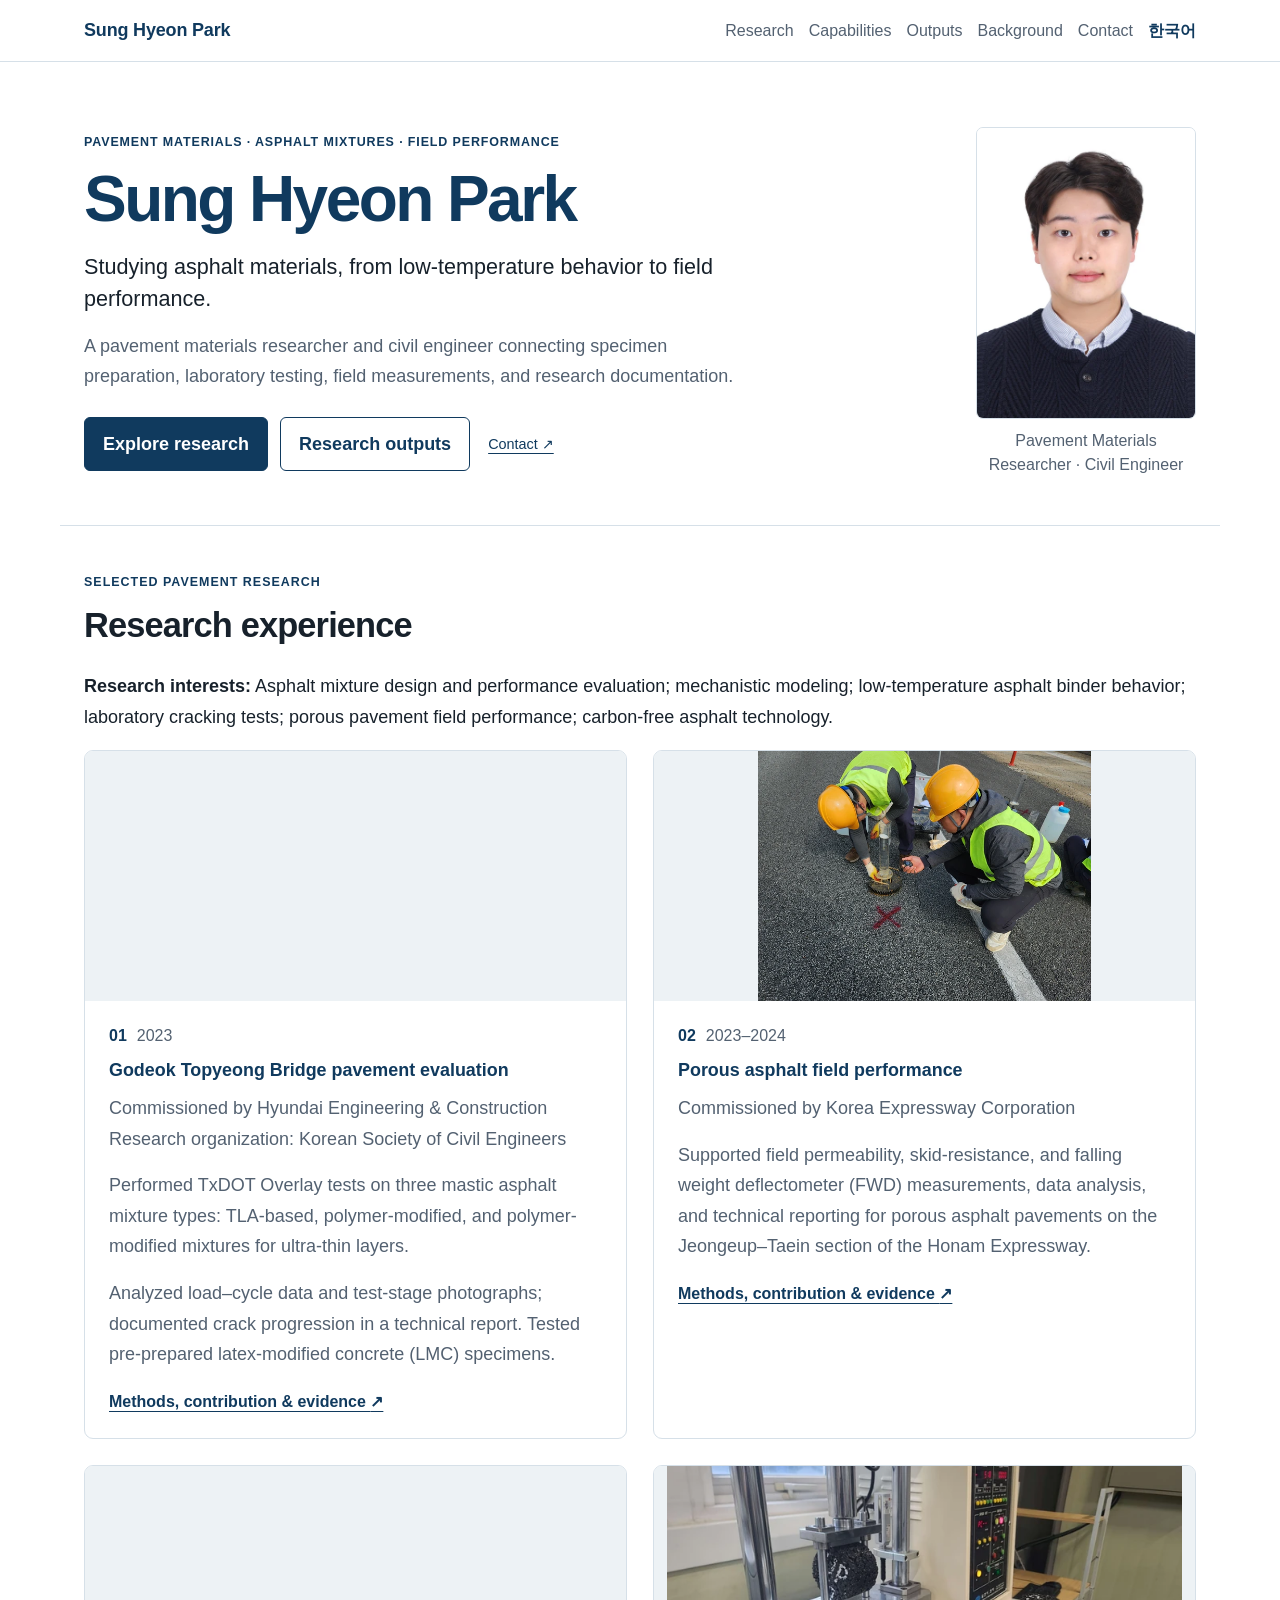
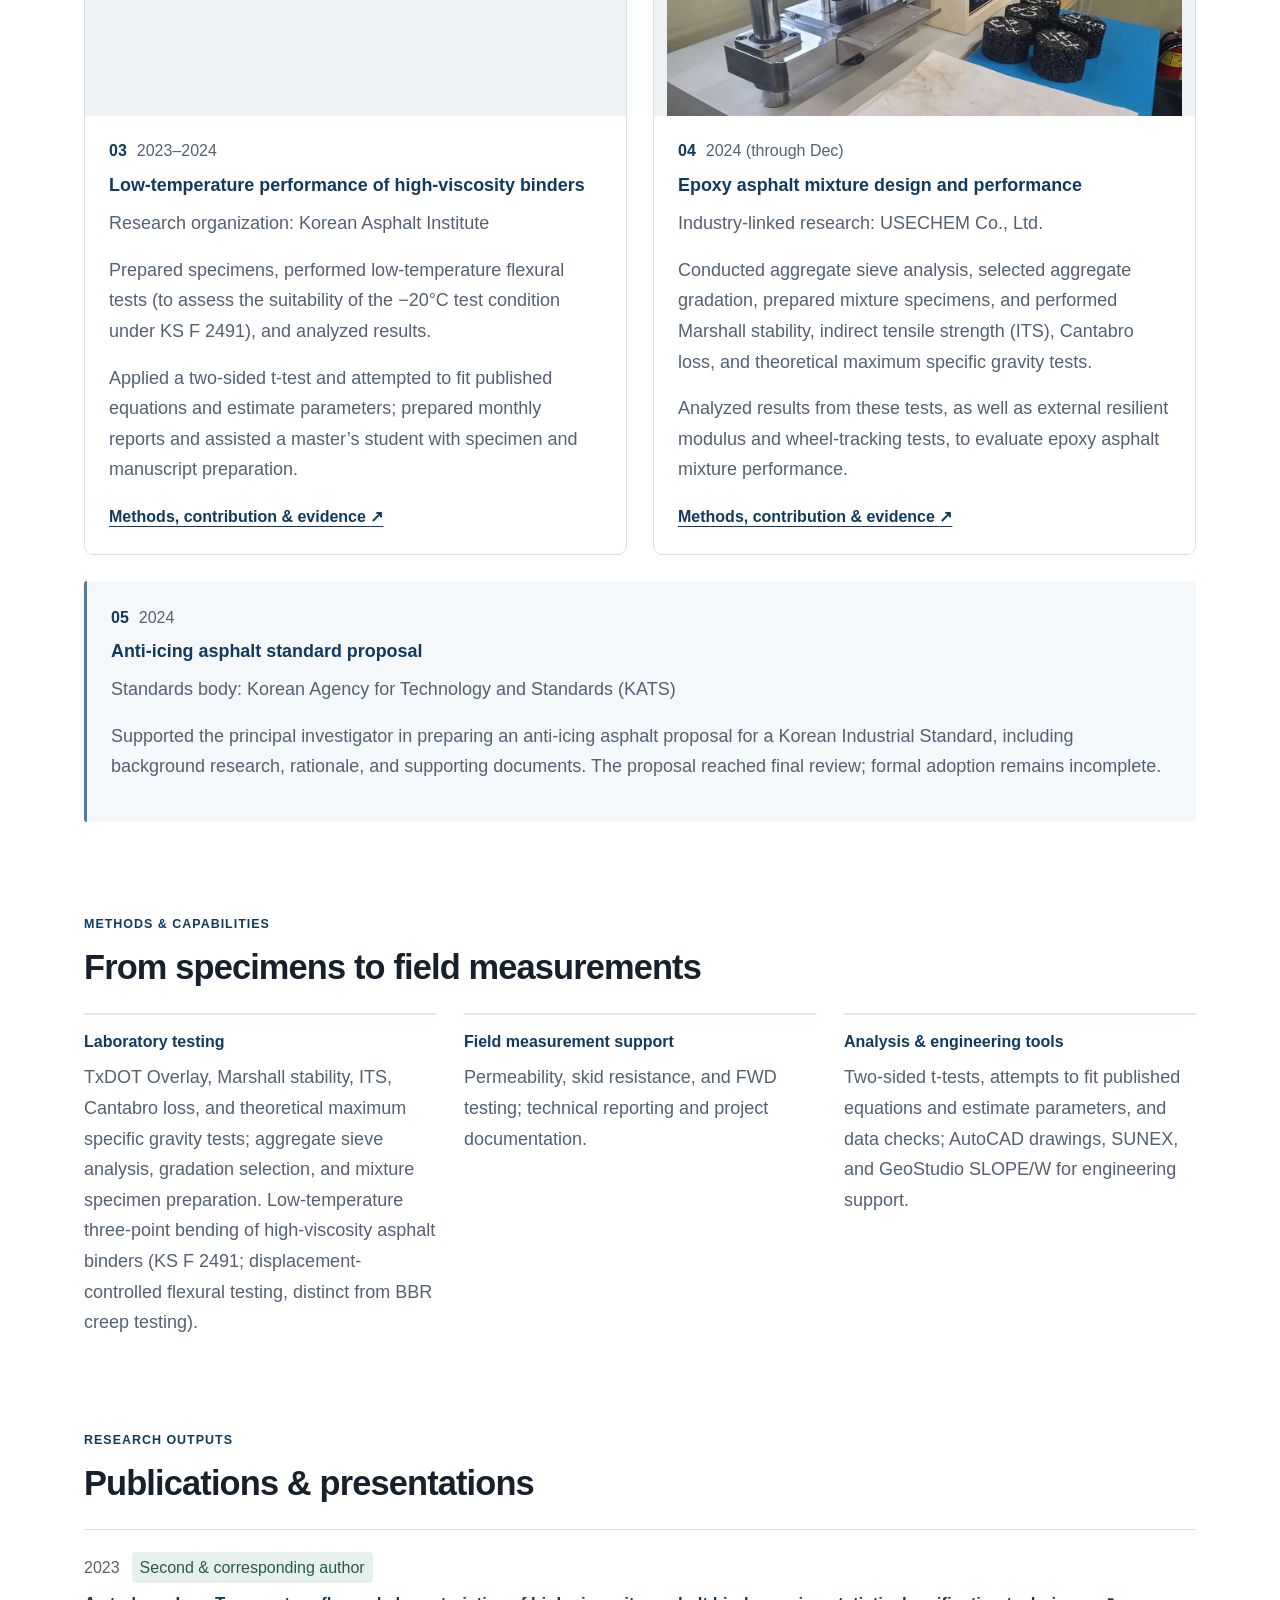
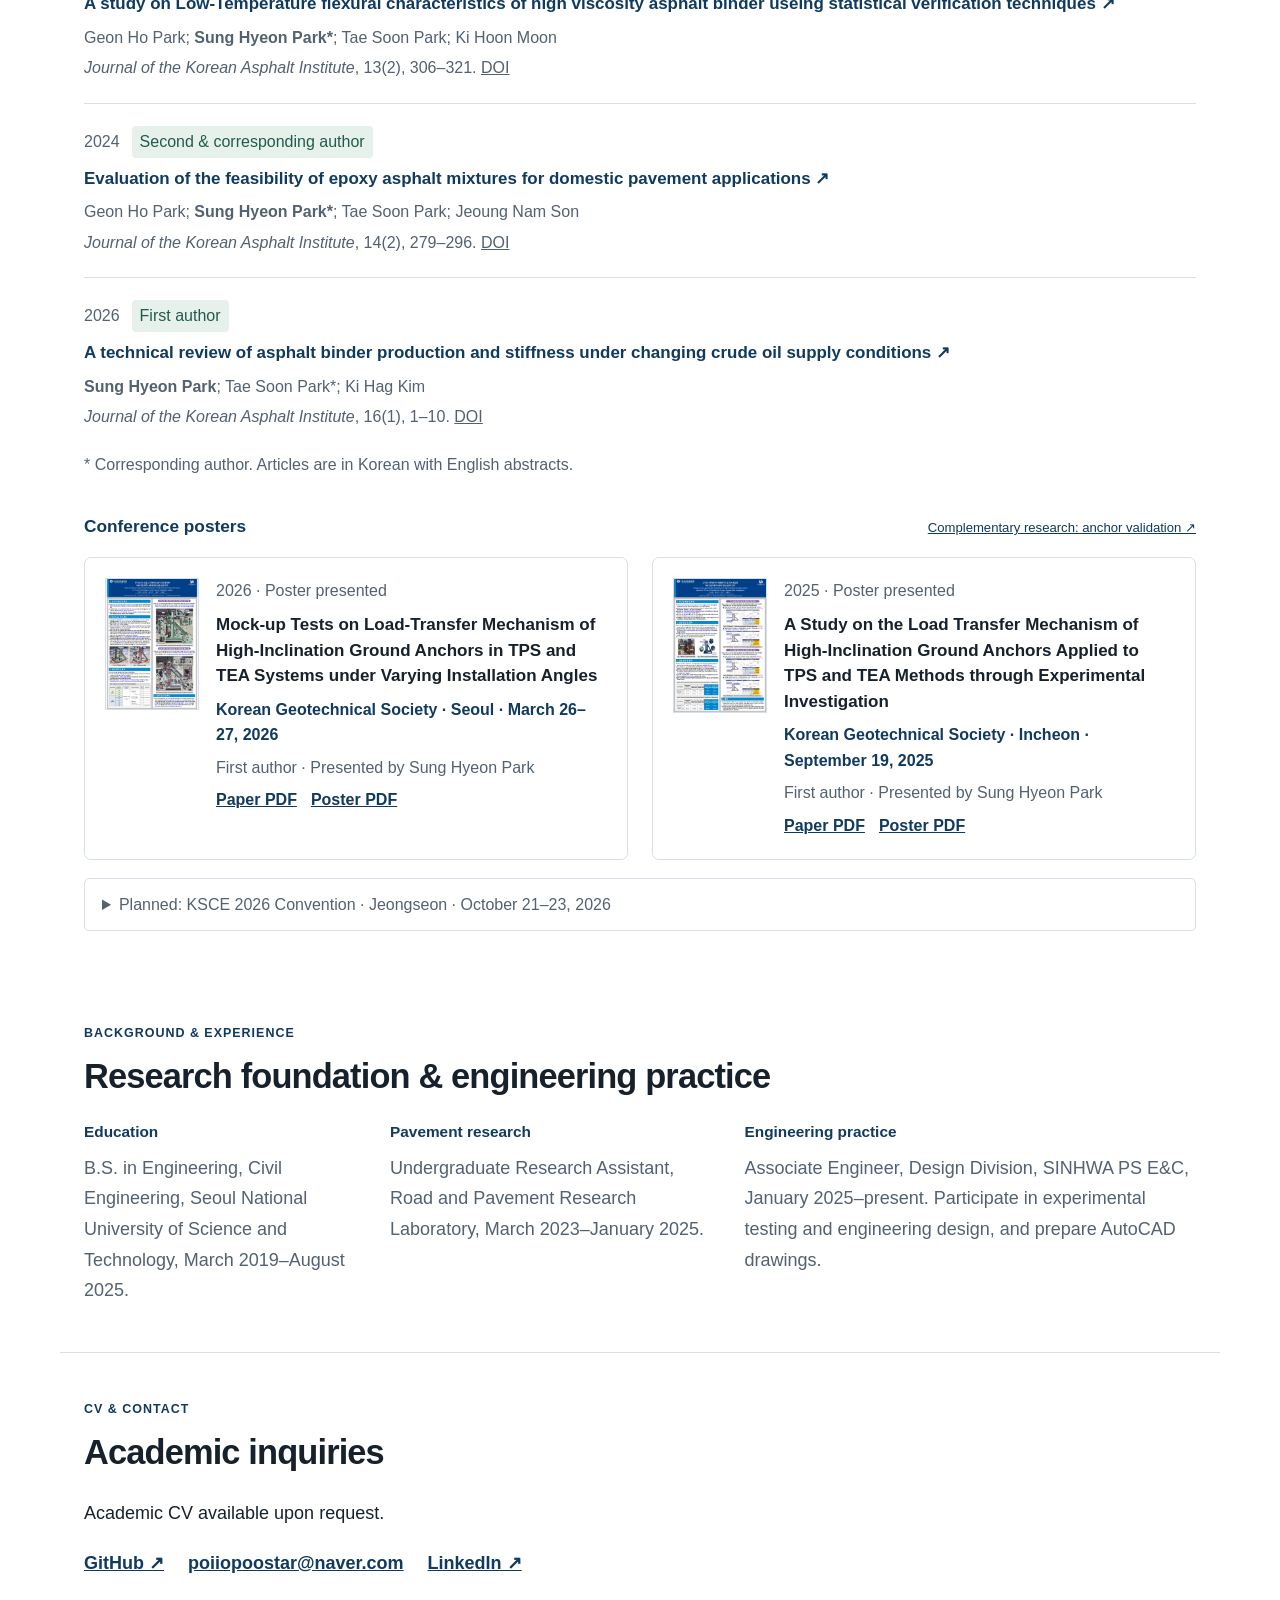
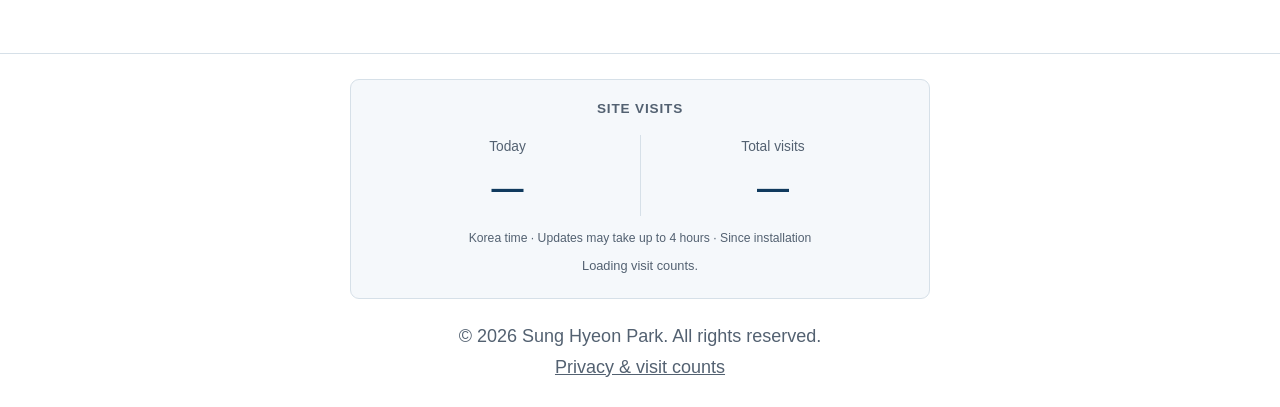
==== index.html @ 09aa2e4c "Align bilingual portfolio research experience with CV v25 Match project titles, institution relation" ====
<!DOCTYPE html>

<html lang="en"><head><meta charset="utf-8"/><meta content="width=device-width, initial-scale=1" name="viewport"/>
<title>Pavement Materials Research | Sung Hyeon Park</title><meta content="Sung Hyeon Park: low-temperature asphalt performance, porous pavement field monitoring, mixture testing, and research contributions." name="description"/>
<link href="https://sunghyeonpark-engineering.github.io/" rel="canonical"/>
<link href="https://sunghyeonpark-engineering.github.io/" hreflang="en" rel="alternate"/><link href="https://sunghyeonpark-engineering.github.io/ko.html" hreflang="ko" rel="alternate"/>
<link href="https://sunghyeonpark-engineering.github.io/" hreflang="x-default" rel="alternate"/>
<meta content="website" property="og:type"/><meta content="Pavement Materials Research | Sung Hyeon Park" property="og:title"/><meta content="Sung Hyeon Park: low-temperature asphalt performance, porous pavement field monitoring, mixture testing, and research contributions." property="og:description"/>
<meta content="https://sunghyeonpark-engineering.github.io/" property="og:url"/><meta content="en_US" property="og:locale"/>
<meta content="https://sunghyeonpark-engineering.github.io/assets/portfolio-share.png" property="og:image"/><meta content="1200" property="og:image:width"/><meta content="630" property="og:image:height"/><meta content="Sung Hyeon Park — pavement materials research portfolio" property="og:image:alt"/>
<meta content="summary_large_image" name="twitter:card"/><meta content="Pavement Materials Research | Sung Hyeon Park" name="twitter:title"/><meta content="Sung Hyeon Park: low-temperature asphalt performance, porous pavement field monitoring, mixture testing, and research contributions." name="twitter:description"/><meta content="https://sunghyeonpark-engineering.github.io/assets/portfolio-share.png" name="twitter:image"/>
<link href="assets/favicon.svg" rel="icon" type="image/svg+xml"/><link href="styles.css?v=20261102-cv" rel="stylesheet"/>
<script defer="" src="analytics.js?v=20261016-privacy"></script><script defer="" src="photos.js?v=20261008"></script>
<script type="application/ld+json">{"@context": "https://schema.org", "@type": "Person", "name": "Sung Hyeon Park", "url": "https://sunghyeonpark-engineering.github.io/", "image": "https://sunghyeonpark-engineering.github.io/assets/photos/sung-hyeon-park-900.webp", "sameAs": ["https://www.linkedin.com/in/sung-hyeon-park-64b91a425/"], "alumniOf": {"@type": "CollegeOrUniversity", "name": "Seoul National University of Science and Technology"}, "knowsAbout": ["Pavement materials", "Asphalt mixtures", "Low-temperature performance", "Field pavement performance"]}</script><link rel="stylesheet" href="field-photo-update.css?v=20261019-selected"></head><body class="portfolio-home portfolio-readable"><a class="skip-link" href="#main-content">Skip to main content</a><header class="site-header"><nav aria-label="Primary navigation" class="nav"><a class="logo" href="#top">Sung Hyeon Park</a><div class="nav-links"><a href="#research-photos">Research</a><a href="#methods">Capabilities</a><a href="#outputs">Outputs</a><a href="#professional">Background</a><a href="#cv-contact">Contact</a><a class="language-link" href="ko.html" hreflang="ko" lang="ko">한국어</a></div></nav></header><main id="main-content"><section class="portfolio-hero" id="top"><div><p class="eyebrow">Pavement materials · Asphalt mixtures · Field performance</p><h1>Sung Hyeon Park</h1><p class="hero-lead">Studying asphalt materials, from low-temperature behavior to field performance.</p><p class="hero-bio">A pavement materials researcher and civil engineer connecting specimen preparation, laboratory testing, field measurements, and research documentation.</p><div class="hero-actions"><a class="button primary" href="#research-photos">Explore research</a><a class="button secondary" href="#outputs">Research outputs</a><a class="hero-contact" href="#cv-contact">Contact ↗</a></div></div><figure class="profile-portrait"><img alt="Portrait of Sung Hyeon Park" fetchpriority="high" height="1200" sizes="(max-width: 680px) 150px, 220px" src="assets/photos/sung-hyeon-park-480.webp" srcset="assets/photos/sung-hyeon-park-480.webp 480w, assets/photos/sung-hyeon-park-900.webp 900w" width="900"/><figcaption>Pavement Materials Researcher · Civil Engineer</figcaption></figure></section><section class="section selected-research" id="research-photos"><span class="anchor-alias" id="projects"></span><span class="anchor-alias" id="interests"></span><div class="section-heading"><p class="eyebrow">Selected pavement research</p><h2>Research experience</h2></div><p class="research-interests"><strong>Research interests:</strong> Asphalt mixture design and performance evaluation; mechanistic modeling; low-temperature asphalt binder behavior; laboratory cracking tests; porous pavement field performance; carbon-free asphalt technology.</p><div class="research-card-grid"><article class="research-card" data-project="mastic-asphalt"><a class="research-card-image" href="mastic-asphalt-overlay.html"><img src="assets/research-gallery/072-tx-test-480.webp" srcset="assets/research-gallery/072-tx-test-480.webp 480w, assets/research-gallery/072-tx-test-1600.jpg 1600w" sizes="(max-width: 680px) calc(100vw - 36px), 520px" width="1600" height="1200" loading="lazy" decoding="async" alt="Texas Overlay specimen mounting"></a><div class="research-card-body"><p class="card-meta"><span>01</span> 2023</p><h3><a href="mastic-asphalt-overlay.html">Godeok Topyeong Bridge pavement evaluation</a></h3><p class="project-institutions">Commissioned by Hyundai Engineering &amp; Construction<br/>Research organization: Korean Society of Civil Engineers</p><p>Performed TxDOT Overlay tests on three mastic asphalt mixture types: TLA-based, polymer-modified, and polymer-modified mixtures for ultra-thin layers.</p><p>Analyzed load–cycle data and test-stage photographs; documented crack progression in a technical report. Tested pre-prepared latex-modified concrete (LMC) specimens.</p><a class="case-link" href="mastic-asphalt-overlay.html">Methods, contribution &amp; evidence <span aria-hidden="true">↗</span></a></div></article><article class="research-card" data-project="porous-asphalt"><a class="research-card-image" href="porous-asphalt-field.html"><img src="assets/photos/field-permeability-selected-640.webp" srcset="assets/photos/field-permeability-selected-640.webp 640w, assets/photos/field-permeability-selected-1600.webp 1600w" sizes="(max-width: 680px) calc(100vw - 36px), 400px" width="4000" height="3000" loading="lazy" decoding="async" alt="Two workers carrying out a field permeability test, with the tube and stopwatch visible"></a><div class="research-card-body"><p class="card-meta"><span>02</span> 2023–2024</p><h3><a href="porous-asphalt-field.html">Porous asphalt field performance</a></h3><p class="project-institutions">Commissioned by Korea Expressway Corporation</p><p>Supported field permeability, skid-resistance, and falling weight deflectometer (FWD) measurements, data analysis, and technical reporting for porous asphalt pavements on the Jeongeup–Taein section of the Honam Expressway.</p><a class="case-link" href="porous-asphalt-field.html">Methods, contribution &amp; evidence <span aria-hidden="true">↗</span></a></div></article><article class="research-card" data-project="low-temperature"><a class="research-card-image" href="low-temperature-binder.html"><img alt="A black binder beam bends downward beneath a central loading nose between two supports." class="" decoding="async" height="1170" loading="lazy" sizes="(max-width: 680px) calc(100vw - 36px), 540px" src="assets/photos/binder-large-bending-20261010-640.webp" srcset="assets/photos/binder-large-bending-20261010-640.webp 413w, assets/photos/binder-large-bending-20261010-1280.webp 755w" width="755"/></a><div class="research-card-body"><p class="card-meta"><span>03</span> 2023–2024</p><h3><a href="low-temperature-binder.html">Low-temperature performance of high-viscosity binders</a></h3><p class="project-institutions">Research organization: Korean Asphalt Institute</p><p>Prepared specimens, performed low-temperature flexural tests (to assess the suitability of the −20°C test condition under KS F 2491), and analyzed results.</p><p>Applied a two-sided t-test and attempted to fit published equations and estimate parameters; prepared monthly reports and assisted a master’s student with specimen and manuscript preparation.</p><a class="case-link" href="low-temperature-binder.html">Methods, contribution &amp; evidence <span aria-hidden="true">↗</span></a></div></article><article class="research-card" data-project="epoxy-asphalt"><a class="research-card-image" href="epoxy-asphalt.html"><img alt="Indirect tensile loading of an asphalt mixture specimen" class="" decoding="async" height="1943" loading="lazy" sizes="(max-width: 680px) calc(100vw - 36px), 540px" src="assets/photos/epoxy-strength-v2-640.webp" srcset="assets/photos/epoxy-strength-v2-640.webp 640w, assets/photos/epoxy-strength-v2-1280.webp 1280w" width="4000"/></a><div class="research-card-body"><p class="card-meta"><span>04</span> 2024 (through Dec)</p><h3><a href="epoxy-asphalt.html">Epoxy asphalt mixture design and performance</a></h3><p class="project-institutions">Industry-linked research: USECHEM Co., Ltd.</p><p>Conducted aggregate sieve analysis, selected aggregate gradation, prepared mixture specimens, and performed Marshall stability, indirect tensile strength (ITS), Cantabro loss, and theoretical maximum specific gravity tests.</p><p>Analyzed results from these tests, as well as external resilient modulus and wheel-tracking tests, to evaluate epoxy asphalt mixture performance.</p><a class="case-link" href="epoxy-asphalt.html">Methods, contribution &amp; evidence <span aria-hidden="true">↗</span></a></div></article></div><div class="research-note-grid"><article class="research-note" data-project="standardization"><p class="card-meta"><span>05</span> 2024</p><h3>Anti-icing asphalt standard proposal</h3><p class="project-institutions">Standards body: Korean Agency for Technology and Standards (KATS)</p><p>Supported the principal investigator in preparing an anti-icing asphalt proposal for a Korean Industrial Standard, including background research, rationale, and supporting documents. The proposal reached final review; formal adoption remains incomplete.</p></article></div></section><section class="section" id="methods"><span class="anchor-alias" id="skills"></span><div class="section-heading"><p class="eyebrow">Methods &amp; capabilities</p><h2>From specimens to field measurements</h2></div><div class="capability-grid"><article><h3>Laboratory testing</h3><p>TxDOT Overlay, Marshall stability, ITS, Cantabro loss, and theoretical maximum specific gravity tests; aggregate sieve analysis, gradation selection, and mixture specimen preparation. Low-temperature three-point bending of high-viscosity asphalt binders (KS F 2491; displacement-controlled flexural testing, distinct from BBR creep testing).</p></article><article><h3>Field measurement support</h3><p>Permeability, skid resistance, and FWD testing; technical reporting and project documentation.</p></article><article><h3>Analysis &amp; engineering tools</h3><p>Two-sided t-tests, attempts to fit published equations and estimate parameters, and data checks; AutoCAD drawings, SUNEX, and GeoStudio SLOPE/W for engineering support.</p></article></div></section><section class="section" id="outputs"><div class="section-heading"><p class="eyebrow">Research outputs</p><h2>Publications &amp; presentations</h2></div><div class="papers"><article class="output-paper"><p class="output-label"><span>2023</span><span class="role-badge">Second &amp; corresponding author</span></p><h3><a href="https://doi.org/10.22702/jkai.2023.13.2.25"><cite>A study on Low-Temperature flexural characteristics of high viscosity asphalt binder useing statistical verification techniques</cite> ↗</a></h3><p class="authors">
            Geon Ho Park; <strong>Sung Hyeon Park*</strong>; Tae Soon Park; Ki Hoon Moon
          </p><p class="publication-meta"><em>Journal of the Korean Asphalt Institute</em>, 13(2), 306–321. <a href="https://doi.org/10.22702/jkai.2023.13.2.25">DOI</a></p></article><article class="output-paper"><p class="output-label"><span>2024</span><span class="role-badge">Second &amp; corresponding author</span></p><h3><a href="https://doi.org/10.22702/jkai.2024.14.2.26"><cite>Evaluation of the feasibility of epoxy asphalt mixtures for domestic pavement applications</cite> ↗</a></h3><p class="authors">
            Geon Ho Park; <strong>Sung Hyeon Park*</strong>; Tae Soon Park; Jeoung Nam Son
          </p><p class="publication-meta"><em>Journal of the Korean Asphalt Institute</em>, 14(2), 279–296. <a href="https://doi.org/10.22702/jkai.2024.14.2.26">DOI</a></p></article><article class="output-paper"><p class="output-label"><span>2026</span><span class="role-badge">First author</span></p><h3><a href="https://doi.org/10.22702/jkai.2026.16.1.1"><cite>A technical review of asphalt binder production and stiffness under changing crude oil supply conditions</cite> ↗</a></h3><p class="authors">
<strong>Sung Hyeon Park</strong>; Tae Soon Park*; Ki Hag Kim
          </p><p class="publication-meta"><em>Journal of the Korean Asphalt Institute</em>, 16(1), 1–10. <a href="https://doi.org/10.22702/jkai.2026.16.1.1">DOI</a></p></article></div><p class="publication-key">* Corresponding author. Articles are in Korean with English abstracts.</p><div class="conference-heading" id="presentations"><h3>Conference posters</h3><a href="ground-anchor-validation.html">Complementary research: anchor validation ↗</a></div><div class="conference-grid"><article class="conference-card"><a class="poster-link" href="assets/2026-kgs-spring-poster.pdf"><img alt="2026 Korean Geotechnical Society poster preview" height="792" loading="lazy" src="assets/2026-kgs-spring-poster-thumb.webp" width="560"/></a><div><p class="output-label">2026 · Poster presented</p><h4>Mock-up Tests on Load-Transfer Mechanism of High-Inclination Ground Anchors in TPS and TEA Systems under Varying Installation Angles</h4><p class="meta-line">Korean Geotechnical Society · Seoul · March 26–27, 2026</p><p class="conference-role">First author · Presented by Sung Hyeon Park</p><div class="document-links"><a href="assets/2026-kgs-spring-paper.pdf">Paper PDF</a><a href="assets/2026-kgs-spring-poster.pdf">Poster PDF</a></div></div></article><article class="conference-card"><a class="poster-link" href="assets/2025-kgs-fall-poster.pdf"><img alt="2025 Korean Geotechnical Society poster preview" height="809" loading="lazy" src="assets/2025-kgs-fall-poster-thumb.webp" width="560"/></a><div><p class="output-label">2025 · Poster presented</p><h4>A Study on the Load Transfer Mechanism of High-Inclination Ground Anchors Applied to TPS and TEA Methods through Experimental Investigation</h4><p class="meta-line">Korean Geotechnical Society · Incheon · September 19, 2025</p><p class="conference-role">First author · Presented by Sung Hyeon Park</p><div class="document-links"><a href="assets/2025-kgs-fall-paper.pdf">Paper PDF</a><a href="assets/2025-kgs-fall-poster.pdf">Poster PDF</a></div></div></article></div><details class="planned-output"><summary>Planned: KSCE 2026 Convention · Jeongseon · October 21–23, 2026</summary><p>Experimental study on the effect of high-angle ground anchor installation angle on friction loss in the TEA guide bracket. Proceedings inclusion and poster presentation planned; corresponding author.</p></details></section><section class="section" id="professional"><span class="anchor-alias" id="about"></span><div class="section-heading"><p class="eyebrow">Background &amp; experience</p><h2>Research foundation &amp; engineering practice</h2></div><div class="background-list"><article><h3>Education</h3><p>B.S. in Engineering, Civil Engineering, Seoul National University of Science and Technology, March 2019–August 2025.</p></article><article><h3>Pavement research</h3><p>Undergraduate Research Assistant, Road and Pavement Research Laboratory, March 2023–January 2025.</p></article><article><h3>Engineering practice</h3><p>Associate Engineer, Design Division, SINHWA PS E&amp;C, January 2025–present. Participate in experimental testing and engineering design, and prepare AutoCAD drawings.</p></article></div></section><section class="section contact-section" id="cv-contact"><div class="section-heading"><p class="eyebrow">CV &amp; contact</p><h2>Academic inquiries</h2></div><p>Academic CV available upon request.</p><div class="contact-links"><a href="https://github.com/SungHyeonPark-Engineering">GitHub ↗</a><a href="mailto:poiiopoostar@naver.com">poiiopoostar@naver.com</a><a href="https://www.linkedin.com/in/sung-hyeon-park-64b91a425/">LinkedIn ↗</a></div></section></main><footer class="site-footer">
<section aria-labelledby="visits-heading" class="visitor-stats">
<h2 id="visits-heading">Site visits</h2>
<dl><div><dt>Today</dt><dd id="visits-today">—</dd></div><div><dt>Total visits</dt><dd id="visits-total">—</dd></div></dl>
<p class="counter-note">Korea time · Updates may take up to 4 hours · Since installation</p>
<p class="counter-date"><time id="visits-date"></time></p>
<p id="visits-status" role="status">Loading visit counts.</p>
<noscript><p>JavaScript is needed to display visit counts.</p></noscript>
</section>
<p>© 2026 Sung Hyeon Park. All rights reserved.</p>
<p><a href="privacy.html">Privacy &amp; visit counts</a></p>
</footer></body></html>
---- styles.css ----
:root {
  --background: #ffffff;
  --surface: #f5f8fb;
  --surface-strong: #eaf1f7;
  --text: #17212b;
  --muted: #536171;
  --accent: #103a5e;
  --accent-hover: #0a2c49;
  --accent-soft: #d9e8f4;
  --border: #d6e0e8;
  --published: #0b5d4f;
  --published-bg: #def2ec;
  --forthcoming: #764b00;
  --forthcoming-bg: #fff0c7;
  --presented: #174f8a;
  --presented-bg: #e2eefb;
  --shadow: 0 18px 45px rgba(18, 38, 63, 0.09);
}

* {
  box-sizing: border-box;
}

html {
  scroll-behavior: smooth;
}

body {
  margin: 0;
  background: var(--background);
  color: var(--text);
  font-family: Arial, Helvetica, sans-serif;
  line-height: 1.65;
}

html:lang(ko) body {
  font-family: Arial, "Malgun Gothic", "Apple SD Gothic Neo", sans-serif;
  word-break: keep-all;
}

a {
  color: inherit;
}

a:focus-visible {
  outline: 3px solid #2f78ae;
  outline-offset: 3px;
}

cite {
  font-style: normal;
}

.sr-only {
  position: absolute;
  width: 1px;
  height: 1px;
  padding: 0;
  margin: -1px;
  overflow: hidden;
  clip-path: inset(50%);
  white-space: nowrap;
  border: 0;
}

.skip-link {
  position: fixed;
  top: -80px;
  left: 16px;
  z-index: 100;
  padding: 10px 14px;
  border: 1px solid var(--accent);
  border-radius: 6px;
  background: #ffffff;
  color: var(--accent);
  font-weight: 700;
  text-decoration: none;
}

.skip-link:focus {
  top: 12px;
}

.site-header {
  position: sticky;
  top: 0;
  z-index: 10;
  border-bottom: 1px solid var(--border);
  background: rgba(255, 255, 255, 0.95);
  backdrop-filter: blur(10px);
}

.nav {
  display: flex;
  align-items: center;
  justify-content: space-between;
  max-width: 1160px;
  margin: 0 auto;
  padding: 15px 24px;
  gap: 24px;
}

.logo {
  color: var(--accent);
  font-weight: 800;
  letter-spacing: -0.01em;
  text-decoration: none;
  white-space: nowrap;
}

.nav-links {
  display: flex;
  flex-wrap: wrap;
  justify-content: flex-end;
  gap: 7px 15px;
  color: var(--muted);
  font-size: 0.91rem;
}

.nav-links a {
  text-decoration: none;
}

.nav-links a:hover,
.nav-links a:focus-visible {
  color: var(--accent);
}

.language-link {
  color: var(--accent);
  font-weight: 800;
}

.hero {
  display: grid;
  grid-template-columns: minmax(0, 1fr) minmax(300px, 455px);
  align-items: center;
  max-width: 1160px;
  margin: 0 auto;
  padding: 76px 24px 54px;
  gap: 52px;
  scroll-margin-top: 100px;
}

.hero-content {
  max-width: 680px;
}

.eyebrow {
  margin: 0 0 12px;
  color: var(--accent);
  font-size: 0.78rem;
  font-weight: 800;
  letter-spacing: 0.08em;
  text-transform: uppercase;
}

h1,
h2,
h3,
p,
li {
  overflow-wrap: break-word;
}

h1 {
  margin: 0;
  color: var(--text);
  font-size: clamp(2.6rem, 6vw, 4.9rem);
  letter-spacing: -0.04em;
  line-height: 1;
}

h2 {
  margin: 0;
  color: var(--text);
  font-size: clamp(1.75rem, 3vw, 2.45rem);
  letter-spacing: -0.025em;
  line-height: 1.18;
}

h3 {
  margin: 0 0 11px;
  color: var(--accent);
  font-size: 1.08rem;
  line-height: 1.35;
}

.hero-summary {
  max-width: 650px;
  margin: 25px 0 0;
  color: var(--muted);
  font-size: 1.08rem;
}

.hero-details {
  display: flex;
  flex-wrap: wrap;
  gap: 10px;
  margin-top: 25px;
}

.hero-details span {
  display: inline-flex;
  align-items: center;
  min-height: 34px;
  padding: 7px 11px;
  border: 1px solid var(--border);
  border-radius: 999px;
  background: var(--surface);
  color: var(--accent);
  font-size: 0.88rem;
  font-weight: 700;
}

.hero-actions {
  display: flex;
  flex-wrap: wrap;
  gap: 12px;
  margin-top: 33px;
}

.button {
  display: inline-flex;
  align-items: center;
  justify-content: center;
  min-height: 44px;
  padding: 11px 18px;
  border: 1px solid var(--accent);
  border-radius: 6px;
  font-weight: 750;
  text-decoration: none;
}

.button.primary {
  background: var(--accent);
  color: #ffffff;
}

.button.secondary {
  background: #ffffff;
  color: var(--accent);
}

.button:hover {
  box-shadow: 0 0 0 4px var(--accent-soft);
}

.button.primary:hover {
  background: var(--accent-hover);
}

.hero-visual {
  margin: 0;
  overflow: hidden;
  border: 1px solid var(--border);
  border-radius: 10px;
  background: var(--surface);
  box-shadow: var(--shadow);
}

.hero-visual img {
  display: block;
  width: 100%;
  height: auto;
}

.section {
  max-width: 1160px;
  margin: 0 auto;
  padding: 52px 24px;
  scroll-margin-top: 92px;
}

.section-heading {
  max-width: 820px;
  margin-bottom: 24px;
}

.section-intro {
  margin: 12px 0 0;
  color: var(--muted);
}

.content-block,
.contact-card {
  max-width: 850px;
  padding: 29px;
  border: 1px solid var(--border);
  border-radius: 9px;
  background: var(--surface);
}

.content-block.wide {
  max-width: none;
}

.content-block p,
.contact-card p {
  margin: 0 0 16px;
  color: var(--muted);
}

.content-block p:last-child,
.contact-card p:last-child {
  margin-bottom: 0;
}

.profile-fact {
  display: grid;
  grid-template-columns: 105px minmax(0, 1fr);
  gap: 14px;
  padding-top: 17px;
  border-top: 1px solid var(--border);
}

.profile-fact strong {
  color: var(--accent);
}

.interest-grid,
.methods-grid,
.project-grid,
.skills-grid {
  display: grid;
  gap: 18px;
}

.interest-grid,
.methods-grid,
.project-grid {
  grid-template-columns: repeat(3, minmax(0, 1fr));
}

.skills-grid {
  grid-template-columns: repeat(4, minmax(0, 1fr));
}

.interest-grid article,
.methods-grid article,
.project-card,
.skills-grid article {
  min-height: 100%;
  padding: 25px;
  border: 1px solid var(--border);
  border-radius: 9px;
  background: #ffffff;
}

.interest-grid article,
.methods-grid article {
  background: var(--surface);
}

.project-card {
  box-shadow: 0 10px 30px rgba(18, 38, 63, 0.06);
}

.project-card p,
.skills-grid p {
  margin: 0;
  color: var(--muted);
}

.project-label {
  margin: 0 0 12px;
  color: var(--accent);
  font-size: 0.76rem;
  font-weight: 800;
  letter-spacing: 0.08em;
  text-transform: uppercase;
}

.compact-list,
.skill-list {
  margin: 0;
  padding-left: 20px;
  color: var(--muted);
}

.compact-list li,
.skill-list li {
  margin-bottom: 8px;
}

.compact-list li:last-child,
.skill-list li:last-child {
  margin-bottom: 0;
}

.publication-block {
  padding-top: 11px;
  padding-bottom: 11px;
  background: #ffffff;
}

.publication-item {
  padding: 27px 4px;
  border-bottom: 1px solid var(--border);
}

.publication-item:last-child {
  border-bottom: 0;
}

.publication-item h3 {
  max-width: 950px;
  margin-bottom: 12px;
  font-size: 1.14rem;
}

.publication-item p {
  margin: 0 0 9px;
}

.publication-link {
  color: var(--accent);
  font-weight: 750;
  text-decoration-line: underline;
  text-decoration-thickness: 0.09em;
  text-underline-offset: 0.18em;
}

.publication-link:hover {
  color: var(--accent-hover);
  text-decoration-thickness: 0.15em;
}

.publication-link:visited {
  color: #59447a;
}

.doi-link {
  color: var(--accent);
  font-weight: 650;
  overflow-wrap: anywhere;
  text-underline-offset: 0.14em;
}

.publication-authors {
  color: var(--text) !important;
}

.publication-meta,
.publication-note {
  color: var(--muted);
}

.publication-note {
  font-size: 0.92rem;
}

.status-label,
.meta-line {
  color: var(--accent) !important;
  font-size: 0.9rem;
  font-weight: 750;
}

.status-badge {
  display: inline-flex;
  align-items: center;
  min-height: 26px;
  margin-right: 6px;
  padding: 3px 9px;
  border-radius: 999px;
  font-size: 0.78rem;
  font-weight: 800;
  letter-spacing: 0.02em;
}

.status-badge.published {
  background: var(--published-bg);
  color: var(--published);
}

.status-badge.forthcoming {
  background: var(--forthcoming-bg);
  color: var(--forthcoming);
}

.status-badge.presented {
  background: var(--presented-bg);
  color: var(--presented);
}

.presentation-list {
  margin: 0;
  padding: 0;
  list-style: none;
}

.presentation-list li {
  padding: 0 0 22px;
  border-bottom: 1px solid var(--border);
  color: var(--muted);
}

.presentation-list li + li {
  padding-top: 22px;
}

.presentation-list li:last-child {
  padding-bottom: 0;
  border-bottom: 0;
}

.presentation-title {
  display: block;
  margin-bottom: 6px;
  color: var(--text);
}

.presentation-authors,
.presentation-meta {
  margin: 0;
}

.presentation-authors {
  color: var(--text);
}

.presentation-meta {
  margin-top: 5px;
}

.presentation-actions {
  display: flex;
  flex-wrap: wrap;
  gap: 10px;
  margin-top: 16px;
}

.document-button {
  min-height: 40px;
  padding: 8px 14px;
  background: #ffffff;
  color: var(--accent);
  font-size: 0.9rem;
}

.cv-contact-grid {
  display: grid;
  grid-template-columns: minmax(250px, 0.7fr) minmax(0, 1.3fr);
  gap: 18px;
}

.cv-contact-grid .content-block,
.cv-contact-grid .contact-card {
  max-width: none;
}

.cv-contact-grid .content-block {
  border-left: 4px solid var(--accent);
}

.contact-item {
  display: inline-flex;
  align-items: center;
  min-height: 42px;
  padding: 8px 13px;
  border: 1px solid var(--border);
  border-radius: 6px;
  background: #ffffff;
  color: var(--accent);
  font-weight: 750;
  text-decoration: none;
}

.contact-item:hover {
  border-color: var(--accent);
  box-shadow: 0 0 0 4px var(--accent-soft);
}

.site-footer {
  margin-top: 28px;
  padding: 25px;
  border-top: 1px solid var(--border);
  color: var(--muted);
  text-align: center;
}

.site-footer p {
  margin: 0;
}

@media (max-width: 960px) {
  .hero {
    grid-template-columns: 1fr;
    padding-top: 50px;
  }

  .hero-visual {
    max-width: 620px;
  }

  .interest-grid,
  .methods-grid,
  .project-grid {
    grid-template-columns: repeat(2, minmax(0, 1fr));
  }

  .skills-grid {
    grid-template-columns: repeat(2, minmax(0, 1fr));
  }
}

@media (max-width: 680px) {
  .site-header {
    position: static;
  }

  .nav {
    align-items: flex-start;
    flex-direction: column;
    padding: 14px 18px;
    gap: 10px;
  }

  .nav-links {
    justify-content: flex-start;
    width: 100%;
    gap: 6px 13px;
    font-size: 0.88rem;
  }

  .hero,
  .section {
    padding-left: 18px;
    padding-right: 18px;
  }

  .hero {
    gap: 36px;
  }

  .interest-grid,
  .methods-grid,
  .project-grid,
  .skills-grid,
  .cv-contact-grid,
  .profile-fact {
    grid-template-columns: 1fr;
  }

  .content-block,
  .contact-card,
  .interest-grid article,
  .methods-grid article,
  .project-card,
  .skills-grid article {
    padding: 22px;
  }

  .hero-actions .button,
  .presentation-actions .button,
  .contact-item {
    width: 100%;
  }

  .presentation-actions {
    display: grid;
    grid-template-columns: 1fr;
  }

  .publication-item {
    padding: 23px 0;
  }
}

@media (prefers-reduced-motion: reduce) {
  html {
    scroll-behavior: auto;
  }
}

/* Public aggregate counts; detailed analytics remain in the owner's account. */
.visitor-stats { max-width: 580px; margin: 0 auto 22px; padding: 21px 24px; border: 1px solid var(--border); border-radius: 9px; background: var(--surface); }
.visitor-stats h2 { font-size: .85rem; letter-spacing: .06em; text-transform: uppercase; color: var(--muted); }
.visitor-stats dl { display: grid; grid-template-columns: 1fr 1fr; margin: 18px 0 12px; }
.visitor-stats dl > div + div { border-left: 1px solid var(--border); }
.visitor-stats dt { font-size: .86rem; }
.visitor-stats dd { margin: 3px 0 0; color: var(--accent); font-size: 2rem; font-weight: 750; font-variant-numeric: tabular-nums; }
.visitor-stats .counter-note { font-size: .76rem; }
.visitor-stats .counter-date { margin-top: 7px; font-size: .76rem; }
.visitor-stats #visits-status { font-size: .8rem; color: var(--muted); }
.visitor-stats #visits-status:empty { display: none; }



/* Real portrait and a curated record of laboratory and field work. */
.hero { grid-template-columns: minmax(0, 1fr) 300px; gap: 72px; }
.portrait { width: 300px; justify-self: end; background: #fff; }
.portrait img { aspect-ratio: 3 / 4; object-fit: contain; }
.portrait figcaption { padding: 17px 20px; border-top: 1px solid var(--border); }
.portrait figcaption strong { display: block; color: var(--accent); font-size: 1rem; }
.portrait figcaption span { display: block; color: var(--muted); font-size: .8rem; }
.photo-grid { display: grid; grid-template-columns: repeat(6, minmax(0, 1fr)); gap: 24px; }
.research-photo { grid-column: span 2; margin: 0; overflow: hidden; border: 1px solid var(--border); border-radius: 9px; background: #fff; }
.research-photo:nth-child(-n+2) { grid-column: span 3; }
.photo-link { display: block; position: relative; background: var(--surface-strong); }
.photo-link:focus-visible { outline-offset: -4px; }
.photo-link img { display: block; width: 100%; aspect-ratio: 4 / 3; height: auto; object-fit: cover; }
.photo-expand { position: absolute; right: 12px; bottom: 12px; display: grid; place-items: center; width: 32px; height: 32px; border-radius: 50%; color: #fff; background: rgba(10, 30, 48, .8); font-size: 1.2rem; }
.photo-link:hover .photo-expand { background: var(--accent); }
.research-photo figcaption { padding: 20px; }
.research-photo h3 { margin-bottom: 7px; }
.research-photo p { margin: 0; font-size: .92rem; color: var(--muted); }
.photo-dialog { width: min(1100px, calc(100% - 32px)); max-height: calc(100dvh - 32px); padding: 16px; border: 1px solid var(--border); border-radius: 10px; background: #fff; color: var(--text); }
.photo-dialog::backdrop { background: rgba(9, 19, 30, .85); }
.photo-dialog figure { margin: 0; }
.photo-dialog img { display: block; width: 100%; height: auto; max-height: calc(100dvh - 210px); object-fit: contain; background: var(--surface); }
.photo-dialog figcaption { padding: 16px 4px 4px; }
.photo-dialog figcaption h3 { margin: 0 0 6px; }
.photo-dialog figcaption p { margin: 0; color: var(--muted); }
.photo-dialog-close { display: block; margin: 0 0 12px auto; min-width: 44px; min-height: 44px; padding: 8px 16px; border: 1px solid var(--border); border-radius: 6px; background: #fff; color: var(--accent); font: inherit; font-weight: 700; cursor: pointer; }
.photo-dialog-close:focus-visible { outline: 3px solid #2f78ae; outline-offset: 3px; }
body.photo-open { overflow: hidden; }
@media (max-width: 960px) {
  .hero { grid-template-columns: minmax(0, 1fr) 240px; gap: 36px; }
  .portrait { width: 240px; }
  .photo-grid { grid-template-columns: repeat(2, minmax(0, 1fr)); }
  .research-photo, .research-photo:nth-child(-n+2) { grid-column: auto; }
}
@media (max-width: 680px) {
  .hero { grid-template-columns: 1fr; }
  .portrait { width: 200px; justify-self: center; order: -1; }
  .photo-grid { grid-template-columns: 1fr; }
  .photo-dialog { padding: 12px; }
}

/* Research cases: preserve complete specimen and instrument geometry. */
.research-cases { display: grid; gap: 32px; }
.research-case { min-width: 0; padding: 28px; border: 1px solid var(--border); border-radius: 10px; background: #fff; }
.case-heading { display: flex; align-items: baseline; gap: 14px; margin-bottom: 22px; }
.case-number { flex: none; color: #678397; font-size: .85rem; font-weight: 700; letter-spacing: .08em; }
.case-heading h3 { font-size: 1.35rem; line-height: 1.35; margin: 0; }
.case-main { display: grid; grid-template-columns: minmax(0, 1.1fr) minmax(0, 1fr); align-items: start; gap: 28px; }
.case-text .case-question { margin: 0 0 18px; color: var(--accent); font-size: 1.05rem; font-weight: 700; }
.case-text h4 { margin: 0 0 5px; font-size: .78rem; color: var(--muted); letter-spacing: .07em; text-transform: uppercase; }
.case-text p { margin: 0 0 18px; }
.case-skills { display: flex; flex-wrap: wrap; gap: 7px; list-style: none; padding: 0; margin: 18px 0 0; }
.case-skills li { padding: 4px 9px; background: var(--surface-strong); border-radius: 4px; color: var(--accent); font-size: .76rem; }
.research-case .research-photo { grid-column: auto; border: 0; border-radius: 5px; background: var(--surface); }
.research-case .photo-link img { width: 100%; height: auto; aspect-ratio: auto; object-fit: contain; }
.research-case .research-photo figcaption { padding: 13px 15px; }
.research-case .research-photo figcaption h3 { font-size: .91rem; margin-bottom: 4px; }
.research-case .research-photo figcaption p { font-size: .81rem; line-height: 1.5; }
.case-evidence { margin-top: 26px; }
.case-evidence > h4 { margin: 0 0 12px; font-size: .96rem; color: var(--accent); }
.evidence-sequence { display: grid; grid-template-columns: repeat(3, minmax(0, 1fr)); gap: 14px; }
.evidence-sequence.two { grid-template-columns: repeat(2, minmax(0, 1fr)); }
.case-source { margin: 10px 0 0; font-size: .76rem; color: var(--muted); }
.case-insight { margin: 18px 0 0; padding: 14px 17px; border-left: 3px solid #507c9c; background: var(--surface); font-size: .92rem; }
.case-pair { display: grid; grid-template-columns: repeat(2, minmax(0, 1fr)); gap: 32px; }
.case-pair .case-heading { min-height: 56px; align-items: start; }
.case-pair .research-photo { margin-bottom: 22px; }
.case-pair .photo-link { height: 340px; display: flex; align-items: center; justify-content: center; }
.case-pair .photo-link img { height: 100%; object-fit: contain; }
.research-case .case-paper { display: inline-block; margin-top: 12px; color: var(--accent); font-size: .86rem; font-weight: 700; text-underline-offset: 3px; }
@media (max-width: 960px) {
  .research-case { padding: 22px; }
  .case-main { gap: 22px; }
  .case-pair { gap: 22px; }
  .case-pair .photo-link { height: 290px; }
}
@media (max-width: 680px) {
  .research-cases, .case-pair { gap: 22px; }
  .research-case { padding: 18px; }
  .case-heading h3 { font-size: 1.15rem; }
  .case-main, .case-pair { grid-template-columns: 1fr; }
  .case-main > .case-text { order: -1; }
  .case-pair .case-heading { min-height: 0; }
  .evidence-sequence { gap: 8px; }
  .evidence-sequence .research-photo figcaption { padding: 9px 7px; }
  .evidence-sequence .research-photo figcaption h3 { font-size: .77rem; }
  .evidence-sequence .research-photo figcaption p { font-size: .73rem; }
  .evidence-sequence .photo-expand { width: 24px; height: 24px; right: 5px; bottom: 5px; font-size: 1rem; }
  .case-pair .photo-link { height: auto; }
  .case-pair .photo-link img { height: auto; max-height: 440px; }
}

/* October 2026: concise home, priority-ordered pavement research, paired detail pages. */
.portfolio-home .section { padding-top: 46px; padding-bottom: 46px; }
.portfolio-home .section-heading { margin-bottom: 25px; }
.portfolio-home .section-heading h2 { font-size: clamp(1.7rem,3vw,2.15rem); }
.portfolio-hero { max-width: 1160px; margin: auto; padding: 65px 24px 48px; display: grid; grid-template-columns: minmax(0,1fr) 220px; gap: 65px; align-items: center; }
.portfolio-hero h1 { font-size: clamp(2.8rem,5vw,4.6rem); margin: 10px 0 18px; line-height: 1.05; letter-spacing: -.04em; color: var(--accent); }
.hero-lead { max-width: 680px; font-size: 1.35rem; line-height: 1.5; margin: 0 0 15px; }
.hero-bio { max-width: 650px; color: var(--muted); margin: 0; }
.portfolio-hero .eyebrow { font-size: .78rem; letter-spacing: .07em; }
.portfolio-hero .hero-actions { align-items: center; gap: 12px; margin-top: 25px; }
.hero-contact { font-size: .9rem; color: var(--accent); margin-left: 6px; text-underline-offset: 4px; }
.profile-portrait { margin: 0; width: 220px; }
.profile-portrait img { display: block; width: 100%; height: auto; border-radius: 7px; border: 1px solid var(--border); }
.profile-portrait figcaption { font-size: .73rem; color: var(--muted); text-align: center; padding-top: 10px; }
.anchor-alias { display: block; scroll-margin-top: 120px; }
.selected-research { border-top: 1px solid var(--border); }
.research-card-grid { display: grid; grid-template-columns: repeat(2,minmax(0,1fr)); gap: 26px; }
.research-card { border: 1px solid var(--border); border-radius: 9px; overflow: hidden; background: #fff; min-width: 0; }
.research-card-image { display: flex; height: 250px; background: #edf2f5; align-items: center; justify-content: center; }
.research-card-image img { display: block; width: 100%; height: 100%; object-fit: contain; }
.research-card-body { padding: 22px 24px; }
.card-meta { display: flex; flex-wrap: wrap; gap: 10px; align-items: center; margin: 0 0 9px; color: var(--muted); font-size: .78rem; }
.card-meta span { font-weight: 700; color: var(--accent); }
.research-card h3, .research-note h3 { font-size: 1.12rem; line-height: 1.35; margin: 0 0 11px; }
.research-card h3 a { text-decoration: none; }
.research-card-body > p:not(.card-meta), .research-note > p:not(.card-meta) { margin: 0 0 16px; color: var(--muted); font-size: .92rem; }
.case-link { color: var(--accent); font-size: .84rem; font-weight: 700; text-underline-offset: 4px; }
.research-note-grid { display: grid; grid-template-columns: repeat(2,minmax(0,1fr)); gap: 26px; margin-top: 26px; }
.research-note { padding: 24px; background: var(--surface); border-left: 3px solid #507c9c; border-radius: 3px; }
.capability-grid { display: grid; grid-template-columns: repeat(3,minmax(0,1fr)); gap: 28px; }
.capability-grid article { border-top: 2px solid var(--accent-soft); padding-top: 16px; }
.capability-grid h3 { font-size: 1rem; margin: 0 0 10px; }
.capability-grid p { font-size: .9rem; color: var(--muted); margin: 0; }
.output-paper { padding: 22px 0; border-top: 1px solid var(--border); }
.output-label { display: flex; gap: 12px; flex-wrap: wrap; align-items: center; color: var(--muted); font-size: .78rem; margin: 0 0 9px; }
.role-badge { background: #e6f1ec; color: #225b4d; padding: 3px 8px; border-radius: 4px; }
.output-paper h3 { font-size: 1.06rem; line-height: 1.45; margin: 0 0 8px; }
.output-paper h3 a { text-decoration: none; }
.output-paper .authors { font-size: .83rem; color: var(--muted); margin: 0 0 5px; }
.output-paper .publication-meta { font-size: .8rem; margin: 0; }
.publication-key { font-size: .76rem; color: var(--muted); margin-top: 0; }
.conference-heading { display: flex; justify-content: space-between; gap: 20px; align-items: baseline; margin: 38px 0 17px; }
.conference-heading h3 { margin: 0; }
.conference-heading a { color: var(--accent); font-size: .82rem; }
.conference-grid { display: grid; grid-template-columns: repeat(2,minmax(0,1fr)); gap: 24px; }
.conference-card { display: grid; grid-template-columns: 94px minmax(0,1fr); gap: 17px; border: 1px solid var(--border); padding: 20px; border-radius: 7px; background: #fff; }
.poster-link { display: block; }
.poster-link img { display: block; width: 100%; height: auto; max-height: 200px; object-fit: contain; border: 1px solid var(--border); }
.conference-card h4 { font-size: .88rem; line-height: 1.5; margin: 0 0 8px; }
.conference-card .meta-line, .conference-role { font-size: .75rem; margin: 0 0 7px; color: var(--muted); }
.document-links { display: flex; flex-wrap: wrap; gap: 14px; font-size: .79rem; font-weight: 700; color: var(--accent); }
.planned-output { margin-top: 18px; border: 1px solid var(--border); padding: 13px 17px; border-radius: 5px; font-size: .82rem; color: var(--muted); }
.planned-output summary { cursor: pointer; }
.planned-output p { margin-bottom: 0; }
.background-list { display: grid; grid-template-columns: .85fr 1fr 1.4fr; gap: 32px; }
.background-list h3 { font-size: .96rem; margin-bottom: 10px; }
.background-list p { font-size: .9rem; color: var(--muted); margin: 0; }
.contact-section { border-top: 1px solid var(--border); }
.contact-links { display: flex; gap: 24px; flex-wrap: wrap; margin-top: 20px; font-weight: 700; color: var(--accent); }
.detail-main { max-width: 1100px; margin: auto; padding: 50px 24px 65px; }
.detail-heading { margin-bottom: 35px; max-width: 900px; }
.back-link { display: inline-block; margin-bottom: 30px; color: var(--accent); font-size: .9rem; text-underline-offset: 4px; }
.detail-heading h1 { font-size: clamp(2rem,4.5vw,3.2rem); line-height: 1.16; letter-spacing: -.025em; margin: 13px 0 20px; color: var(--accent); }
.detail-heading .eyebrow { font-size: .75rem; }
.detail-question { font-size: 1.2rem; line-height: 1.6; margin: 0; color: var(--muted); }
.detail-overview { display: grid; grid-template-columns: 1fr 1fr; gap: 35px; align-items: start; }
.detail-main h2 { font-size: 1.2rem; margin: 0 0 16px; }
.detail-overview p { margin: 0 0 25px; }
.detail-overview ul { padding-left: 20px; margin-top: 0; }
.detail-overview li { margin-bottom: 10px; }
.detail-page .research-photo, .detail-page .research-photo:nth-child(-n+2) { grid-column: auto; min-width: 0; }
.detail-page .photo-link img { aspect-ratio: auto; height: auto; object-fit: contain; max-height: 540px; }
.detail-page .research-photo figcaption { padding: 15px 17px; }
.detail-page .research-photo h3 { font-size: .9rem; }
.detail-page .research-photo p { font-size: .8rem; }
.detail-method, .detail-evidence, .detail-outcome { margin-top: 38px; padding-top: 30px; border-top: 1px solid var(--border); }
.method-flow { list-style: none; display: grid; grid-template-columns: repeat(3,minmax(0,1fr)); gap: 12px; margin: 0 0 24px; padding: 0; }
.method-flow li { padding: 17px; background: var(--surface); border-radius: 5px; color: var(--accent); font-size: .9rem; }
.method-flow span { display: block; color: var(--muted); font-size: .72rem; font-weight: 700; margin-bottom: 7px; }
.detail-outcome { max-width: 850px; }
.detail-outcome .button { margin-top: 10px; }
.related-research { margin-top: 44px; display: flex; gap: 15px 30px; flex-wrap: wrap; border-top: 1px solid var(--border); padding-top: 23px; color: var(--accent); font-size: .86rem; }
@media (max-width: 960px) {
  .portfolio-hero { gap: 35px; grid-template-columns: minmax(0,1fr) 190px; }
  .profile-portrait { width: 190px; }
  .conference-grid { grid-template-columns: 1fr; }
  .conference-card { grid-template-columns: 110px minmax(0,1fr); }
  .background-list { grid-template-columns: 1fr; gap: 22px; }
  .background-list article { display: grid; grid-template-columns: 160px 1fr; gap: 20px; }
  .research-card-image { height: 225px; }
}
@media (max-width: 680px) {
  .portfolio-home .section { padding-top: 34px; padding-bottom: 34px; }
  .portfolio-hero { grid-template-columns: 1fr; padding: 32px 18px; gap: 23px; }
  .portfolio-hero h1 { font-size: 2.7rem; }
  .hero-lead { font-size: 1.16rem; }
  .hero-bio { font-size: .94rem; }
  .profile-portrait { width: 150px; justify-self: center; }
  .profile-portrait figcaption { font-size: .7rem; }
  .portfolio-hero .hero-actions { display: flex; }
  .portfolio-hero .hero-actions .button { width: auto; padding: 11px 14px; font-size: .82rem; }
  .hero-contact { font-size: .82rem; }
  .research-card-grid, .research-note-grid, .capability-grid { grid-template-columns: 1fr; gap: 20px; }
  .research-card-image { height: 230px; }
  .research-card-body, .research-note { padding: 20px; }
  .conference-heading { display: block; }
  .conference-heading h3 { margin-bottom: 8px; }
  .conference-card { grid-template-columns: 72px minmax(0,1fr); gap: 13px; padding: 15px; }
  .background-list article { display: block; }
  .background-list h3 { margin-bottom: 8px; }
  .detail-main { padding: 30px 18px 44px; }
  .detail-heading { margin-bottom: 27px; }
  .detail-heading h1 { font-size: 2rem; }
  .detail-question { font-size: 1.06rem; }
  .detail-overview { grid-template-columns: 1fr; gap: 20px; }
  .detail-page .photo-link img { max-height: 440px; }
  .method-flow { grid-template-columns: 1fr; gap: 8px; }
  .method-flow li { display: flex; gap: 12px; align-items: baseline; padding: 13px 15px; }
  .method-flow span { margin: 0; }
  .detail-main .evidence-sequence { gap: 7px; }
  .detail-main .evidence-sequence figcaption { padding: 8px; }
  .detail-main .evidence-sequence h3 { font-size: .74rem; }
  .detail-main .evidence-sequence p { font-size: .7rem; }
  .contact-links { gap: 12px; flex-direction: column; overflow-wrap: anywhere; }
  .output-paper h3 { overflow-wrap: anywhere; }
}

/* Research photographs, 2026-10-10. Preserve the full visible test geometry. */
.process-photo-grid { display:grid; grid-template-columns:repeat(2,minmax(0,1fr)); gap:24px; margin-top:24px; align-items:start; }
.detail-page .process-photo-grid .photo-link { display:flex; align-items:center; justify-content:center; min-height:240px; background:var(--surface); }
.detail-page .process-photo-grid .photo-link img { width:100%; height:290px; max-height:none; object-fit:contain; }
.detail-page .process-photo-grid .compact-source-photo .photo-link img { width:244px; height:auto; max-width:100%; }
.analysis-reading { display:grid; grid-template-columns:repeat(2,minmax(0,1fr)); gap:26px; margin:24px 0; }
.analysis-reading h3 { font-size:1.05rem; }
.visual-note { color:var(--muted); font-size:.82rem; margin-top:18px; }
@media(max-width:680px) {
 .process-photo-grid,.analysis-reading { grid-template-columns:1fr; gap:20px; }
 .detail-page .process-photo-grid .photo-link img { height:auto; max-height:360px; }
 .detail-page .process-photo-grid .photo-link { min-height:180px; }
}


/* Restrained portfolio readability, 2026-10-10. Gallery layout is unchanged. */
body.portfolio-readable { font-size:18px; line-height:1.7; }
.portfolio-readable .detail-main:not(.gallery-main) { max-width:1080px; }
.portfolio-readable .detail-main:not(.gallery-main) .detail-overview { grid-template-columns:minmax(0,1.15fr) minmax(0,1fr); gap:36px; }
.portfolio-readable .detail-main:not(.gallery-main) .detail-method > p,
.portfolio-readable .detail-main:not(.gallery-main) .detail-outcome > p { max-width:70ch; }
.portfolio-readable .detail-main:not(.gallery-main) h2 { font-size:1.4rem; line-height:1.4; }
.portfolio-readable .detail-main:not(.gallery-main) .research-photo h3 { font-size:17px; line-height:1.45; }
.portfolio-readable .detail-main:not(.gallery-main) .research-photo p { font-size:16px; line-height:1.65; }
.portfolio-readable .detail-main:not(.gallery-main) .photo-link img { max-height:390px; }
.portfolio-readable .curated-evidence > .research-photo { max-width:700px; margin:0; }
.portfolio-readable .curated-evidence .photo-link img { max-height:420px; }
.portfolio-readable .research-card-body > p:not(.card-meta),
.portfolio-readable .research-note > p:not(.card-meta),
.portfolio-readable .capability-grid p,
.portfolio-readable .background-list p,
.portfolio-readable .hero-bio { font-size:1em; line-height:1.7; }
.portfolio-readable .card-meta,
.portfolio-readable .output-label,
.portfolio-readable .output-paper .authors,
.portfolio-readable .output-paper .publication-meta,
.portfolio-readable .publication-key,
.portfolio-readable .conference-card .meta-line,
.portfolio-readable .conference-role,
.portfolio-readable .document-links,
.portfolio-readable .planned-output,
.portfolio-readable .case-source,
.portfolio-readable .visual-note,
.portfolio-readable .detail-heading .eyebrow,
.portfolio-readable .case-link,
.portfolio-readable .related-research { font-size:16px; line-height:1.6; }
.portfolio-readable .conference-card h4 { font-size:17px; }
.portfolio-readable .conference-card { grid-template-columns:94px minmax(0,1fr); }
.portfolio-readable .nav-links { font-size:16px; }
.portfolio-readable .method-flow li { font-size:17px; }
.portfolio-readable .method-flow span { font-size:15px; }
.portfolio-readable .analysis-reading p { max-width:65ch; }
@media(max-width:680px) {
 body.portfolio-readable { font-size:17px; }
 .portfolio-readable .detail-main:not(.gallery-main) .detail-overview { grid-template-columns:1fr; gap:22px; }
 .portfolio-readable .detail-main:not(.gallery-main) .evidence-sequence { grid-template-columns:1fr; gap:20px; }
 .portfolio-readable .detail-main:not(.gallery-main) .photo-link img { max-height:360px; }
 .portfolio-readable .detail-main:not(.gallery-main) .research-photo figcaption { padding:16px; }
 .portfolio-readable .detail-main:not(.gallery-main) .research-photo h3 { font-size:17px; }
 .portfolio-readable .detail-main:not(.gallery-main) .research-photo p { font-size:16px; }
 .portfolio-readable .nav { gap:12px; }
 .portfolio-readable .nav-links { gap:6px 12px; }
 .portfolio-readable .conference-card { grid-template-columns:62px minmax(0,1fr); }
 .portfolio-readable .portfolio-hero .hero-actions .button,
 .portfolio-readable .hero-contact { font-size:16px; }
}
.portfolio-readable .profile-portrait figcaption { font-size:16px; line-height:1.5; }

.research-note-grid > .research-note:only-child { grid-column: 1 / -1; }
---- field-photo-update.css ----
/* Selected field photographs: preserve the complete frame and reading order. */
.research-card[data-project="porous-asphalt"] .research-card-image img {
  object-fit: contain;
}
.portfolio-readable.field-monitoring .detail-main .field-lead-photo {
  width: min(100%, 820px);
  margin: 0 auto;
}
.portfolio-readable.field-monitoring .detail-main .field-lead-photo .photo-link img {
  max-height: none;
  height: auto;
  aspect-ratio: auto;
  object-fit: contain;
}
.field-secondary-photos {
  display: grid;
  grid-template-columns: repeat(2, minmax(0, 1fr));
  gap: 24px;
  max-width: 820px;
  margin: 28px auto 0;
  align-items: start;
}
.field-secondary-photos .research-photo { margin: 0; }
.portfolio-readable.field-monitoring .detail-main .field-secondary-photos .photo-link img {
  height: auto;
  max-height: none;
  aspect-ratio: auto;
  object-fit: contain;
}
.field-research-context {
  margin-top: 38px;
  padding-top: 30px;
  border-top: 1px solid var(--border);
}
.field-research-context p { max-width: 70ch; }
.field-research-context li { margin-bottom: 10px; }
@media (max-width: 680px) {
  .field-secondary-photos { grid-template-columns: 1fr; gap: 24px; }
}
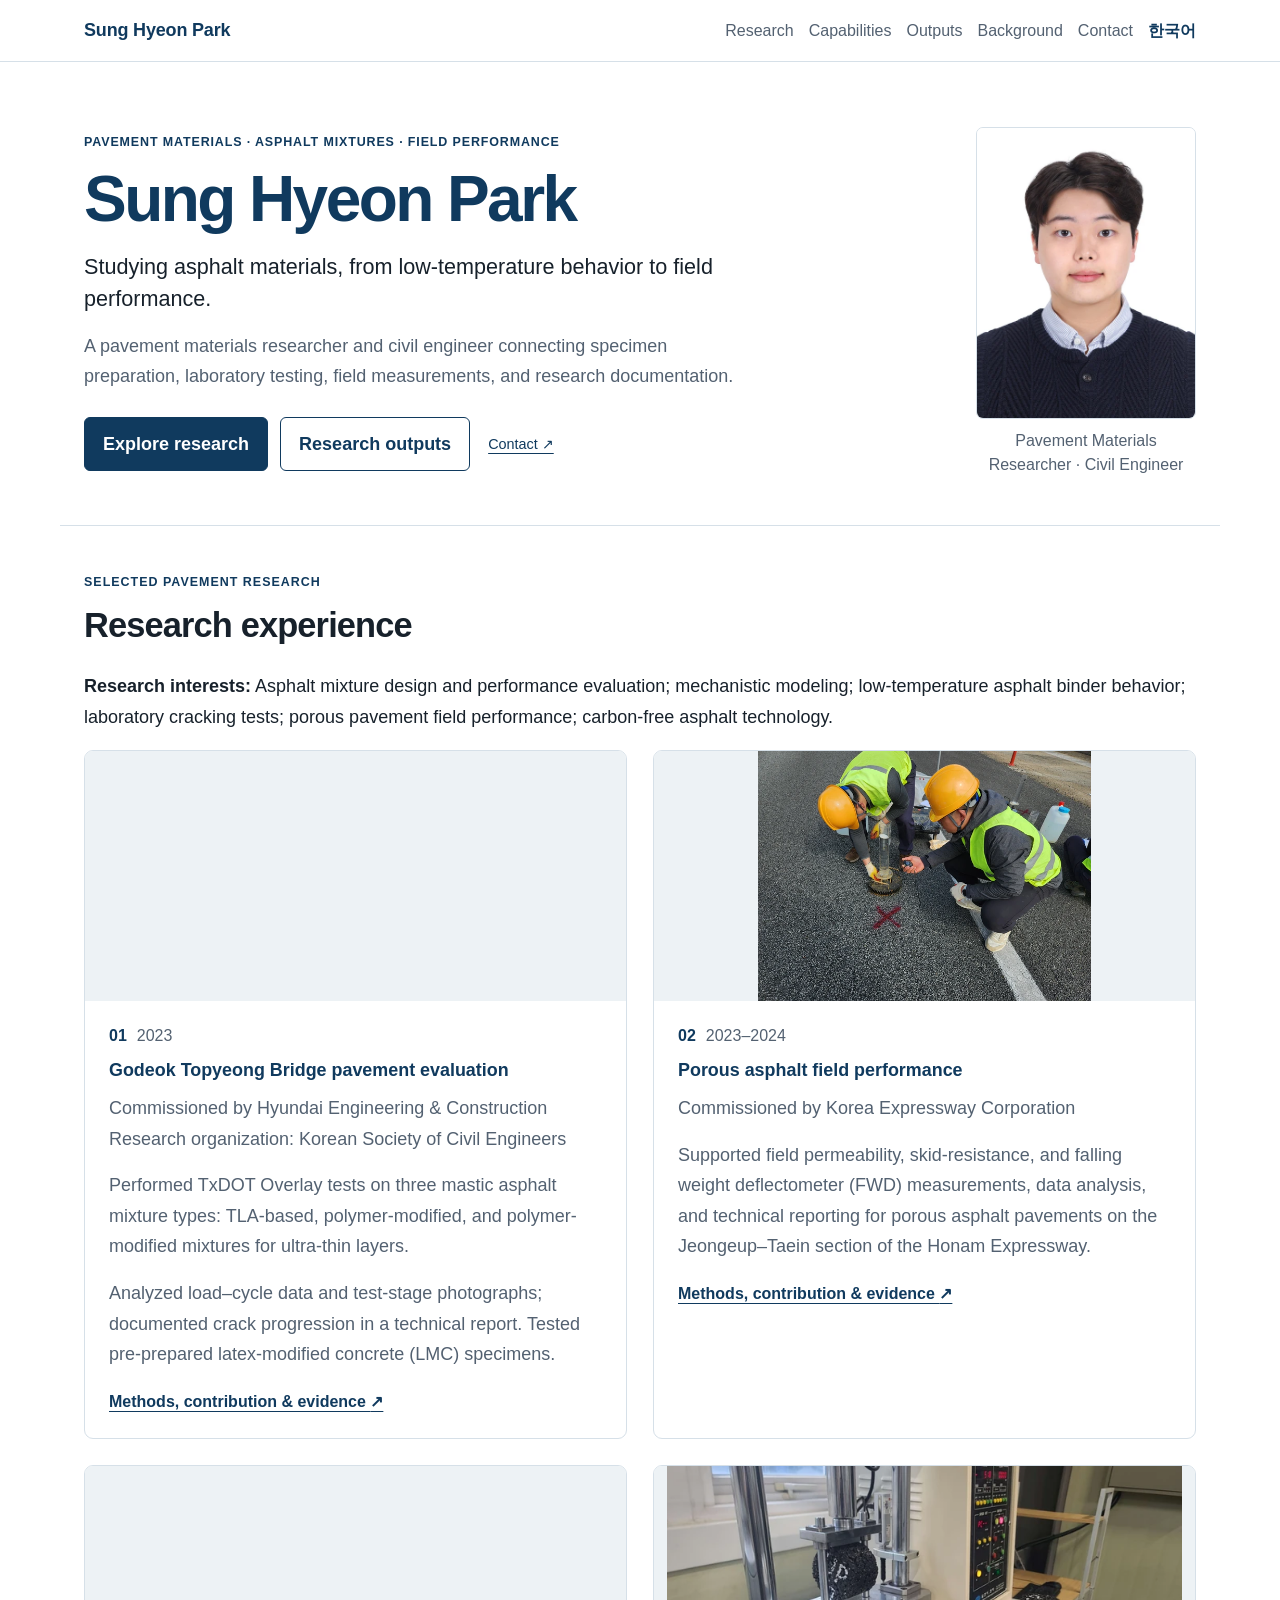
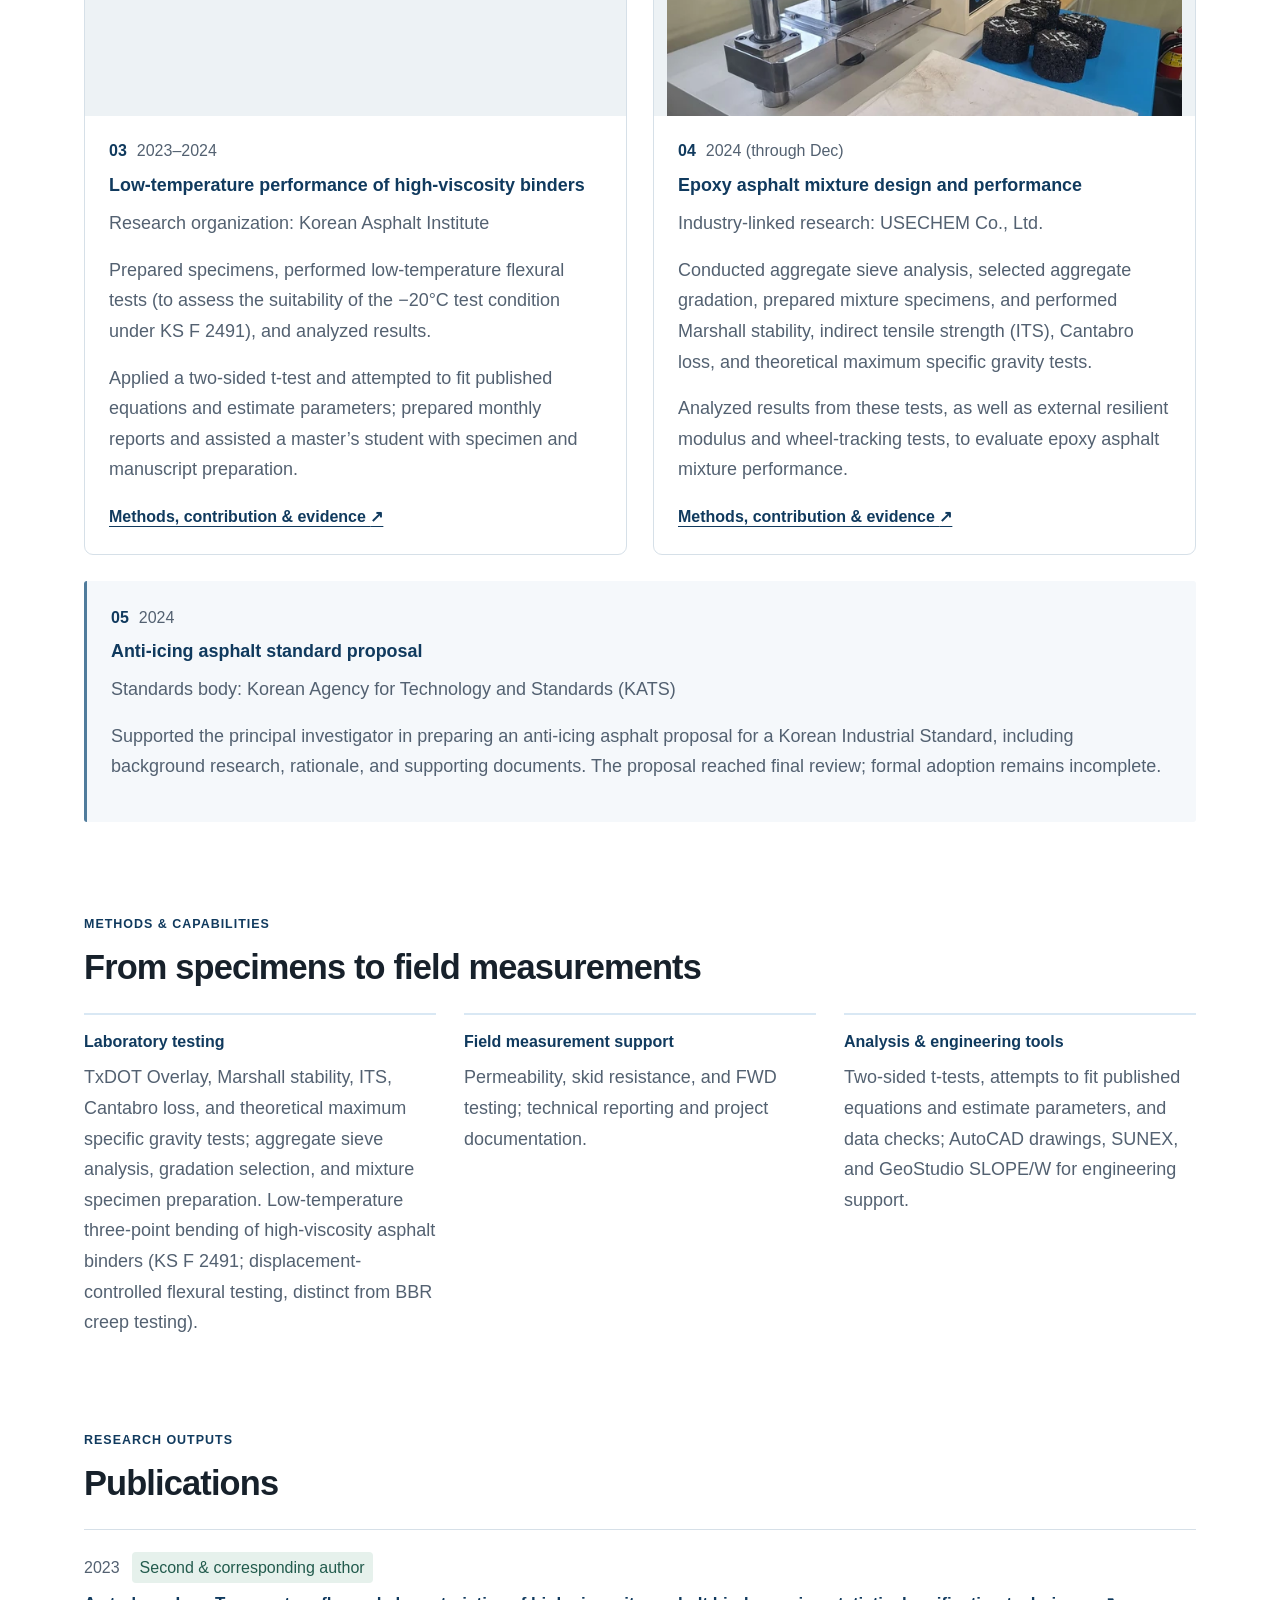
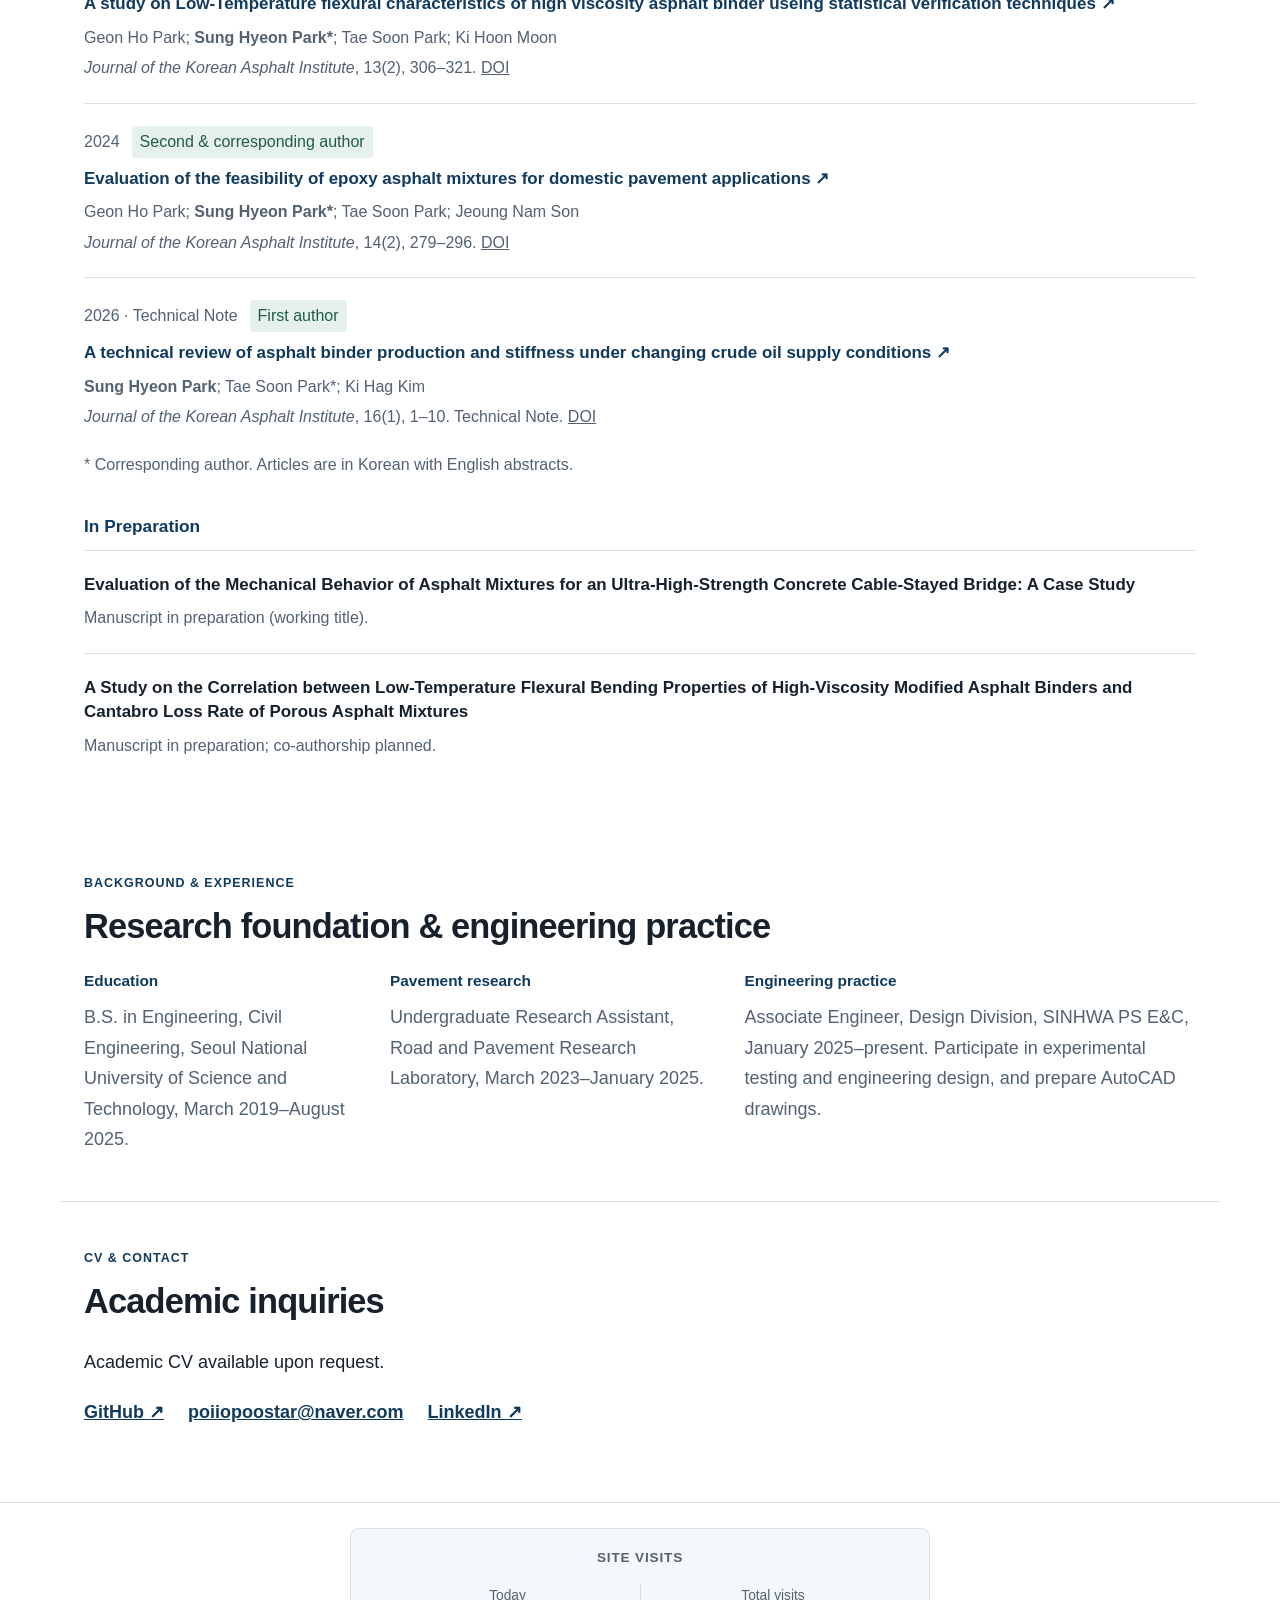
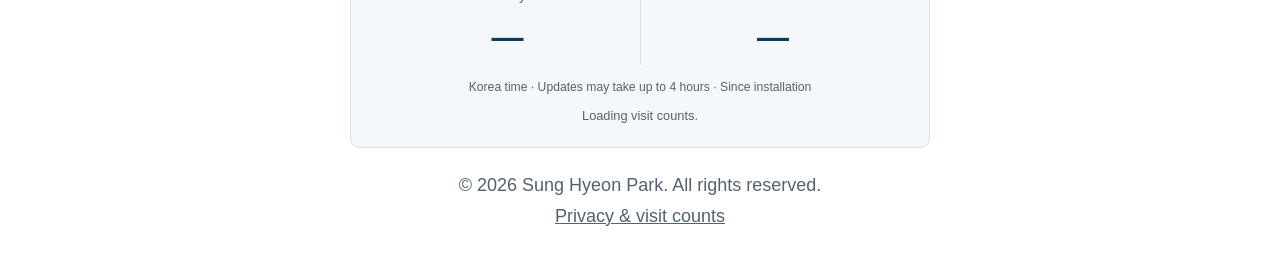
==== commit f1849c65: "Hide conference presentations and update publication statuses Preserve bilingual poster and academic" ====
--- a/index.html
+++ b/index.html
@@ -11,13 +11,13 @@
 <meta content="summary_large_image" name="twitter:card"/><meta content="Pavement Materials Research | Sung Hyeon Park" name="twitter:title"/><meta content="Sung Hyeon Park: low-temperature asphalt performance, porous pavement field monitoring, mixture testing, and research contributions." name="twitter:description"/><meta content="https://sunghyeonpark-engineering.github.io/assets/portfolio-share.png" name="twitter:image"/>
 <link href="assets/favicon.svg" rel="icon" type="image/svg+xml"/><link href="styles.css?v=20261102-cv" rel="stylesheet"/>
 <script defer="" src="analytics.js?v=20261016-privacy"></script><script defer="" src="photos.js?v=20261008"></script>
-<script type="application/ld+json">{"@context": "https://schema.org", "@type": "Person", "name": "Sung Hyeon Park", "url": "https://sunghyeonpark-engineering.github.io/", "image": "https://sunghyeonpark-engineering.github.io/assets/photos/sung-hyeon-park-900.webp", "sameAs": ["https://www.linkedin.com/in/sung-hyeon-park-64b91a425/"], "alumniOf": {"@type": "CollegeOrUniversity", "name": "Seoul National University of Science and Technology"}, "knowsAbout": ["Pavement materials", "Asphalt mixtures", "Low-temperature performance", "Field pavement performance"]}</script><link rel="stylesheet" href="field-photo-update.css?v=20261019-selected"></head><body class="portfolio-home portfolio-readable"><a class="skip-link" href="#main-content">Skip to main content</a><header class="site-header"><nav aria-label="Primary navigation" class="nav"><a class="logo" href="#top">Sung Hyeon Park</a><div class="nav-links"><a href="#research-photos">Research</a><a href="#methods">Capabilities</a><a href="#outputs">Outputs</a><a href="#professional">Background</a><a href="#cv-contact">Contact</a><a class="language-link" href="ko.html" hreflang="ko" lang="ko">한국어</a></div></nav></header><main id="main-content"><section class="portfolio-hero" id="top"><div><p class="eyebrow">Pavement materials · Asphalt mixtures · Field performance</p><h1>Sung Hyeon Park</h1><p class="hero-lead">Studying asphalt materials, from low-temperature behavior to field performance.</p><p class="hero-bio">A pavement materials researcher and civil engineer connecting specimen preparation, laboratory testing, field measurements, and research documentation.</p><div class="hero-actions"><a class="button primary" href="#research-photos">Explore research</a><a class="button secondary" href="#outputs">Research outputs</a><a class="hero-contact" href="#cv-contact">Contact ↗</a></div></div><figure class="profile-portrait"><img alt="Portrait of Sung Hyeon Park" fetchpriority="high" height="1200" sizes="(max-width: 680px) 150px, 220px" src="assets/photos/sung-hyeon-park-480.webp" srcset="assets/photos/sung-hyeon-park-480.webp 480w, assets/photos/sung-hyeon-park-900.webp 900w" width="900"/><figcaption>Pavement Materials Researcher · Civil Engineer</figcaption></figure></section><section class="section selected-research" id="research-photos"><span class="anchor-alias" id="projects"></span><span class="anchor-alias" id="interests"></span><div class="section-heading"><p class="eyebrow">Selected pavement research</p><h2>Research experience</h2></div><p class="research-interests"><strong>Research interests:</strong> Asphalt mixture design and performance evaluation; mechanistic modeling; low-temperature asphalt binder behavior; laboratory cracking tests; porous pavement field performance; carbon-free asphalt technology.</p><div class="research-card-grid"><article class="research-card" data-project="mastic-asphalt"><a class="research-card-image" href="mastic-asphalt-overlay.html"><img src="assets/research-gallery/072-tx-test-480.webp" srcset="assets/research-gallery/072-tx-test-480.webp 480w, assets/research-gallery/072-tx-test-1600.jpg 1600w" sizes="(max-width: 680px) calc(100vw - 36px), 520px" width="1600" height="1200" loading="lazy" decoding="async" alt="Texas Overlay specimen mounting"></a><div class="research-card-body"><p class="card-meta"><span>01</span> 2023</p><h3><a href="mastic-asphalt-overlay.html">Godeok Topyeong Bridge pavement evaluation</a></h3><p class="project-institutions">Commissioned by Hyundai Engineering &amp; Construction<br/>Research organization: Korean Society of Civil Engineers</p><p>Performed TxDOT Overlay tests on three mastic asphalt mixture types: TLA-based, polymer-modified, and polymer-modified mixtures for ultra-thin layers.</p><p>Analyzed load–cycle data and test-stage photographs; documented crack progression in a technical report. Tested pre-prepared latex-modified concrete (LMC) specimens.</p><a class="case-link" href="mastic-asphalt-overlay.html">Methods, contribution &amp; evidence <span aria-hidden="true">↗</span></a></div></article><article class="research-card" data-project="porous-asphalt"><a class="research-card-image" href="porous-asphalt-field.html"><img src="assets/photos/field-permeability-selected-640.webp" srcset="assets/photos/field-permeability-selected-640.webp 640w, assets/photos/field-permeability-selected-1600.webp 1600w" sizes="(max-width: 680px) calc(100vw - 36px), 400px" width="4000" height="3000" loading="lazy" decoding="async" alt="Two workers carrying out a field permeability test, with the tube and stopwatch visible"></a><div class="research-card-body"><p class="card-meta"><span>02</span> 2023–2024</p><h3><a href="porous-asphalt-field.html">Porous asphalt field performance</a></h3><p class="project-institutions">Commissioned by Korea Expressway Corporation</p><p>Supported field permeability, skid-resistance, and falling weight deflectometer (FWD) measurements, data analysis, and technical reporting for porous asphalt pavements on the Jeongeup–Taein section of the Honam Expressway.</p><a class="case-link" href="porous-asphalt-field.html">Methods, contribution &amp; evidence <span aria-hidden="true">↗</span></a></div></article><article class="research-card" data-project="low-temperature"><a class="research-card-image" href="low-temperature-binder.html"><img alt="A black binder beam bends downward beneath a central loading nose between two supports." class="" decoding="async" height="1170" loading="lazy" sizes="(max-width: 680px) calc(100vw - 36px), 540px" src="assets/photos/binder-large-bending-20261010-640.webp" srcset="assets/photos/binder-large-bending-20261010-640.webp 413w, assets/photos/binder-large-bending-20261010-1280.webp 755w" width="755"/></a><div class="research-card-body"><p class="card-meta"><span>03</span> 2023–2024</p><h3><a href="low-temperature-binder.html">Low-temperature performance of high-viscosity binders</a></h3><p class="project-institutions">Research organization: Korean Asphalt Institute</p><p>Prepared specimens, performed low-temperature flexural tests (to assess the suitability of the −20°C test condition under KS F 2491), and analyzed results.</p><p>Applied a two-sided t-test and attempted to fit published equations and estimate parameters; prepared monthly reports and assisted a master’s student with specimen and manuscript preparation.</p><a class="case-link" href="low-temperature-binder.html">Methods, contribution &amp; evidence <span aria-hidden="true">↗</span></a></div></article><article class="research-card" data-project="epoxy-asphalt"><a class="research-card-image" href="epoxy-asphalt.html"><img alt="Indirect tensile loading of an asphalt mixture specimen" class="" decoding="async" height="1943" loading="lazy" sizes="(max-width: 680px) calc(100vw - 36px), 540px" src="assets/photos/epoxy-strength-v2-640.webp" srcset="assets/photos/epoxy-strength-v2-640.webp 640w, assets/photos/epoxy-strength-v2-1280.webp 1280w" width="4000"/></a><div class="research-card-body"><p class="card-meta"><span>04</span> 2024 (through Dec)</p><h3><a href="epoxy-asphalt.html">Epoxy asphalt mixture design and performance</a></h3><p class="project-institutions">Industry-linked research: USECHEM Co., Ltd.</p><p>Conducted aggregate sieve analysis, selected aggregate gradation, prepared mixture specimens, and performed Marshall stability, indirect tensile strength (ITS), Cantabro loss, and theoretical maximum specific gravity tests.</p><p>Analyzed results from these tests, as well as external resilient modulus and wheel-tracking tests, to evaluate epoxy asphalt mixture performance.</p><a class="case-link" href="epoxy-asphalt.html">Methods, contribution &amp; evidence <span aria-hidden="true">↗</span></a></div></article></div><div class="research-note-grid"><article class="research-note" data-project="standardization"><p class="card-meta"><span>05</span> 2024</p><h3>Anti-icing asphalt standard proposal</h3><p class="project-institutions">Standards body: Korean Agency for Technology and Standards (KATS)</p><p>Supported the principal investigator in preparing an anti-icing asphalt proposal for a Korean Industrial Standard, including background research, rationale, and supporting documents. The proposal reached final review; formal adoption remains incomplete.</p></article></div></section><section class="section" id="methods"><span class="anchor-alias" id="skills"></span><div class="section-heading"><p class="eyebrow">Methods &amp; capabilities</p><h2>From specimens to field measurements</h2></div><div class="capability-grid"><article><h3>Laboratory testing</h3><p>TxDOT Overlay, Marshall stability, ITS, Cantabro loss, and theoretical maximum specific gravity tests; aggregate sieve analysis, gradation selection, and mixture specimen preparation. Low-temperature three-point bending of high-viscosity asphalt binders (KS F 2491; displacement-controlled flexural testing, distinct from BBR creep testing).</p></article><article><h3>Field measurement support</h3><p>Permeability, skid resistance, and FWD testing; technical reporting and project documentation.</p></article><article><h3>Analysis &amp; engineering tools</h3><p>Two-sided t-tests, attempts to fit published equations and estimate parameters, and data checks; AutoCAD drawings, SUNEX, and GeoStudio SLOPE/W for engineering support.</p></article></div></section><section class="section" id="outputs"><div class="section-heading"><p class="eyebrow">Research outputs</p><h2>Publications &amp; presentations</h2></div><div class="papers"><article class="output-paper"><p class="output-label"><span>2023</span><span class="role-badge">Second &amp; corresponding author</span></p><h3><a href="https://doi.org/10.22702/jkai.2023.13.2.25"><cite>A study on Low-Temperature flexural characteristics of high viscosity asphalt binder useing statistical verification techniques</cite> ↗</a></h3><p class="authors">
+<script type="application/ld+json">{"@context": "https://schema.org", "@type": "Person", "name": "Sung Hyeon Park", "url": "https://sunghyeonpark-engineering.github.io/", "image": "https://sunghyeonpark-engineering.github.io/assets/photos/sung-hyeon-park-900.webp", "sameAs": ["https://www.linkedin.com/in/sung-hyeon-park-64b91a425/"], "alumniOf": {"@type": "CollegeOrUniversity", "name": "Seoul National University of Science and Technology"}, "knowsAbout": ["Pavement materials", "Asphalt mixtures", "Low-temperature performance", "Field pavement performance"]}</script><link rel="stylesheet" href="field-photo-update.css?v=20261019-selected"></head><body class="portfolio-home portfolio-readable"><a class="skip-link" href="#main-content">Skip to main content</a><header class="site-header"><nav aria-label="Primary navigation" class="nav"><a class="logo" href="#top">Sung Hyeon Park</a><div class="nav-links"><a href="#research-photos">Research</a><a href="#methods">Capabilities</a><a href="#outputs">Outputs</a><a href="#professional">Background</a><a href="#cv-contact">Contact</a><a class="language-link" href="ko.html" hreflang="ko" lang="ko">한국어</a></div></nav></header><main id="main-content"><section class="portfolio-hero" id="top"><div><p class="eyebrow">Pavement materials · Asphalt mixtures · Field performance</p><h1>Sung Hyeon Park</h1><p class="hero-lead">Studying asphalt materials, from low-temperature behavior to field performance.</p><p class="hero-bio">A pavement materials researcher and civil engineer connecting specimen preparation, laboratory testing, field measurements, and research documentation.</p><div class="hero-actions"><a class="button primary" href="#research-photos">Explore research</a><a class="button secondary" href="#outputs">Research outputs</a><a class="hero-contact" href="#cv-contact">Contact ↗</a></div></div><figure class="profile-portrait"><img alt="Portrait of Sung Hyeon Park" fetchpriority="high" height="1200" sizes="(max-width: 680px) 150px, 220px" src="assets/photos/sung-hyeon-park-480.webp" srcset="assets/photos/sung-hyeon-park-480.webp 480w, assets/photos/sung-hyeon-park-900.webp 900w" width="900"/><figcaption>Pavement Materials Researcher · Civil Engineer</figcaption></figure></section><section class="section selected-research" id="research-photos"><span class="anchor-alias" id="projects"></span><span class="anchor-alias" id="interests"></span><div class="section-heading"><p class="eyebrow">Selected pavement research</p><h2>Research experience</h2></div><p class="research-interests"><strong>Research interests:</strong> Asphalt mixture design and performance evaluation; mechanistic modeling; low-temperature asphalt binder behavior; laboratory cracking tests; porous pavement field performance; carbon-free asphalt technology.</p><div class="research-card-grid"><article class="research-card" data-project="mastic-asphalt"><a class="research-card-image" href="mastic-asphalt-overlay.html"><img src="assets/research-gallery/072-tx-test-480.webp" srcset="assets/research-gallery/072-tx-test-480.webp 480w, assets/research-gallery/072-tx-test-1600.jpg 1600w" sizes="(max-width: 680px) calc(100vw - 36px), 520px" width="1600" height="1200" loading="lazy" decoding="async" alt="Texas Overlay specimen mounting"></a><div class="research-card-body"><p class="card-meta"><span>01</span> 2023</p><h3><a href="mastic-asphalt-overlay.html">Godeok Topyeong Bridge pavement evaluation</a></h3><p class="project-institutions">Commissioned by Hyundai Engineering &amp; Construction<br/>Research organization: Korean Society of Civil Engineers</p><p>Performed TxDOT Overlay tests on three mastic asphalt mixture types: TLA-based, polymer-modified, and polymer-modified mixtures for ultra-thin layers.</p><p>Analyzed load–cycle data and test-stage photographs; documented crack progression in a technical report. Tested pre-prepared latex-modified concrete (LMC) specimens.</p><a class="case-link" href="mastic-asphalt-overlay.html">Methods, contribution &amp; evidence <span aria-hidden="true">↗</span></a></div></article><article class="research-card" data-project="porous-asphalt"><a class="research-card-image" href="porous-asphalt-field.html"><img src="assets/photos/field-permeability-selected-640.webp" srcset="assets/photos/field-permeability-selected-640.webp 640w, assets/photos/field-permeability-selected-1600.webp 1600w" sizes="(max-width: 680px) calc(100vw - 36px), 400px" width="4000" height="3000" loading="lazy" decoding="async" alt="Two workers carrying out a field permeability test, with the tube and stopwatch visible"></a><div class="research-card-body"><p class="card-meta"><span>02</span> 2023–2024</p><h3><a href="porous-asphalt-field.html">Porous asphalt field performance</a></h3><p class="project-institutions">Commissioned by Korea Expressway Corporation</p><p>Supported field permeability, skid-resistance, and falling weight deflectometer (FWD) measurements, data analysis, and technical reporting for porous asphalt pavements on the Jeongeup–Taein section of the Honam Expressway.</p><a class="case-link" href="porous-asphalt-field.html">Methods, contribution &amp; evidence <span aria-hidden="true">↗</span></a></div></article><article class="research-card" data-project="low-temperature"><a class="research-card-image" href="low-temperature-binder.html"><img alt="A black binder beam bends downward beneath a central loading nose between two supports." class="" decoding="async" height="1170" loading="lazy" sizes="(max-width: 680px) calc(100vw - 36px), 540px" src="assets/photos/binder-large-bending-20261010-640.webp" srcset="assets/photos/binder-large-bending-20261010-640.webp 413w, assets/photos/binder-large-bending-20261010-1280.webp 755w" width="755"/></a><div class="research-card-body"><p class="card-meta"><span>03</span> 2023–2024</p><h3><a href="low-temperature-binder.html">Low-temperature performance of high-viscosity binders</a></h3><p class="project-institutions">Research organization: Korean Asphalt Institute</p><p>Prepared specimens, performed low-temperature flexural tests (to assess the suitability of the −20°C test condition under KS F 2491), and analyzed results.</p><p>Applied a two-sided t-test and attempted to fit published equations and estimate parameters; prepared monthly reports and assisted a master’s student with specimen and manuscript preparation.</p><a class="case-link" href="low-temperature-binder.html">Methods, contribution &amp; evidence <span aria-hidden="true">↗</span></a></div></article><article class="research-card" data-project="epoxy-asphalt"><a class="research-card-image" href="epoxy-asphalt.html"><img alt="Indirect tensile loading of an asphalt mixture specimen" class="" decoding="async" height="1943" loading="lazy" sizes="(max-width: 680px) calc(100vw - 36px), 540px" src="assets/photos/epoxy-strength-v2-640.webp" srcset="assets/photos/epoxy-strength-v2-640.webp 640w, assets/photos/epoxy-strength-v2-1280.webp 1280w" width="4000"/></a><div class="research-card-body"><p class="card-meta"><span>04</span> 2024 (through Dec)</p><h3><a href="epoxy-asphalt.html">Epoxy asphalt mixture design and performance</a></h3><p class="project-institutions">Industry-linked research: USECHEM Co., Ltd.</p><p>Conducted aggregate sieve analysis, selected aggregate gradation, prepared mixture specimens, and performed Marshall stability, indirect tensile strength (ITS), Cantabro loss, and theoretical maximum specific gravity tests.</p><p>Analyzed results from these tests, as well as external resilient modulus and wheel-tracking tests, to evaluate epoxy asphalt mixture performance.</p><a class="case-link" href="epoxy-asphalt.html">Methods, contribution &amp; evidence <span aria-hidden="true">↗</span></a></div></article></div><div class="research-note-grid"><article class="research-note" data-project="standardization"><p class="card-meta"><span>05</span> 2024</p><h3>Anti-icing asphalt standard proposal</h3><p class="project-institutions">Standards body: Korean Agency for Technology and Standards (KATS)</p><p>Supported the principal investigator in preparing an anti-icing asphalt proposal for a Korean Industrial Standard, including background research, rationale, and supporting documents. The proposal reached final review; formal adoption remains incomplete.</p></article></div></section><section class="section" id="methods"><span class="anchor-alias" id="skills"></span><div class="section-heading"><p class="eyebrow">Methods &amp; capabilities</p><h2>From specimens to field measurements</h2></div><div class="capability-grid"><article><h3>Laboratory testing</h3><p>TxDOT Overlay, Marshall stability, ITS, Cantabro loss, and theoretical maximum specific gravity tests; aggregate sieve analysis, gradation selection, and mixture specimen preparation. Low-temperature three-point bending of high-viscosity asphalt binders (KS F 2491; displacement-controlled flexural testing, distinct from BBR creep testing).</p></article><article><h3>Field measurement support</h3><p>Permeability, skid resistance, and FWD testing; technical reporting and project documentation.</p></article><article><h3>Analysis &amp; engineering tools</h3><p>Two-sided t-tests, attempts to fit published equations and estimate parameters, and data checks; AutoCAD drawings, SUNEX, and GeoStudio SLOPE/W for engineering support.</p></article></div></section><section class="section" id="outputs"><div class="section-heading"><p class="eyebrow">Research outputs</p><h2>Publications</h2></div><div class="papers"><article class="output-paper"><p class="output-label"><span>2023</span><span class="role-badge">Second &amp; corresponding author</span></p><h3><a href="https://doi.org/10.22702/jkai.2023.13.2.25"><cite>A study on Low-Temperature flexural characteristics of high viscosity asphalt binder useing statistical verification techniques</cite> ↗</a></h3><p class="authors">
             Geon Ho Park; <strong>Sung Hyeon Park*</strong>; Tae Soon Park; Ki Hoon Moon
           </p><p class="publication-meta"><em>Journal of the Korean Asphalt Institute</em>, 13(2), 306–321. <a href="https://doi.org/10.22702/jkai.2023.13.2.25">DOI</a></p></article><article class="output-paper"><p class="output-label"><span>2024</span><span class="role-badge">Second &amp; corresponding author</span></p><h3><a href="https://doi.org/10.22702/jkai.2024.14.2.26"><cite>Evaluation of the feasibility of epoxy asphalt mixtures for domestic pavement applications</cite> ↗</a></h3><p class="authors">
             Geon Ho Park; <strong>Sung Hyeon Park*</strong>; Tae Soon Park; Jeoung Nam Son
-          </p><p class="publication-meta"><em>Journal of the Korean Asphalt Institute</em>, 14(2), 279–296. <a href="https://doi.org/10.22702/jkai.2024.14.2.26">DOI</a></p></article><article class="output-paper"><p class="output-label"><span>2026</span><span class="role-badge">First author</span></p><h3><a href="https://doi.org/10.22702/jkai.2026.16.1.1"><cite>A technical review of asphalt binder production and stiffness under changing crude oil supply conditions</cite> ↗</a></h3><p class="authors">
+          </p><p class="publication-meta"><em>Journal of the Korean Asphalt Institute</em>, 14(2), 279–296. <a href="https://doi.org/10.22702/jkai.2024.14.2.26">DOI</a></p></article><article class="output-paper"><p class="output-label"><span>2026 · Technical Note</span><span class="role-badge">First author</span></p><h3><a href="https://doi.org/10.22702/jkai.2026.16.1.1"><cite>A technical review of asphalt binder production and stiffness under changing crude oil supply conditions</cite> ↗</a></h3><p class="authors">
 <strong>Sung Hyeon Park</strong>; Tae Soon Park*; Ki Hag Kim
-          </p><p class="publication-meta"><em>Journal of the Korean Asphalt Institute</em>, 16(1), 1–10. <a href="https://doi.org/10.22702/jkai.2026.16.1.1">DOI</a></p></article></div><p class="publication-key">* Corresponding author. Articles are in Korean with English abstracts.</p><div class="conference-heading" id="presentations"><h3>Conference posters</h3><a href="ground-anchor-validation.html">Complementary research: anchor validation ↗</a></div><div class="conference-grid"><article class="conference-card"><a class="poster-link" href="assets/2026-kgs-spring-poster.pdf"><img alt="2026 Korean Geotechnical Society poster preview" height="792" loading="lazy" src="assets/2026-kgs-spring-poster-thumb.webp" width="560"/></a><div><p class="output-label">2026 · Poster presented</p><h4>Mock-up Tests on Load-Transfer Mechanism of High-Inclination Ground Anchors in TPS and TEA Systems under Varying Installation Angles</h4><p class="meta-line">Korean Geotechnical Society · Seoul · March 26–27, 2026</p><p class="conference-role">First author · Presented by Sung Hyeon Park</p><div class="document-links"><a href="assets/2026-kgs-spring-paper.pdf">Paper PDF</a><a href="assets/2026-kgs-spring-poster.pdf">Poster PDF</a></div></div></article><article class="conference-card"><a class="poster-link" href="assets/2025-kgs-fall-poster.pdf"><img alt="2025 Korean Geotechnical Society poster preview" height="809" loading="lazy" src="assets/2025-kgs-fall-poster-thumb.webp" width="560"/></a><div><p class="output-label">2025 · Poster presented</p><h4>A Study on the Load Transfer Mechanism of High-Inclination Ground Anchors Applied to TPS and TEA Methods through Experimental Investigation</h4><p class="meta-line">Korean Geotechnical Society · Incheon · September 19, 2025</p><p class="conference-role">First author · Presented by Sung Hyeon Park</p><div class="document-links"><a href="assets/2025-kgs-fall-paper.pdf">Paper PDF</a><a href="assets/2025-kgs-fall-poster.pdf">Poster PDF</a></div></div></article></div><details class="planned-output"><summary>Planned: KSCE 2026 Convention · Jeongseon · October 21–23, 2026</summary><p>Experimental study on the effect of high-angle ground anchor installation angle on friction loss in the TEA guide bracket. Proceedings inclusion and poster presentation planned; corresponding author.</p></details></section><section class="section" id="professional"><span class="anchor-alias" id="about"></span><div class="section-heading"><p class="eyebrow">Background &amp; experience</p><h2>Research foundation &amp; engineering practice</h2></div><div class="background-list"><article><h3>Education</h3><p>B.S. in Engineering, Civil Engineering, Seoul National University of Science and Technology, March 2019–August 2025.</p></article><article><h3>Pavement research</h3><p>Undergraduate Research Assistant, Road and Pavement Research Laboratory, March 2023–January 2025.</p></article><article><h3>Engineering practice</h3><p>Associate Engineer, Design Division, SINHWA PS E&amp;C, January 2025–present. Participate in experimental testing and engineering design, and prepare AutoCAD drawings.</p></article></div></section><section class="section contact-section" id="cv-contact"><div class="section-heading"><p class="eyebrow">CV &amp; contact</p><h2>Academic inquiries</h2></div><p>Academic CV available upon request.</p><div class="contact-links"><a href="https://github.com/SungHyeonPark-Engineering">GitHub ↗</a><a href="mailto:poiiopoostar@naver.com">poiiopoostar@naver.com</a><a href="https://www.linkedin.com/in/sung-hyeon-park-64b91a425/">LinkedIn ↗</a></div></section></main><footer class="site-footer">
+          </p><p class="publication-meta"><em>Journal of the Korean Asphalt Institute</em>, 16(1), 1–10. Technical Note. <a href="https://doi.org/10.22702/jkai.2026.16.1.1">DOI</a></p></article></div><p class="publication-key">* Corresponding author. Articles are in Korean with English abstracts.</p><div class="manuscripts-in-preparation" aria-labelledby="preparation-heading"><h3 id="preparation-heading">In Preparation</h3><div class="papers"><article class="output-paper"><h4 lang="en"><cite>Evaluation of the Mechanical Behavior of Asphalt Mixtures for an Ultra-High-Strength Concrete Cable-Stayed Bridge: A Case Study</cite></h4><p class="publication-meta">Manuscript in preparation (working title).</p></article><article class="output-paper"><h4 lang="en"><cite>A Study on the Correlation between Low-Temperature Flexural Bending Properties of High-Viscosity Modified Asphalt Binders and Cantabro Loss Rate of Porous Asphalt Mixtures</cite></h4><p class="publication-meta">Manuscript in preparation; co-authorship planned.</p></article></div></div><template id="hidden-conference-presentations"><div class="conference-heading" id="presentations"><h3>Conference posters</h3><a href="ground-anchor-validation.html">Complementary research: anchor validation ↗</a></div><div class="conference-grid"><article class="conference-card"><a class="poster-link" href="assets/2026-kgs-spring-poster.pdf"><img alt="2026 Korean Geotechnical Society poster preview" height="792" loading="lazy" src="assets/2026-kgs-spring-poster-thumb.webp" width="560"/></a><div><p class="output-label">2026 · Poster presented</p><h4>Mock-up Tests on Load-Transfer Mechanism of High-Inclination Ground Anchors in TPS and TEA Systems under Varying Installation Angles</h4><p class="meta-line">Korean Geotechnical Society · Seoul · March 26–27, 2026</p><p class="conference-role">First author · Presented by Sung Hyeon Park</p><div class="document-links"><a href="assets/2026-kgs-spring-paper.pdf">Paper PDF</a><a href="assets/2026-kgs-spring-poster.pdf">Poster PDF</a></div></div></article><article class="conference-card"><a class="poster-link" href="assets/2025-kgs-fall-poster.pdf"><img alt="2025 Korean Geotechnical Society poster preview" height="809" loading="lazy" src="assets/2025-kgs-fall-poster-thumb.webp" width="560"/></a><div><p class="output-label">2025 · Poster presented</p><h4>A Study on the Load Transfer Mechanism of High-Inclination Ground Anchors Applied to TPS and TEA Methods through Experimental Investigation</h4><p class="meta-line">Korean Geotechnical Society · Incheon · September 19, 2025</p><p class="conference-role">First author · Presented by Sung Hyeon Park</p><div class="document-links"><a href="assets/2025-kgs-fall-paper.pdf">Paper PDF</a><a href="assets/2025-kgs-fall-poster.pdf">Poster PDF</a></div></div></article></div><details class="planned-output"><summary>Planned: KSCE 2026 Convention · Jeongseon · October 21–23, 2026</summary><p>Experimental study on the effect of high-angle ground anchor installation angle on friction loss in the TEA guide bracket. Proceedings inclusion and poster presentation planned; corresponding author.</p></details></template></section><section class="section" id="professional"><span class="anchor-alias" id="about"></span><div class="section-heading"><p class="eyebrow">Background &amp; experience</p><h2>Research foundation &amp; engineering practice</h2></div><div class="background-list"><article><h3>Education</h3><p>B.S. in Engineering, Civil Engineering, Seoul National University of Science and Technology, March 2019–August 2025.</p></article><article><h3>Pavement research</h3><p>Undergraduate Research Assistant, Road and Pavement Research Laboratory, March 2023–January 2025.</p></article><article><h3>Engineering practice</h3><p>Associate Engineer, Design Division, SINHWA PS E&amp;C, January 2025–present. Participate in experimental testing and engineering design, and prepare AutoCAD drawings.</p></article></div></section><section class="section contact-section" id="cv-contact"><div class="section-heading"><p class="eyebrow">CV &amp; contact</p><h2>Academic inquiries</h2></div><p>Academic CV available upon request.</p><div class="contact-links"><a href="https://github.com/SungHyeonPark-Engineering">GitHub ↗</a><a href="mailto:poiiopoostar@naver.com">poiiopoostar@naver.com</a><a href="https://www.linkedin.com/in/sung-hyeon-park-64b91a425/">LinkedIn ↗</a></div></section></main><footer class="site-footer">
 <section aria-labelledby="visits-heading" class="visitor-stats">
 <h2 id="visits-heading">Site visits</h2>
 <dl><div><dt>Today</dt><dd id="visits-today">—</dd></div><div><dt>Total visits</dt><dd id="visits-total">—</dd></div></dl>
--- a/styles.css
+++ b/styles.css
@@ -816,7 +816,9 @@
 .output-paper { padding: 22px 0; border-top: 1px solid var(--border); }
 .output-label { display: flex; gap: 12px; flex-wrap: wrap; align-items: center; color: var(--muted); font-size: .78rem; margin: 0 0 9px; }
 .role-badge { background: #e6f1ec; color: #225b4d; padding: 3px 8px; border-radius: 4px; }
-.output-paper h3 { font-size: 1.06rem; line-height: 1.45; margin: 0 0 8px; }
+.output-paper h3,
+.manuscripts-in-preparation .output-paper h4 { font-size: 1.06rem; line-height: 1.45; margin: 0 0 8px; }
+.manuscripts-in-preparation { margin-top: 38px; }
 .output-paper h3 a { text-decoration: none; }
 .output-paper .authors { font-size: .83rem; color: var(--muted); margin: 0 0 5px; }
 .output-paper .publication-meta { font-size: .8rem; margin: 0; }
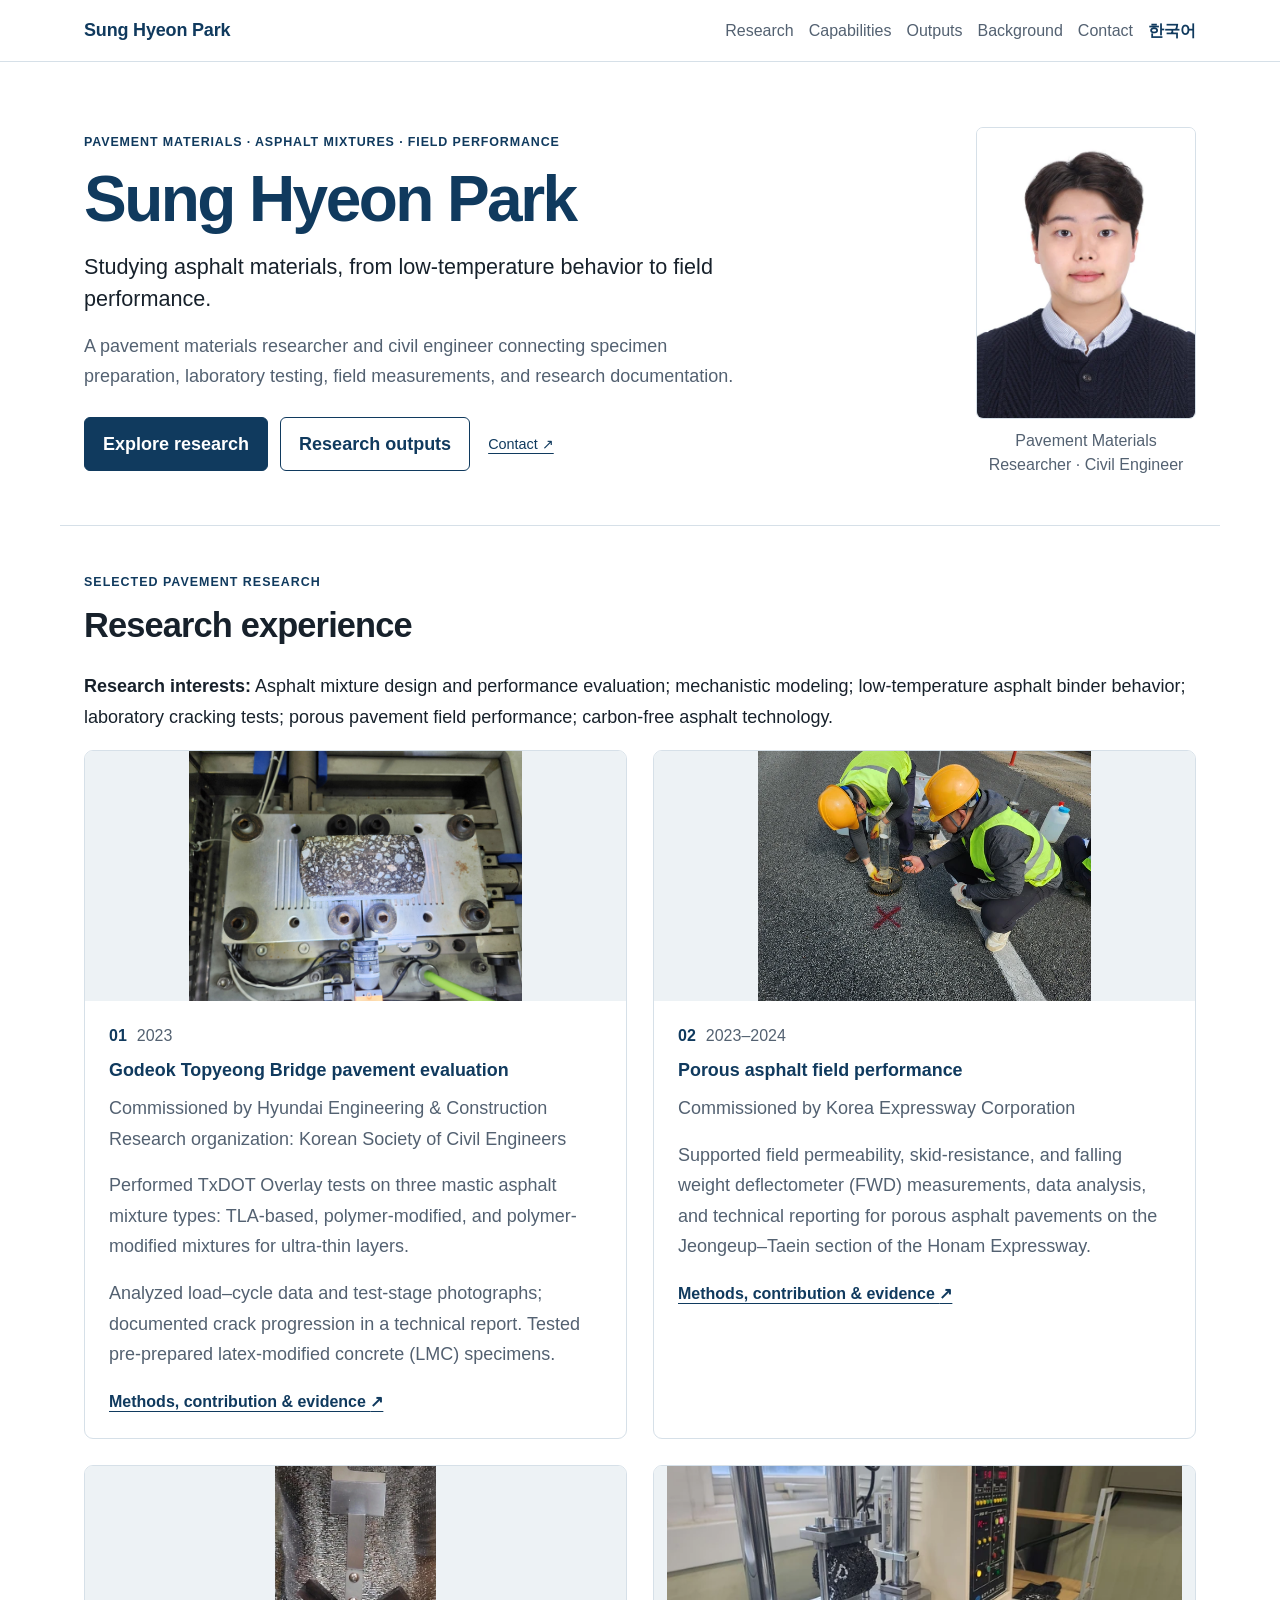
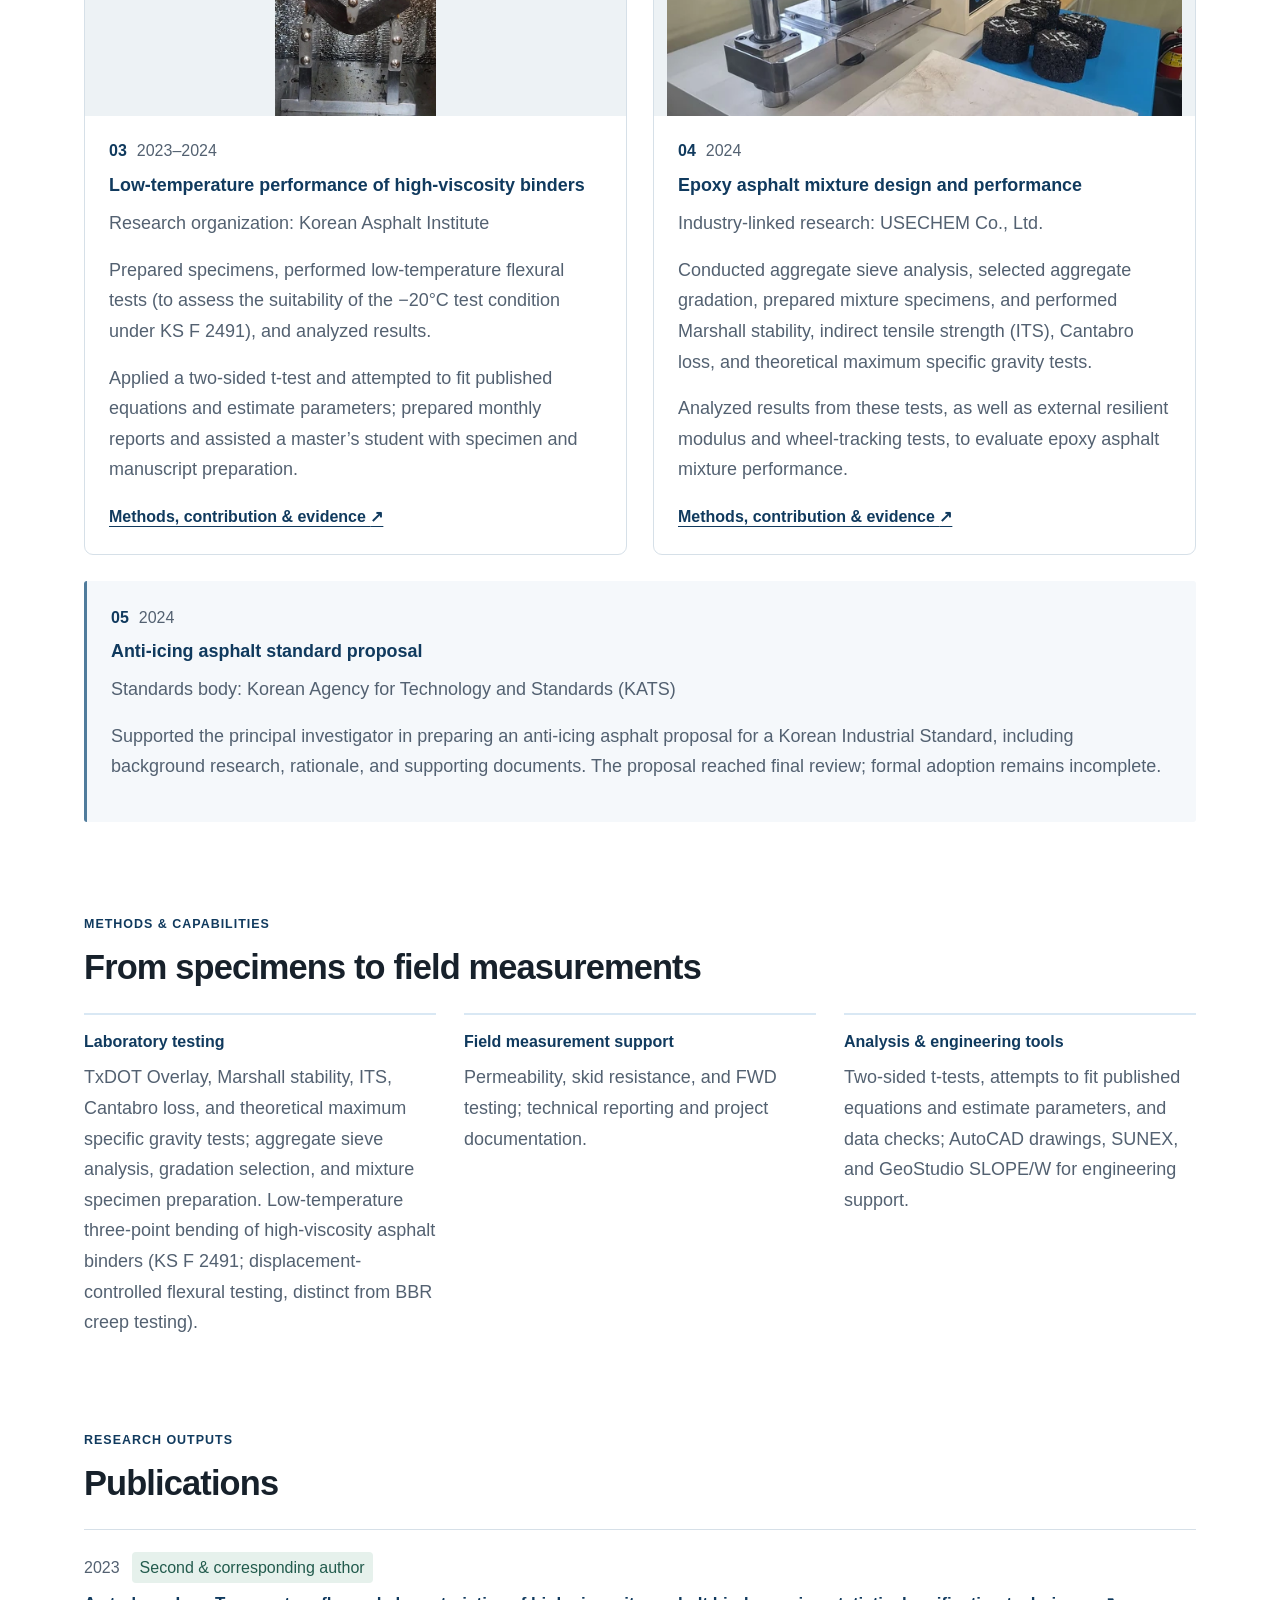
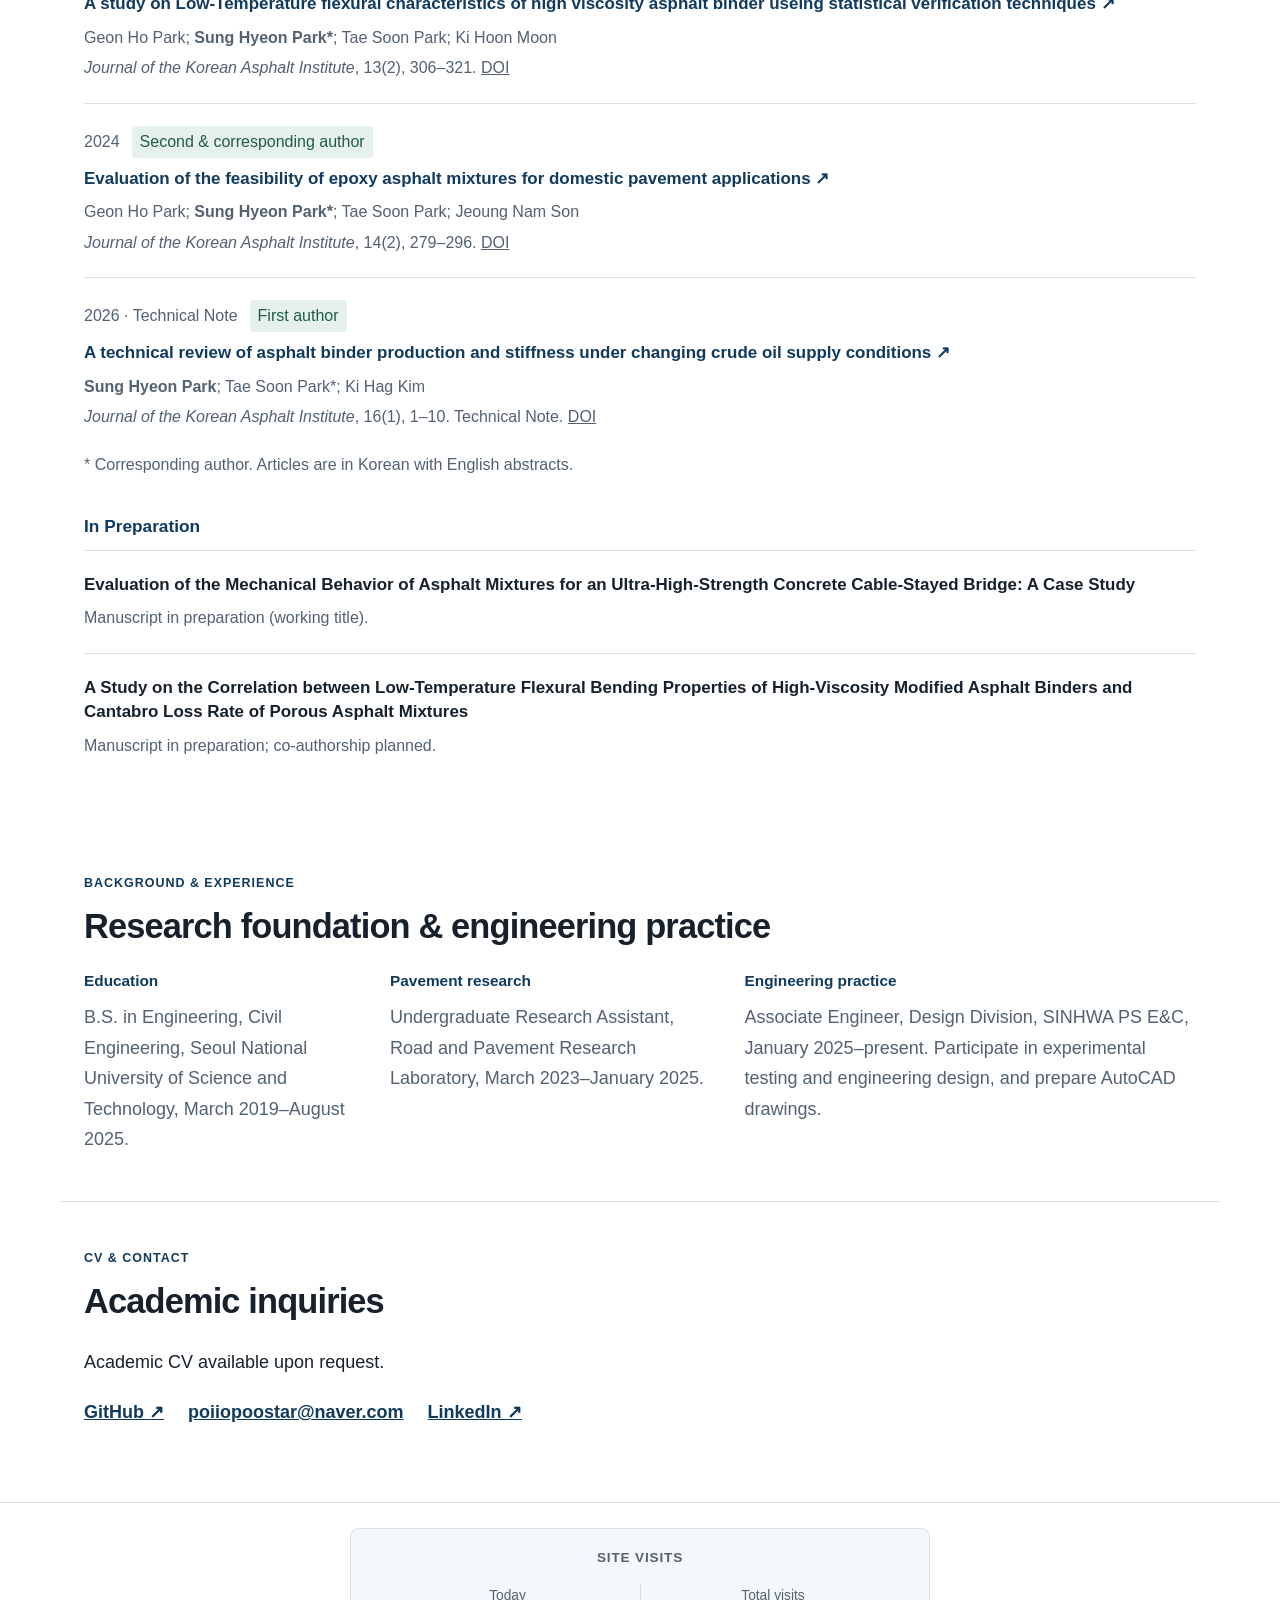
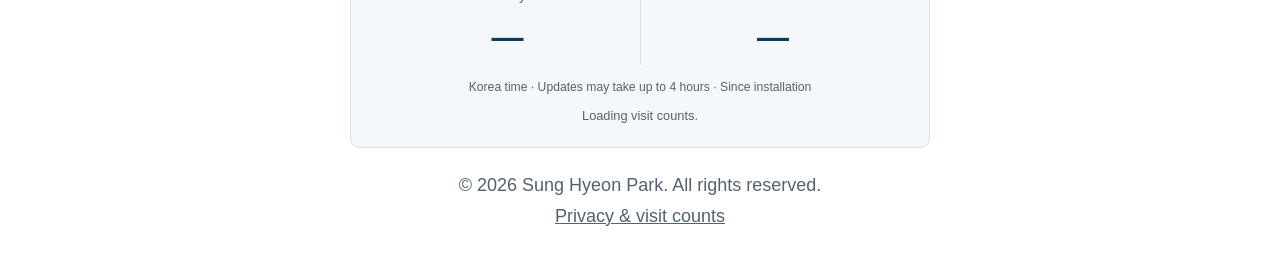
==== commit 484a25cc: "Show epoxy asphalt research period as 2024 only Remove the December qualifier from English and Korea" ====
--- a/index.html
+++ b/index.html
@@ -11,7 +11,7 @@
 <meta content="summary_large_image" name="twitter:card"/><meta content="Pavement Materials Research | Sung Hyeon Park" name="twitter:title"/><meta content="Sung Hyeon Park: low-temperature asphalt performance, porous pavement field monitoring, mixture testing, and research contributions." name="twitter:description"/><meta content="https://sunghyeonpark-engineering.github.io/assets/portfolio-share.png" name="twitter:image"/>
 <link href="assets/favicon.svg" rel="icon" type="image/svg+xml"/><link href="styles.css?v=20261102-cv" rel="stylesheet"/>
 <script defer="" src="analytics.js?v=20261016-privacy"></script><script defer="" src="photos.js?v=20261008"></script>
-<script type="application/ld+json">{"@context": "https://schema.org", "@type": "Person", "name": "Sung Hyeon Park", "url": "https://sunghyeonpark-engineering.github.io/", "image": "https://sunghyeonpark-engineering.github.io/assets/photos/sung-hyeon-park-900.webp", "sameAs": ["https://www.linkedin.com/in/sung-hyeon-park-64b91a425/"], "alumniOf": {"@type": "CollegeOrUniversity", "name": "Seoul National University of Science and Technology"}, "knowsAbout": ["Pavement materials", "Asphalt mixtures", "Low-temperature performance", "Field pavement performance"]}</script><link rel="stylesheet" href="field-photo-update.css?v=20261019-selected"></head><body class="portfolio-home portfolio-readable"><a class="skip-link" href="#main-content">Skip to main content</a><header class="site-header"><nav aria-label="Primary navigation" class="nav"><a class="logo" href="#top">Sung Hyeon Park</a><div class="nav-links"><a href="#research-photos">Research</a><a href="#methods">Capabilities</a><a href="#outputs">Outputs</a><a href="#professional">Background</a><a href="#cv-contact">Contact</a><a class="language-link" href="ko.html" hreflang="ko" lang="ko">한국어</a></div></nav></header><main id="main-content"><section class="portfolio-hero" id="top"><div><p class="eyebrow">Pavement materials · Asphalt mixtures · Field performance</p><h1>Sung Hyeon Park</h1><p class="hero-lead">Studying asphalt materials, from low-temperature behavior to field performance.</p><p class="hero-bio">A pavement materials researcher and civil engineer connecting specimen preparation, laboratory testing, field measurements, and research documentation.</p><div class="hero-actions"><a class="button primary" href="#research-photos">Explore research</a><a class="button secondary" href="#outputs">Research outputs</a><a class="hero-contact" href="#cv-contact">Contact ↗</a></div></div><figure class="profile-portrait"><img alt="Portrait of Sung Hyeon Park" fetchpriority="high" height="1200" sizes="(max-width: 680px) 150px, 220px" src="assets/photos/sung-hyeon-park-480.webp" srcset="assets/photos/sung-hyeon-park-480.webp 480w, assets/photos/sung-hyeon-park-900.webp 900w" width="900"/><figcaption>Pavement Materials Researcher · Civil Engineer</figcaption></figure></section><section class="section selected-research" id="research-photos"><span class="anchor-alias" id="projects"></span><span class="anchor-alias" id="interests"></span><div class="section-heading"><p class="eyebrow">Selected pavement research</p><h2>Research experience</h2></div><p class="research-interests"><strong>Research interests:</strong> Asphalt mixture design and performance evaluation; mechanistic modeling; low-temperature asphalt binder behavior; laboratory cracking tests; porous pavement field performance; carbon-free asphalt technology.</p><div class="research-card-grid"><article class="research-card" data-project="mastic-asphalt"><a class="research-card-image" href="mastic-asphalt-overlay.html"><img src="assets/research-gallery/072-tx-test-480.webp" srcset="assets/research-gallery/072-tx-test-480.webp 480w, assets/research-gallery/072-tx-test-1600.jpg 1600w" sizes="(max-width: 680px) calc(100vw - 36px), 520px" width="1600" height="1200" loading="lazy" decoding="async" alt="Texas Overlay specimen mounting"></a><div class="research-card-body"><p class="card-meta"><span>01</span> 2023</p><h3><a href="mastic-asphalt-overlay.html">Godeok Topyeong Bridge pavement evaluation</a></h3><p class="project-institutions">Commissioned by Hyundai Engineering &amp; Construction<br/>Research organization: Korean Society of Civil Engineers</p><p>Performed TxDOT Overlay tests on three mastic asphalt mixture types: TLA-based, polymer-modified, and polymer-modified mixtures for ultra-thin layers.</p><p>Analyzed load–cycle data and test-stage photographs; documented crack progression in a technical report. Tested pre-prepared latex-modified concrete (LMC) specimens.</p><a class="case-link" href="mastic-asphalt-overlay.html">Methods, contribution &amp; evidence <span aria-hidden="true">↗</span></a></div></article><article class="research-card" data-project="porous-asphalt"><a class="research-card-image" href="porous-asphalt-field.html"><img src="assets/photos/field-permeability-selected-640.webp" srcset="assets/photos/field-permeability-selected-640.webp 640w, assets/photos/field-permeability-selected-1600.webp 1600w" sizes="(max-width: 680px) calc(100vw - 36px), 400px" width="4000" height="3000" loading="lazy" decoding="async" alt="Two workers carrying out a field permeability test, with the tube and stopwatch visible"></a><div class="research-card-body"><p class="card-meta"><span>02</span> 2023–2024</p><h3><a href="porous-asphalt-field.html">Porous asphalt field performance</a></h3><p class="project-institutions">Commissioned by Korea Expressway Corporation</p><p>Supported field permeability, skid-resistance, and falling weight deflectometer (FWD) measurements, data analysis, and technical reporting for porous asphalt pavements on the Jeongeup–Taein section of the Honam Expressway.</p><a class="case-link" href="porous-asphalt-field.html">Methods, contribution &amp; evidence <span aria-hidden="true">↗</span></a></div></article><article class="research-card" data-project="low-temperature"><a class="research-card-image" href="low-temperature-binder.html"><img alt="A black binder beam bends downward beneath a central loading nose between two supports." class="" decoding="async" height="1170" loading="lazy" sizes="(max-width: 680px) calc(100vw - 36px), 540px" src="assets/photos/binder-large-bending-20261010-640.webp" srcset="assets/photos/binder-large-bending-20261010-640.webp 413w, assets/photos/binder-large-bending-20261010-1280.webp 755w" width="755"/></a><div class="research-card-body"><p class="card-meta"><span>03</span> 2023–2024</p><h3><a href="low-temperature-binder.html">Low-temperature performance of high-viscosity binders</a></h3><p class="project-institutions">Research organization: Korean Asphalt Institute</p><p>Prepared specimens, performed low-temperature flexural tests (to assess the suitability of the −20°C test condition under KS F 2491), and analyzed results.</p><p>Applied a two-sided t-test and attempted to fit published equations and estimate parameters; prepared monthly reports and assisted a master’s student with specimen and manuscript preparation.</p><a class="case-link" href="low-temperature-binder.html">Methods, contribution &amp; evidence <span aria-hidden="true">↗</span></a></div></article><article class="research-card" data-project="epoxy-asphalt"><a class="research-card-image" href="epoxy-asphalt.html"><img alt="Indirect tensile loading of an asphalt mixture specimen" class="" decoding="async" height="1943" loading="lazy" sizes="(max-width: 680px) calc(100vw - 36px), 540px" src="assets/photos/epoxy-strength-v2-640.webp" srcset="assets/photos/epoxy-strength-v2-640.webp 640w, assets/photos/epoxy-strength-v2-1280.webp 1280w" width="4000"/></a><div class="research-card-body"><p class="card-meta"><span>04</span> 2024 (through Dec)</p><h3><a href="epoxy-asphalt.html">Epoxy asphalt mixture design and performance</a></h3><p class="project-institutions">Industry-linked research: USECHEM Co., Ltd.</p><p>Conducted aggregate sieve analysis, selected aggregate gradation, prepared mixture specimens, and performed Marshall stability, indirect tensile strength (ITS), Cantabro loss, and theoretical maximum specific gravity tests.</p><p>Analyzed results from these tests, as well as external resilient modulus and wheel-tracking tests, to evaluate epoxy asphalt mixture performance.</p><a class="case-link" href="epoxy-asphalt.html">Methods, contribution &amp; evidence <span aria-hidden="true">↗</span></a></div></article></div><div class="research-note-grid"><article class="research-note" data-project="standardization"><p class="card-meta"><span>05</span> 2024</p><h3>Anti-icing asphalt standard proposal</h3><p class="project-institutions">Standards body: Korean Agency for Technology and Standards (KATS)</p><p>Supported the principal investigator in preparing an anti-icing asphalt proposal for a Korean Industrial Standard, including background research, rationale, and supporting documents. The proposal reached final review; formal adoption remains incomplete.</p></article></div></section><section class="section" id="methods"><span class="anchor-alias" id="skills"></span><div class="section-heading"><p class="eyebrow">Methods &amp; capabilities</p><h2>From specimens to field measurements</h2></div><div class="capability-grid"><article><h3>Laboratory testing</h3><p>TxDOT Overlay, Marshall stability, ITS, Cantabro loss, and theoretical maximum specific gravity tests; aggregate sieve analysis, gradation selection, and mixture specimen preparation. Low-temperature three-point bending of high-viscosity asphalt binders (KS F 2491; displacement-controlled flexural testing, distinct from BBR creep testing).</p></article><article><h3>Field measurement support</h3><p>Permeability, skid resistance, and FWD testing; technical reporting and project documentation.</p></article><article><h3>Analysis &amp; engineering tools</h3><p>Two-sided t-tests, attempts to fit published equations and estimate parameters, and data checks; AutoCAD drawings, SUNEX, and GeoStudio SLOPE/W for engineering support.</p></article></div></section><section class="section" id="outputs"><div class="section-heading"><p class="eyebrow">Research outputs</p><h2>Publications</h2></div><div class="papers"><article class="output-paper"><p class="output-label"><span>2023</span><span class="role-badge">Second &amp; corresponding author</span></p><h3><a href="https://doi.org/10.22702/jkai.2023.13.2.25"><cite>A study on Low-Temperature flexural characteristics of high viscosity asphalt binder useing statistical verification techniques</cite> ↗</a></h3><p class="authors">
+<script type="application/ld+json">{"@context": "https://schema.org", "@type": "Person", "name": "Sung Hyeon Park", "url": "https://sunghyeonpark-engineering.github.io/", "image": "https://sunghyeonpark-engineering.github.io/assets/photos/sung-hyeon-park-900.webp", "sameAs": ["https://www.linkedin.com/in/sung-hyeon-park-64b91a425/"], "alumniOf": {"@type": "CollegeOrUniversity", "name": "Seoul National University of Science and Technology"}, "knowsAbout": ["Pavement materials", "Asphalt mixtures", "Low-temperature performance", "Field pavement performance"]}</script><link rel="stylesheet" href="field-photo-update.css?v=20261019-selected"></head><body class="portfolio-home portfolio-readable"><a class="skip-link" href="#main-content">Skip to main content</a><header class="site-header"><nav aria-label="Primary navigation" class="nav"><a class="logo" href="#top">Sung Hyeon Park</a><div class="nav-links"><a href="#research-photos">Research</a><a href="#methods">Capabilities</a><a href="#outputs">Outputs</a><a href="#professional">Background</a><a href="#cv-contact">Contact</a><a class="language-link" href="ko.html" hreflang="ko" lang="ko">한국어</a></div></nav></header><main id="main-content"><section class="portfolio-hero" id="top"><div><p class="eyebrow">Pavement materials · Asphalt mixtures · Field performance</p><h1>Sung Hyeon Park</h1><p class="hero-lead">Studying asphalt materials, from low-temperature behavior to field performance.</p><p class="hero-bio">A pavement materials researcher and civil engineer connecting specimen preparation, laboratory testing, field measurements, and research documentation.</p><div class="hero-actions"><a class="button primary" href="#research-photos">Explore research</a><a class="button secondary" href="#outputs">Research outputs</a><a class="hero-contact" href="#cv-contact">Contact ↗</a></div></div><figure class="profile-portrait"><img alt="Portrait of Sung Hyeon Park" fetchpriority="high" height="1200" sizes="(max-width: 680px) 150px, 220px" src="assets/photos/sung-hyeon-park-480.webp" srcset="assets/photos/sung-hyeon-park-480.webp 480w, assets/photos/sung-hyeon-park-900.webp 900w" width="900"/><figcaption>Pavement Materials Researcher · Civil Engineer</figcaption></figure></section><section class="section selected-research" id="research-photos"><span class="anchor-alias" id="projects"></span><span class="anchor-alias" id="interests"></span><div class="section-heading"><p class="eyebrow">Selected pavement research</p><h2>Research experience</h2></div><p class="research-interests"><strong>Research interests:</strong> Asphalt mixture design and performance evaluation; mechanistic modeling; low-temperature asphalt binder behavior; laboratory cracking tests; porous pavement field performance; carbon-free asphalt technology.</p><div class="research-card-grid"><article class="research-card" data-project="mastic-asphalt"><a class="research-card-image" href="mastic-asphalt-overlay.html"><img src="assets/research-gallery/072-tx-test-480.webp" srcset="assets/research-gallery/072-tx-test-480.webp 480w, assets/research-gallery/072-tx-test-1600.jpg 1600w" sizes="(max-width: 680px) calc(100vw - 36px), 520px" width="1600" height="1200" loading="lazy" decoding="async" alt="Texas Overlay specimen mounting"></a><div class="research-card-body"><p class="card-meta"><span>01</span> 2023</p><h3><a href="mastic-asphalt-overlay.html">Godeok Topyeong Bridge pavement evaluation</a></h3><p class="project-institutions">Commissioned by Hyundai Engineering &amp; Construction<br/>Research organization: Korean Society of Civil Engineers</p><p>Performed TxDOT Overlay tests on three mastic asphalt mixture types: TLA-based, polymer-modified, and polymer-modified mixtures for ultra-thin layers.</p><p>Analyzed load–cycle data and test-stage photographs; documented crack progression in a technical report. Tested pre-prepared latex-modified concrete (LMC) specimens.</p><a class="case-link" href="mastic-asphalt-overlay.html">Methods, contribution &amp; evidence <span aria-hidden="true">↗</span></a></div></article><article class="research-card" data-project="porous-asphalt"><a class="research-card-image" href="porous-asphalt-field.html"><img src="assets/photos/field-permeability-selected-640.webp" srcset="assets/photos/field-permeability-selected-640.webp 640w, assets/photos/field-permeability-selected-1600.webp 1600w" sizes="(max-width: 680px) calc(100vw - 36px), 400px" width="4000" height="3000" loading="lazy" decoding="async" alt="Two workers carrying out a field permeability test, with the tube and stopwatch visible"></a><div class="research-card-body"><p class="card-meta"><span>02</span> 2023–2024</p><h3><a href="porous-asphalt-field.html">Porous asphalt field performance</a></h3><p class="project-institutions">Commissioned by Korea Expressway Corporation</p><p>Supported field permeability, skid-resistance, and falling weight deflectometer (FWD) measurements, data analysis, and technical reporting for porous asphalt pavements on the Jeongeup–Taein section of the Honam Expressway.</p><a class="case-link" href="porous-asphalt-field.html">Methods, contribution &amp; evidence <span aria-hidden="true">↗</span></a></div></article><article class="research-card" data-project="low-temperature"><a class="research-card-image" href="low-temperature-binder.html"><img alt="A black binder beam bends downward beneath a central loading nose between two supports." class="" decoding="async" height="1170" loading="lazy" sizes="(max-width: 680px) calc(100vw - 36px), 540px" src="assets/photos/binder-large-bending-20261010-640.webp" srcset="assets/photos/binder-large-bending-20261010-640.webp 413w, assets/photos/binder-large-bending-20261010-1280.webp 755w" width="755"/></a><div class="research-card-body"><p class="card-meta"><span>03</span> 2023–2024</p><h3><a href="low-temperature-binder.html">Low-temperature performance of high-viscosity binders</a></h3><p class="project-institutions">Research organization: Korean Asphalt Institute</p><p>Prepared specimens, performed low-temperature flexural tests (to assess the suitability of the −20°C test condition under KS F 2491), and analyzed results.</p><p>Applied a two-sided t-test and attempted to fit published equations and estimate parameters; prepared monthly reports and assisted a master’s student with specimen and manuscript preparation.</p><a class="case-link" href="low-temperature-binder.html">Methods, contribution &amp; evidence <span aria-hidden="true">↗</span></a></div></article><article class="research-card" data-project="epoxy-asphalt"><a class="research-card-image" href="epoxy-asphalt.html"><img alt="Indirect tensile loading of an asphalt mixture specimen" class="" decoding="async" height="1943" loading="lazy" sizes="(max-width: 680px) calc(100vw - 36px), 540px" src="assets/photos/epoxy-strength-v2-640.webp" srcset="assets/photos/epoxy-strength-v2-640.webp 640w, assets/photos/epoxy-strength-v2-1280.webp 1280w" width="4000"/></a><div class="research-card-body"><p class="card-meta"><span>04</span> 2024</p><h3><a href="epoxy-asphalt.html">Epoxy asphalt mixture design and performance</a></h3><p class="project-institutions">Industry-linked research: USECHEM Co., Ltd.</p><p>Conducted aggregate sieve analysis, selected aggregate gradation, prepared mixture specimens, and performed Marshall stability, indirect tensile strength (ITS), Cantabro loss, and theoretical maximum specific gravity tests.</p><p>Analyzed results from these tests, as well as external resilient modulus and wheel-tracking tests, to evaluate epoxy asphalt mixture performance.</p><a class="case-link" href="epoxy-asphalt.html">Methods, contribution &amp; evidence <span aria-hidden="true">↗</span></a></div></article></div><div class="research-note-grid"><article class="research-note" data-project="standardization"><p class="card-meta"><span>05</span> 2024</p><h3>Anti-icing asphalt standard proposal</h3><p class="project-institutions">Standards body: Korean Agency for Technology and Standards (KATS)</p><p>Supported the principal investigator in preparing an anti-icing asphalt proposal for a Korean Industrial Standard, including background research, rationale, and supporting documents. The proposal reached final review; formal adoption remains incomplete.</p></article></div></section><section class="section" id="methods"><span class="anchor-alias" id="skills"></span><div class="section-heading"><p class="eyebrow">Methods &amp; capabilities</p><h2>From specimens to field measurements</h2></div><div class="capability-grid"><article><h3>Laboratory testing</h3><p>TxDOT Overlay, Marshall stability, ITS, Cantabro loss, and theoretical maximum specific gravity tests; aggregate sieve analysis, gradation selection, and mixture specimen preparation. Low-temperature three-point bending of high-viscosity asphalt binders (KS F 2491; displacement-controlled flexural testing, distinct from BBR creep testing).</p></article><article><h3>Field measurement support</h3><p>Permeability, skid resistance, and FWD testing; technical reporting and project documentation.</p></article><article><h3>Analysis &amp; engineering tools</h3><p>Two-sided t-tests, attempts to fit published equations and estimate parameters, and data checks; AutoCAD drawings, SUNEX, and GeoStudio SLOPE/W for engineering support.</p></article></div></section><section class="section" id="outputs"><div class="section-heading"><p class="eyebrow">Research outputs</p><h2>Publications</h2></div><div class="papers"><article class="output-paper"><p class="output-label"><span>2023</span><span class="role-badge">Second &amp; corresponding author</span></p><h3><a href="https://doi.org/10.22702/jkai.2023.13.2.25"><cite>A study on Low-Temperature flexural characteristics of high viscosity asphalt binder useing statistical verification techniques</cite> ↗</a></h3><p class="authors">
             Geon Ho Park; <strong>Sung Hyeon Park*</strong>; Tae Soon Park; Ki Hoon Moon
           </p><p class="publication-meta"><em>Journal of the Korean Asphalt Institute</em>, 13(2), 306–321. <a href="https://doi.org/10.22702/jkai.2023.13.2.25">DOI</a></p></article><article class="output-paper"><p class="output-label"><span>2024</span><span class="role-badge">Second &amp; corresponding author</span></p><h3><a href="https://doi.org/10.22702/jkai.2024.14.2.26"><cite>Evaluation of the feasibility of epoxy asphalt mixtures for domestic pavement applications</cite> ↗</a></h3><p class="authors">
             Geon Ho Park; <strong>Sung Hyeon Park*</strong>; Tae Soon Park; Jeoung Nam Son
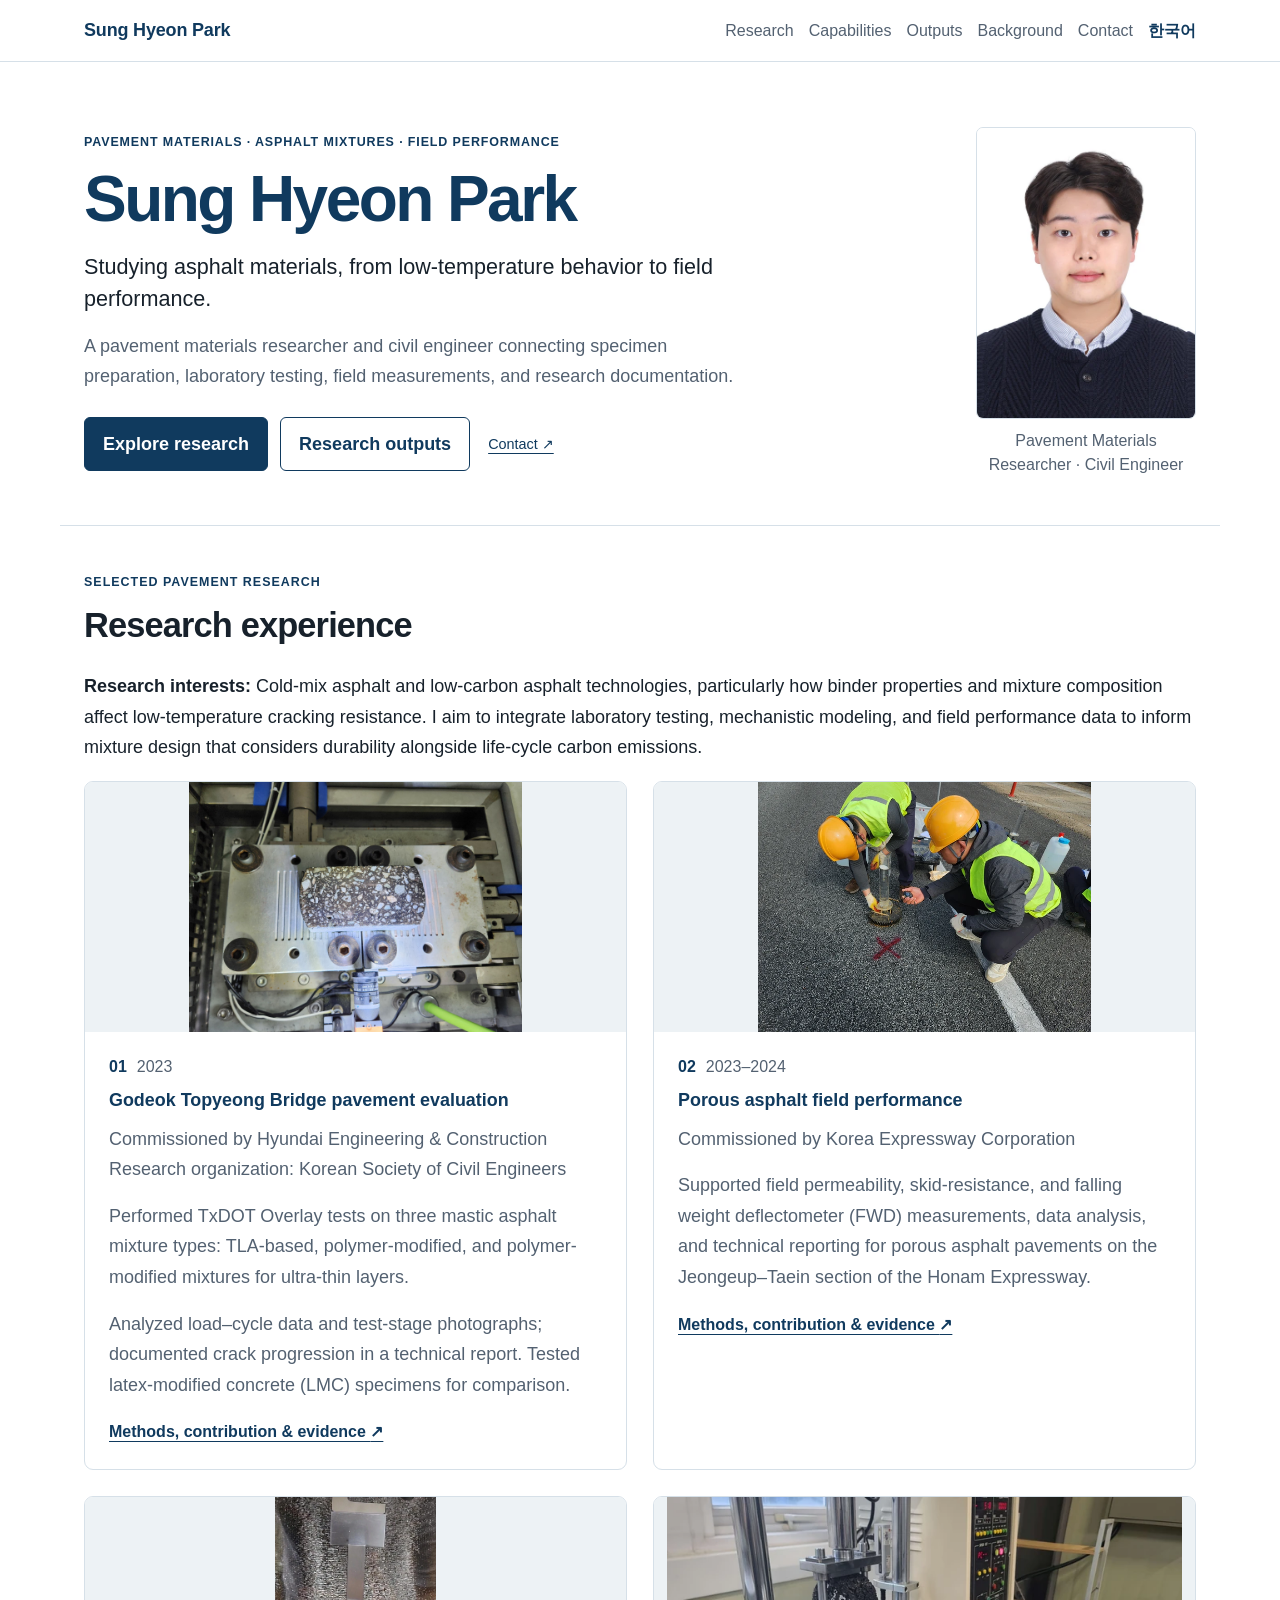
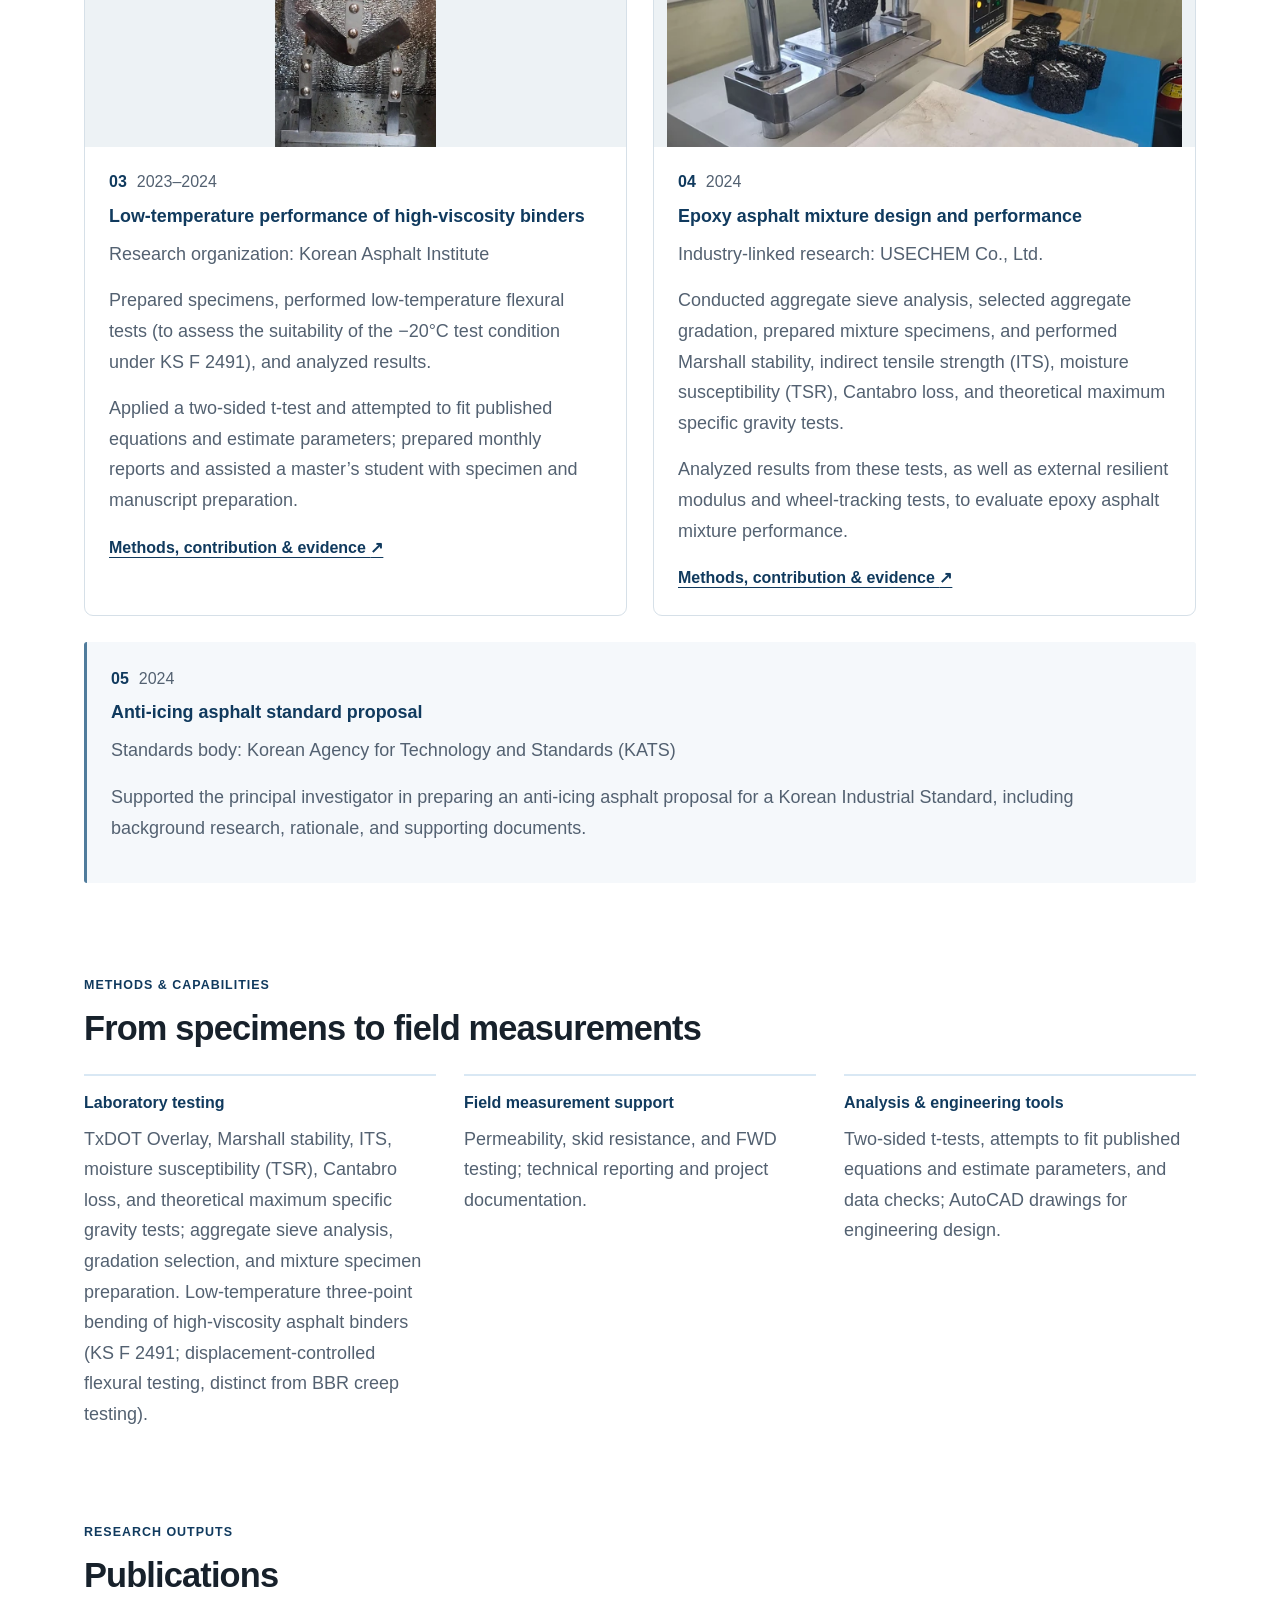
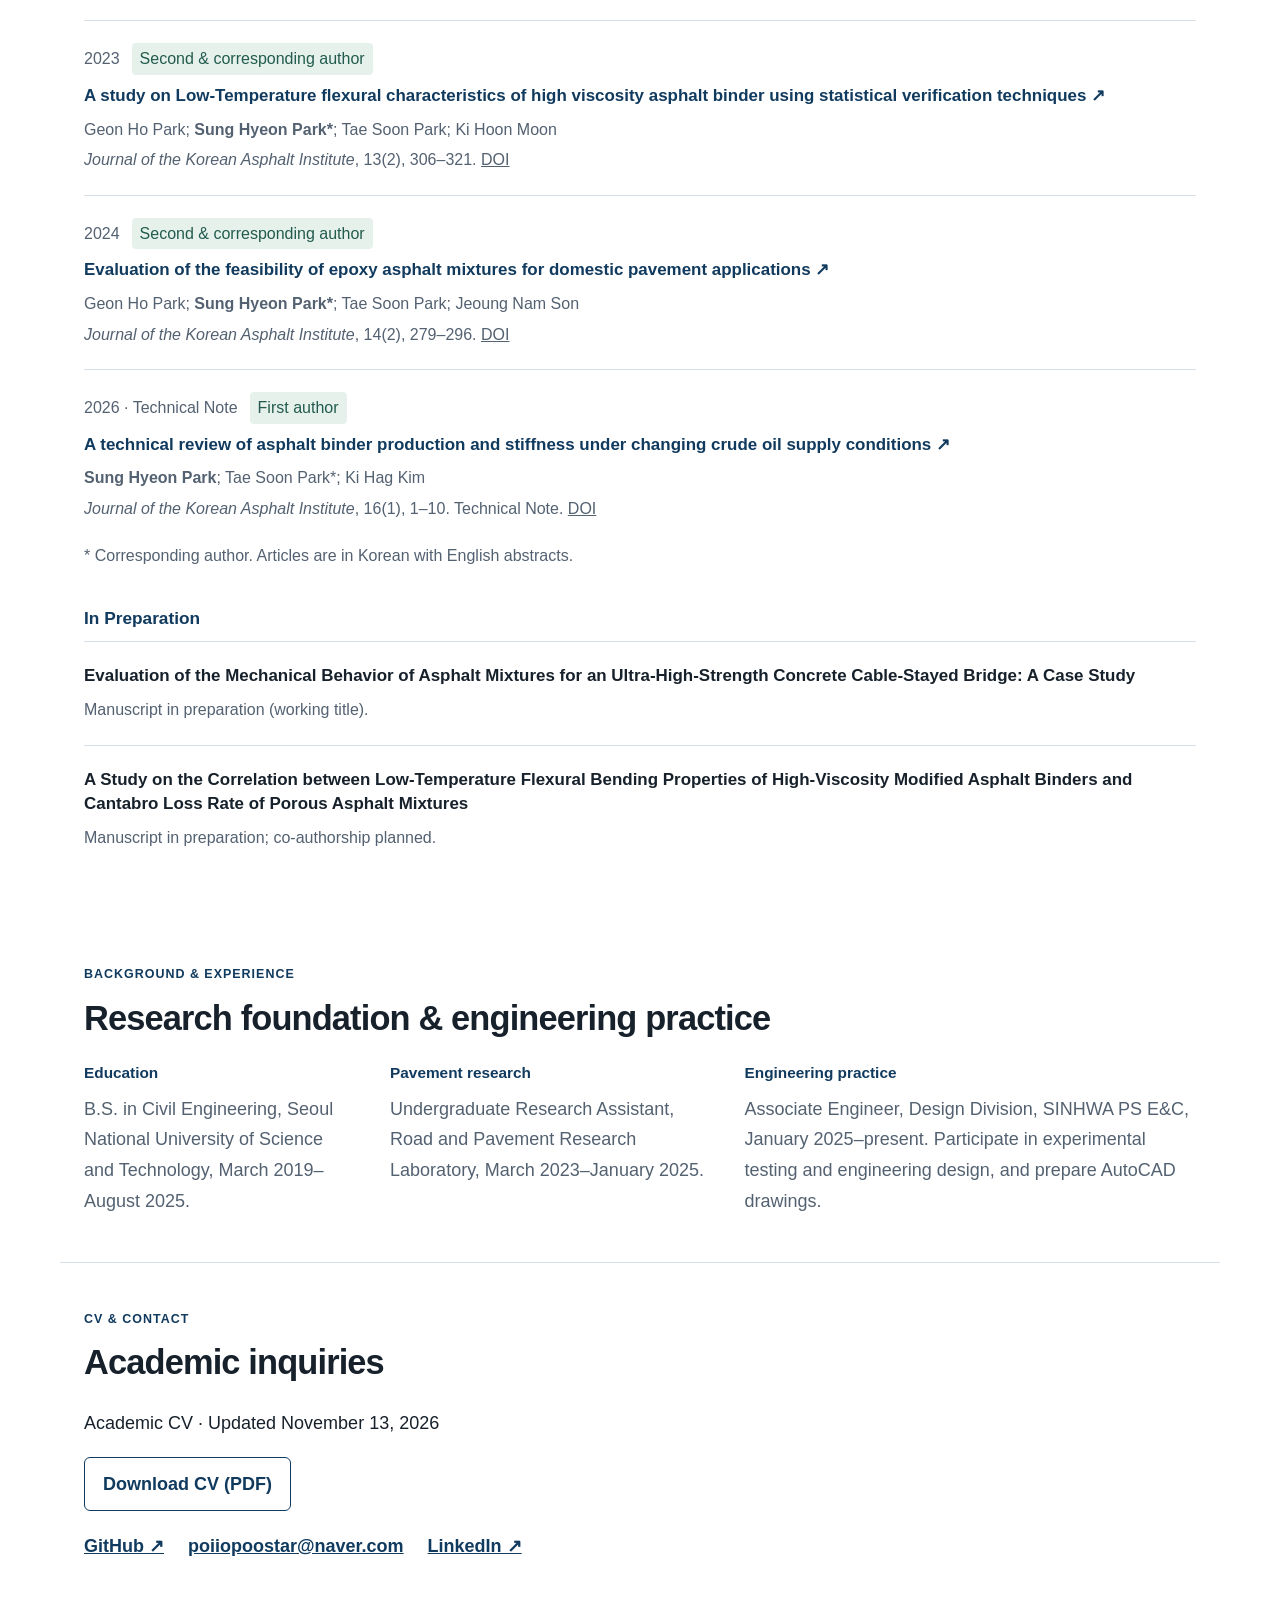
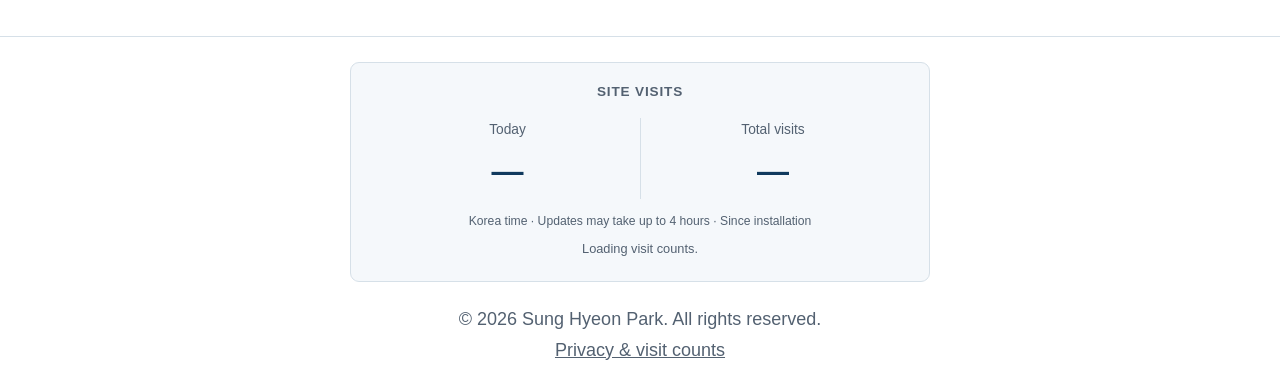
==== commit 666c4a0b: "Align bilingual portfolio and public CV with November 13, 2026 source" ====
--- a/index.html
+++ b/index.html
@@ -11,13 +11,13 @@
 <meta content="summary_large_image" name="twitter:card"/><meta content="Pavement Materials Research | Sung Hyeon Park" name="twitter:title"/><meta content="Sung Hyeon Park: low-temperature asphalt performance, porous pavement field monitoring, mixture testing, and research contributions." name="twitter:description"/><meta content="https://sunghyeonpark-engineering.github.io/assets/portfolio-share.png" name="twitter:image"/>
 <link href="assets/favicon.svg" rel="icon" type="image/svg+xml"/><link href="styles.css?v=20261102-cv" rel="stylesheet"/>
 <script defer="" src="analytics.js?v=20261016-privacy"></script><script defer="" src="photos.js?v=20261008"></script>
-<script type="application/ld+json">{"@context": "https://schema.org", "@type": "Person", "name": "Sung Hyeon Park", "url": "https://sunghyeonpark-engineering.github.io/", "image": "https://sunghyeonpark-engineering.github.io/assets/photos/sung-hyeon-park-900.webp", "sameAs": ["https://www.linkedin.com/in/sung-hyeon-park-64b91a425/"], "alumniOf": {"@type": "CollegeOrUniversity", "name": "Seoul National University of Science and Technology"}, "knowsAbout": ["Pavement materials", "Asphalt mixtures", "Low-temperature performance", "Field pavement performance"]}</script><link rel="stylesheet" href="field-photo-update.css?v=20261019-selected"></head><body class="portfolio-home portfolio-readable"><a class="skip-link" href="#main-content">Skip to main content</a><header class="site-header"><nav aria-label="Primary navigation" class="nav"><a class="logo" href="#top">Sung Hyeon Park</a><div class="nav-links"><a href="#research-photos">Research</a><a href="#methods">Capabilities</a><a href="#outputs">Outputs</a><a href="#professional">Background</a><a href="#cv-contact">Contact</a><a class="language-link" href="ko.html" hreflang="ko" lang="ko">한국어</a></div></nav></header><main id="main-content"><section class="portfolio-hero" id="top"><div><p class="eyebrow">Pavement materials · Asphalt mixtures · Field performance</p><h1>Sung Hyeon Park</h1><p class="hero-lead">Studying asphalt materials, from low-temperature behavior to field performance.</p><p class="hero-bio">A pavement materials researcher and civil engineer connecting specimen preparation, laboratory testing, field measurements, and research documentation.</p><div class="hero-actions"><a class="button primary" href="#research-photos">Explore research</a><a class="button secondary" href="#outputs">Research outputs</a><a class="hero-contact" href="#cv-contact">Contact ↗</a></div></div><figure class="profile-portrait"><img alt="Portrait of Sung Hyeon Park" fetchpriority="high" height="1200" sizes="(max-width: 680px) 150px, 220px" src="assets/photos/sung-hyeon-park-480.webp" srcset="assets/photos/sung-hyeon-park-480.webp 480w, assets/photos/sung-hyeon-park-900.webp 900w" width="900"/><figcaption>Pavement Materials Researcher · Civil Engineer</figcaption></figure></section><section class="section selected-research" id="research-photos"><span class="anchor-alias" id="projects"></span><span class="anchor-alias" id="interests"></span><div class="section-heading"><p class="eyebrow">Selected pavement research</p><h2>Research experience</h2></div><p class="research-interests"><strong>Research interests:</strong> Asphalt mixture design and performance evaluation; mechanistic modeling; low-temperature asphalt binder behavior; laboratory cracking tests; porous pavement field performance; carbon-free asphalt technology.</p><div class="research-card-grid"><article class="research-card" data-project="mastic-asphalt"><a class="research-card-image" href="mastic-asphalt-overlay.html"><img src="assets/research-gallery/072-tx-test-480.webp" srcset="assets/research-gallery/072-tx-test-480.webp 480w, assets/research-gallery/072-tx-test-1600.jpg 1600w" sizes="(max-width: 680px) calc(100vw - 36px), 520px" width="1600" height="1200" loading="lazy" decoding="async" alt="Texas Overlay specimen mounting"></a><div class="research-card-body"><p class="card-meta"><span>01</span> 2023</p><h3><a href="mastic-asphalt-overlay.html">Godeok Topyeong Bridge pavement evaluation</a></h3><p class="project-institutions">Commissioned by Hyundai Engineering &amp; Construction<br/>Research organization: Korean Society of Civil Engineers</p><p>Performed TxDOT Overlay tests on three mastic asphalt mixture types: TLA-based, polymer-modified, and polymer-modified mixtures for ultra-thin layers.</p><p>Analyzed load–cycle data and test-stage photographs; documented crack progression in a technical report. Tested pre-prepared latex-modified concrete (LMC) specimens.</p><a class="case-link" href="mastic-asphalt-overlay.html">Methods, contribution &amp; evidence <span aria-hidden="true">↗</span></a></div></article><article class="research-card" data-project="porous-asphalt"><a class="research-card-image" href="porous-asphalt-field.html"><img src="assets/photos/field-permeability-selected-640.webp" srcset="assets/photos/field-permeability-selected-640.webp 640w, assets/photos/field-permeability-selected-1600.webp 1600w" sizes="(max-width: 680px) calc(100vw - 36px), 400px" width="4000" height="3000" loading="lazy" decoding="async" alt="Two workers carrying out a field permeability test, with the tube and stopwatch visible"></a><div class="research-card-body"><p class="card-meta"><span>02</span> 2023–2024</p><h3><a href="porous-asphalt-field.html">Porous asphalt field performance</a></h3><p class="project-institutions">Commissioned by Korea Expressway Corporation</p><p>Supported field permeability, skid-resistance, and falling weight deflectometer (FWD) measurements, data analysis, and technical reporting for porous asphalt pavements on the Jeongeup–Taein section of the Honam Expressway.</p><a class="case-link" href="porous-asphalt-field.html">Methods, contribution &amp; evidence <span aria-hidden="true">↗</span></a></div></article><article class="research-card" data-project="low-temperature"><a class="research-card-image" href="low-temperature-binder.html"><img alt="A black binder beam bends downward beneath a central loading nose between two supports." class="" decoding="async" height="1170" loading="lazy" sizes="(max-width: 680px) calc(100vw - 36px), 540px" src="assets/photos/binder-large-bending-20261010-640.webp" srcset="assets/photos/binder-large-bending-20261010-640.webp 413w, assets/photos/binder-large-bending-20261010-1280.webp 755w" width="755"/></a><div class="research-card-body"><p class="card-meta"><span>03</span> 2023–2024</p><h3><a href="low-temperature-binder.html">Low-temperature performance of high-viscosity binders</a></h3><p class="project-institutions">Research organization: Korean Asphalt Institute</p><p>Prepared specimens, performed low-temperature flexural tests (to assess the suitability of the −20°C test condition under KS F 2491), and analyzed results.</p><p>Applied a two-sided t-test and attempted to fit published equations and estimate parameters; prepared monthly reports and assisted a master’s student with specimen and manuscript preparation.</p><a class="case-link" href="low-temperature-binder.html">Methods, contribution &amp; evidence <span aria-hidden="true">↗</span></a></div></article><article class="research-card" data-project="epoxy-asphalt"><a class="research-card-image" href="epoxy-asphalt.html"><img alt="Indirect tensile loading of an asphalt mixture specimen" class="" decoding="async" height="1943" loading="lazy" sizes="(max-width: 680px) calc(100vw - 36px), 540px" src="assets/photos/epoxy-strength-v2-640.webp" srcset="assets/photos/epoxy-strength-v2-640.webp 640w, assets/photos/epoxy-strength-v2-1280.webp 1280w" width="4000"/></a><div class="research-card-body"><p class="card-meta"><span>04</span> 2024</p><h3><a href="epoxy-asphalt.html">Epoxy asphalt mixture design and performance</a></h3><p class="project-institutions">Industry-linked research: USECHEM Co., Ltd.</p><p>Conducted aggregate sieve analysis, selected aggregate gradation, prepared mixture specimens, and performed Marshall stability, indirect tensile strength (ITS), Cantabro loss, and theoretical maximum specific gravity tests.</p><p>Analyzed results from these tests, as well as external resilient modulus and wheel-tracking tests, to evaluate epoxy asphalt mixture performance.</p><a class="case-link" href="epoxy-asphalt.html">Methods, contribution &amp; evidence <span aria-hidden="true">↗</span></a></div></article></div><div class="research-note-grid"><article class="research-note" data-project="standardization"><p class="card-meta"><span>05</span> 2024</p><h3>Anti-icing asphalt standard proposal</h3><p class="project-institutions">Standards body: Korean Agency for Technology and Standards (KATS)</p><p>Supported the principal investigator in preparing an anti-icing asphalt proposal for a Korean Industrial Standard, including background research, rationale, and supporting documents. The proposal reached final review; formal adoption remains incomplete.</p></article></div></section><section class="section" id="methods"><span class="anchor-alias" id="skills"></span><div class="section-heading"><p class="eyebrow">Methods &amp; capabilities</p><h2>From specimens to field measurements</h2></div><div class="capability-grid"><article><h3>Laboratory testing</h3><p>TxDOT Overlay, Marshall stability, ITS, Cantabro loss, and theoretical maximum specific gravity tests; aggregate sieve analysis, gradation selection, and mixture specimen preparation. Low-temperature three-point bending of high-viscosity asphalt binders (KS F 2491; displacement-controlled flexural testing, distinct from BBR creep testing).</p></article><article><h3>Field measurement support</h3><p>Permeability, skid resistance, and FWD testing; technical reporting and project documentation.</p></article><article><h3>Analysis &amp; engineering tools</h3><p>Two-sided t-tests, attempts to fit published equations and estimate parameters, and data checks; AutoCAD drawings, SUNEX, and GeoStudio SLOPE/W for engineering support.</p></article></div></section><section class="section" id="outputs"><div class="section-heading"><p class="eyebrow">Research outputs</p><h2>Publications</h2></div><div class="papers"><article class="output-paper"><p class="output-label"><span>2023</span><span class="role-badge">Second &amp; corresponding author</span></p><h3><a href="https://doi.org/10.22702/jkai.2023.13.2.25"><cite>A study on Low-Temperature flexural characteristics of high viscosity asphalt binder useing statistical verification techniques</cite> ↗</a></h3><p class="authors">
+<script type="application/ld+json">{"@context": "https://schema.org", "@type": "Person", "name": "Sung Hyeon Park", "url": "https://sunghyeonpark-engineering.github.io/", "image": "https://sunghyeonpark-engineering.github.io/assets/photos/sung-hyeon-park-900.webp", "sameAs": ["https://www.linkedin.com/in/sunghyeon-park/"], "alumniOf": {"@type": "CollegeOrUniversity", "name": "Seoul National University of Science and Technology"}, "knowsAbout": ["Pavement materials", "Asphalt mixtures", "Low-temperature performance", "Field pavement performance"]}</script><link rel="stylesheet" href="field-photo-update.css?v=20261019-selected"></head><body class="portfolio-home portfolio-readable"><a class="skip-link" href="#main-content">Skip to main content</a><header class="site-header"><nav aria-label="Primary navigation" class="nav"><a class="logo" href="#top">Sung Hyeon Park</a><div class="nav-links"><a href="#research-photos">Research</a><a href="#methods">Capabilities</a><a href="#outputs">Outputs</a><a href="#professional">Background</a><a href="#cv-contact">Contact</a><a class="language-link" href="ko.html" hreflang="ko" lang="ko">한국어</a></div></nav></header><main id="main-content"><section class="portfolio-hero" id="top"><div><p class="eyebrow">Pavement materials · Asphalt mixtures · Field performance</p><h1>Sung Hyeon Park</h1><p class="hero-lead">Studying asphalt materials, from low-temperature behavior to field performance.</p><p class="hero-bio">A pavement materials researcher and civil engineer connecting specimen preparation, laboratory testing, field measurements, and research documentation.</p><div class="hero-actions"><a class="button primary" href="#research-photos">Explore research</a><a class="button secondary" href="#outputs">Research outputs</a><a class="hero-contact" href="#cv-contact">Contact ↗</a></div></div><figure class="profile-portrait"><img alt="Portrait of Sung Hyeon Park" fetchpriority="high" height="1200" sizes="(max-width: 680px) 150px, 220px" src="assets/photos/sung-hyeon-park-480.webp" srcset="assets/photos/sung-hyeon-park-480.webp 480w, assets/photos/sung-hyeon-park-900.webp 900w" width="900"/><figcaption>Pavement Materials Researcher · Civil Engineer</figcaption></figure></section><section class="section selected-research" id="research-photos"><span class="anchor-alias" id="projects"></span><span class="anchor-alias" id="interests"></span><div class="section-heading"><p class="eyebrow">Selected pavement research</p><h2>Research experience</h2></div><p class="research-interests"><strong>Research interests:</strong> Cold-mix asphalt and low-carbon asphalt technologies, particularly how binder properties and mixture composition affect low-temperature cracking resistance. I aim to integrate laboratory testing, mechanistic modeling, and field performance data to inform mixture design that considers durability alongside life-cycle carbon emissions.</p><div class="research-card-grid"><article class="research-card" data-project="mastic-asphalt"><a class="research-card-image" href="mastic-asphalt-overlay.html"><img src="assets/research-gallery/072-tx-test-480.webp" srcset="assets/research-gallery/072-tx-test-480.webp 480w, assets/research-gallery/072-tx-test-1600.jpg 1600w" sizes="(max-width: 680px) calc(100vw - 36px), 520px" width="1600" height="1200" loading="lazy" decoding="async" alt="Texas Overlay specimen mounting"></a><div class="research-card-body"><p class="card-meta"><span>01</span> 2023</p><h3><a href="mastic-asphalt-overlay.html">Godeok Topyeong Bridge pavement evaluation</a></h3><p class="project-institutions">Commissioned by Hyundai Engineering &amp; Construction<br/>Research organization: Korean Society of Civil Engineers</p><p>Performed TxDOT Overlay tests on three mastic asphalt mixture types: TLA-based, polymer-modified, and polymer-modified mixtures for ultra-thin layers.</p><p>Analyzed load–cycle data and test-stage photographs; documented crack progression in a technical report. Tested latex-modified concrete (LMC) specimens for comparison.</p><a class="case-link" href="mastic-asphalt-overlay.html">Methods, contribution &amp; evidence <span aria-hidden="true">↗</span></a></div></article><article class="research-card" data-project="porous-asphalt"><a class="research-card-image" href="porous-asphalt-field.html"><img src="assets/photos/field-permeability-selected-640.webp" srcset="assets/photos/field-permeability-selected-640.webp 640w, assets/photos/field-permeability-selected-1600.webp 1600w" sizes="(max-width: 680px) calc(100vw - 36px), 400px" width="4000" height="3000" loading="lazy" decoding="async" alt="Two workers carrying out a field permeability test, with the tube and stopwatch visible"></a><div class="research-card-body"><p class="card-meta"><span>02</span> 2023–2024</p><h3><a href="porous-asphalt-field.html">Porous asphalt field performance</a></h3><p class="project-institutions">Commissioned by Korea Expressway Corporation</p><p>Supported field permeability, skid-resistance, and falling weight deflectometer (FWD) measurements, data analysis, and technical reporting for porous asphalt pavements on the Jeongeup–Taein section of the Honam Expressway.</p><a class="case-link" href="porous-asphalt-field.html">Methods, contribution &amp; evidence <span aria-hidden="true">↗</span></a></div></article><article class="research-card" data-project="low-temperature"><a class="research-card-image" href="low-temperature-binder.html"><img alt="A black binder beam bends downward beneath a central loading nose between two supports." class="" decoding="async" height="1170" loading="lazy" sizes="(max-width: 680px) calc(100vw - 36px), 540px" src="assets/photos/binder-large-bending-20261010-640.webp" srcset="assets/photos/binder-large-bending-20261010-640.webp 413w, assets/photos/binder-large-bending-20261010-1280.webp 755w" width="755"/></a><div class="research-card-body"><p class="card-meta"><span>03</span> 2023–2024</p><h3><a href="low-temperature-binder.html">Low-temperature performance of high-viscosity binders</a></h3><p class="project-institutions">Research organization: Korean Asphalt Institute</p><p>Prepared specimens, performed low-temperature flexural tests (to assess the suitability of the −20°C test condition under KS F 2491), and analyzed results.</p><p>Applied a two-sided t-test and attempted to fit published equations and estimate parameters; prepared monthly reports and assisted a master’s student with specimen and manuscript preparation.</p><a class="case-link" href="low-temperature-binder.html">Methods, contribution &amp; evidence <span aria-hidden="true">↗</span></a></div></article><article class="research-card" data-project="epoxy-asphalt"><a class="research-card-image" href="epoxy-asphalt.html"><img alt="Indirect tensile loading of an asphalt mixture specimen" class="" decoding="async" height="1943" loading="lazy" sizes="(max-width: 680px) calc(100vw - 36px), 540px" src="assets/photos/epoxy-strength-v2-640.webp" srcset="assets/photos/epoxy-strength-v2-640.webp 640w, assets/photos/epoxy-strength-v2-1280.webp 1280w" width="4000"/></a><div class="research-card-body"><p class="card-meta"><span>04</span> 2024</p><h3><a href="epoxy-asphalt.html">Epoxy asphalt mixture design and performance</a></h3><p class="project-institutions">Industry-linked research: USECHEM Co., Ltd.</p><p>Conducted aggregate sieve analysis, selected aggregate gradation, prepared mixture specimens, and performed Marshall stability, indirect tensile strength (ITS), moisture susceptibility (TSR), Cantabro loss, and theoretical maximum specific gravity tests.</p><p>Analyzed results from these tests, as well as external resilient modulus and wheel-tracking tests, to evaluate epoxy asphalt mixture performance.</p><a class="case-link" href="epoxy-asphalt.html">Methods, contribution &amp; evidence <span aria-hidden="true">↗</span></a></div></article></div><div class="research-note-grid"><article class="research-note" data-project="standardization"><p class="card-meta"><span>05</span> 2024</p><h3>Anti-icing asphalt standard proposal</h3><p class="project-institutions">Standards body: Korean Agency for Technology and Standards (KATS)</p><p>Supported the principal investigator in preparing an anti-icing asphalt proposal for a Korean Industrial Standard, including background research, rationale, and supporting documents.</p></article></div></section><section class="section" id="methods"><span class="anchor-alias" id="skills"></span><div class="section-heading"><p class="eyebrow">Methods &amp; capabilities</p><h2>From specimens to field measurements</h2></div><div class="capability-grid"><article><h3>Laboratory testing</h3><p>TxDOT Overlay, Marshall stability, ITS, moisture susceptibility (TSR), Cantabro loss, and theoretical maximum specific gravity tests; aggregate sieve analysis, gradation selection, and mixture specimen preparation. Low-temperature three-point bending of high-viscosity asphalt binders (KS F 2491; displacement-controlled flexural testing, distinct from BBR creep testing).</p></article><article><h3>Field measurement support</h3><p>Permeability, skid resistance, and FWD testing; technical reporting and project documentation.</p></article><article><h3>Analysis &amp; engineering tools</h3><p>Two-sided t-tests, attempts to fit published equations and estimate parameters, and data checks; AutoCAD drawings for engineering design.</p></article></div></section><section class="section" id="outputs"><div class="section-heading"><p class="eyebrow">Research outputs</p><h2>Publications</h2></div><div class="papers"><article class="output-paper"><p class="output-label"><span>2023</span><span class="role-badge">Second &amp; corresponding author</span></p><h3><a href="https://doi.org/10.22702/jkai.2023.13.2.25"><cite>A study on Low-Temperature flexural characteristics of high viscosity asphalt binder using statistical verification techniques</cite> ↗</a></h3><p class="authors">
             Geon Ho Park; <strong>Sung Hyeon Park*</strong>; Tae Soon Park; Ki Hoon Moon
           </p><p class="publication-meta"><em>Journal of the Korean Asphalt Institute</em>, 13(2), 306–321. <a href="https://doi.org/10.22702/jkai.2023.13.2.25">DOI</a></p></article><article class="output-paper"><p class="output-label"><span>2024</span><span class="role-badge">Second &amp; corresponding author</span></p><h3><a href="https://doi.org/10.22702/jkai.2024.14.2.26"><cite>Evaluation of the feasibility of epoxy asphalt mixtures for domestic pavement applications</cite> ↗</a></h3><p class="authors">
             Geon Ho Park; <strong>Sung Hyeon Park*</strong>; Tae Soon Park; Jeoung Nam Son
           </p><p class="publication-meta"><em>Journal of the Korean Asphalt Institute</em>, 14(2), 279–296. <a href="https://doi.org/10.22702/jkai.2024.14.2.26">DOI</a></p></article><article class="output-paper"><p class="output-label"><span>2026 · Technical Note</span><span class="role-badge">First author</span></p><h3><a href="https://doi.org/10.22702/jkai.2026.16.1.1"><cite>A technical review of asphalt binder production and stiffness under changing crude oil supply conditions</cite> ↗</a></h3><p class="authors">
 <strong>Sung Hyeon Park</strong>; Tae Soon Park*; Ki Hag Kim
-          </p><p class="publication-meta"><em>Journal of the Korean Asphalt Institute</em>, 16(1), 1–10. Technical Note. <a href="https://doi.org/10.22702/jkai.2026.16.1.1">DOI</a></p></article></div><p class="publication-key">* Corresponding author. Articles are in Korean with English abstracts.</p><div class="manuscripts-in-preparation" aria-labelledby="preparation-heading"><h3 id="preparation-heading">In Preparation</h3><div class="papers"><article class="output-paper"><h4 lang="en"><cite>Evaluation of the Mechanical Behavior of Asphalt Mixtures for an Ultra-High-Strength Concrete Cable-Stayed Bridge: A Case Study</cite></h4><p class="publication-meta">Manuscript in preparation (working title).</p></article><article class="output-paper"><h4 lang="en"><cite>A Study on the Correlation between Low-Temperature Flexural Bending Properties of High-Viscosity Modified Asphalt Binders and Cantabro Loss Rate of Porous Asphalt Mixtures</cite></h4><p class="publication-meta">Manuscript in preparation; co-authorship planned.</p></article></div></div><template id="hidden-conference-presentations"><div class="conference-heading" id="presentations"><h3>Conference posters</h3><a href="ground-anchor-validation.html">Complementary research: anchor validation ↗</a></div><div class="conference-grid"><article class="conference-card"><a class="poster-link" href="assets/2026-kgs-spring-poster.pdf"><img alt="2026 Korean Geotechnical Society poster preview" height="792" loading="lazy" src="assets/2026-kgs-spring-poster-thumb.webp" width="560"/></a><div><p class="output-label">2026 · Poster presented</p><h4>Mock-up Tests on Load-Transfer Mechanism of High-Inclination Ground Anchors in TPS and TEA Systems under Varying Installation Angles</h4><p class="meta-line">Korean Geotechnical Society · Seoul · March 26–27, 2026</p><p class="conference-role">First author · Presented by Sung Hyeon Park</p><div class="document-links"><a href="assets/2026-kgs-spring-paper.pdf">Paper PDF</a><a href="assets/2026-kgs-spring-poster.pdf">Poster PDF</a></div></div></article><article class="conference-card"><a class="poster-link" href="assets/2025-kgs-fall-poster.pdf"><img alt="2025 Korean Geotechnical Society poster preview" height="809" loading="lazy" src="assets/2025-kgs-fall-poster-thumb.webp" width="560"/></a><div><p class="output-label">2025 · Poster presented</p><h4>A Study on the Load Transfer Mechanism of High-Inclination Ground Anchors Applied to TPS and TEA Methods through Experimental Investigation</h4><p class="meta-line">Korean Geotechnical Society · Incheon · September 19, 2025</p><p class="conference-role">First author · Presented by Sung Hyeon Park</p><div class="document-links"><a href="assets/2025-kgs-fall-paper.pdf">Paper PDF</a><a href="assets/2025-kgs-fall-poster.pdf">Poster PDF</a></div></div></article></div><details class="planned-output"><summary>Planned: KSCE 2026 Convention · Jeongseon · October 21–23, 2026</summary><p>Experimental study on the effect of high-angle ground anchor installation angle on friction loss in the TEA guide bracket. Proceedings inclusion and poster presentation planned; corresponding author.</p></details></template></section><section class="section" id="professional"><span class="anchor-alias" id="about"></span><div class="section-heading"><p class="eyebrow">Background &amp; experience</p><h2>Research foundation &amp; engineering practice</h2></div><div class="background-list"><article><h3>Education</h3><p>B.S. in Engineering, Civil Engineering, Seoul National University of Science and Technology, March 2019–August 2025.</p></article><article><h3>Pavement research</h3><p>Undergraduate Research Assistant, Road and Pavement Research Laboratory, March 2023–January 2025.</p></article><article><h3>Engineering practice</h3><p>Associate Engineer, Design Division, SINHWA PS E&amp;C, January 2025–present. Participate in experimental testing and engineering design, and prepare AutoCAD drawings.</p></article></div></section><section class="section contact-section" id="cv-contact"><div class="section-heading"><p class="eyebrow">CV &amp; contact</p><h2>Academic inquiries</h2></div><p>Academic CV available upon request.</p><div class="contact-links"><a href="https://github.com/SungHyeonPark-Engineering">GitHub ↗</a><a href="mailto:poiiopoostar@naver.com">poiiopoostar@naver.com</a><a href="https://www.linkedin.com/in/sung-hyeon-park-64b91a425/">LinkedIn ↗</a></div></section></main><footer class="site-footer">
+          </p><p class="publication-meta"><em>Journal of the Korean Asphalt Institute</em>, 16(1), 1–10. Technical Note. <a href="https://doi.org/10.22702/jkai.2026.16.1.1">DOI</a></p></article></div><p class="publication-key">* Corresponding author. Articles are in Korean with English abstracts.</p><div class="manuscripts-in-preparation" aria-labelledby="preparation-heading"><h3 id="preparation-heading">In Preparation</h3><div class="papers"><article class="output-paper"><h4 lang="en"><cite>Evaluation of the Mechanical Behavior of Asphalt Mixtures for an Ultra-High-Strength Concrete Cable-Stayed Bridge: A Case Study</cite></h4><p class="publication-meta">Manuscript in preparation (working title).</p></article><article class="output-paper"><h4 lang="en"><cite>A Study on the Correlation between Low-Temperature Flexural Bending Properties of High-Viscosity Modified Asphalt Binders and Cantabro Loss Rate of Porous Asphalt Mixtures</cite></h4><p class="publication-meta">Manuscript in preparation; co-authorship planned.</p></article></div></div><template id="hidden-conference-presentations"><div class="conference-heading" id="presentations"><h3>Conference posters</h3><a href="ground-anchor-validation.html">Complementary research: anchor validation ↗</a></div><div class="conference-grid"><article class="conference-card"><a class="poster-link" href="assets/2026-kgs-spring-poster.pdf"><img alt="2026 Korean Geotechnical Society poster preview" height="792" loading="lazy" src="assets/2026-kgs-spring-poster-thumb.webp" width="560"/></a><div><p class="output-label">2026 · Poster presented</p><h4>Mock-up Tests on Load-Transfer Mechanism of High-Inclination Ground Anchors in TPS and TEA Systems under Varying Installation Angles</h4><p class="meta-line">Korean Geotechnical Society · Seoul · March 26–27, 2026</p><p class="conference-role">First author · Presented by Sung Hyeon Park</p><div class="document-links"><a href="assets/2026-kgs-spring-paper.pdf">Paper PDF</a><a href="assets/2026-kgs-spring-poster.pdf">Poster PDF</a></div></div></article><article class="conference-card"><a class="poster-link" href="assets/2025-kgs-fall-poster.pdf"><img alt="2025 Korean Geotechnical Society poster preview" height="809" loading="lazy" src="assets/2025-kgs-fall-poster-thumb.webp" width="560"/></a><div><p class="output-label">2025 · Poster presented</p><h4>A Study on the Load Transfer Mechanism of High-Inclination Ground Anchors Applied to TPS and TEA Methods through Experimental Investigation</h4><p class="meta-line">Korean Geotechnical Society · Incheon · September 19, 2025</p><p class="conference-role">First author · Presented by Sung Hyeon Park</p><div class="document-links"><a href="assets/2025-kgs-fall-paper.pdf">Paper PDF</a><a href="assets/2025-kgs-fall-poster.pdf">Poster PDF</a></div></div></article></div><details class="planned-output"><summary>Planned: KSCE 2026 Convention · Jeongseon · October 21–23, 2026</summary><p>Experimental study on the effect of high-angle ground anchor installation angle on friction loss in the TEA guide bracket. Proceedings inclusion and poster presentation planned; corresponding author.</p></details></template></section><section class="section" id="professional"><span class="anchor-alias" id="about"></span><div class="section-heading"><p class="eyebrow">Background &amp; experience</p><h2>Research foundation &amp; engineering practice</h2></div><div class="background-list"><article><h3>Education</h3><p>B.S. in Civil Engineering, Seoul National University of Science and Technology, March 2019–August 2025.</p></article><article><h3>Pavement research</h3><p>Undergraduate Research Assistant, Road and Pavement Research Laboratory, March 2023–January 2025.</p></article><article><h3>Engineering practice</h3><p>Associate Engineer, Design Division, SINHWA PS E&amp;C, January 2025–present. Participate in experimental testing and engineering design, and prepare AutoCAD drawings.</p></article></div></section><section class="section contact-section" id="cv-contact"><div class="section-heading"><p class="eyebrow">CV &amp; contact</p><h2>Academic inquiries</h2></div><p>Academic CV · Updated November 13, 2026</p><p><a class="button secondary" href="assets/sunghyeon-park-cv.pdf" download>Download CV (PDF)</a></p><div class="contact-links"><a href="https://github.com/SungHyeonPark-Engineering">GitHub ↗</a><a href="mailto:poiiopoostar@naver.com">poiiopoostar@naver.com</a><a href="https://www.linkedin.com/in/sunghyeon-park/">LinkedIn ↗</a></div></section></main><footer class="site-footer">
 <section aria-labelledby="visits-heading" class="visitor-stats">
 <h2 id="visits-heading">Site visits</h2>
 <dl><div><dt>Today</dt><dd id="visits-today">—</dd></div><div><dt>Total visits</dt><dd id="visits-total">—</dd></div></dl>
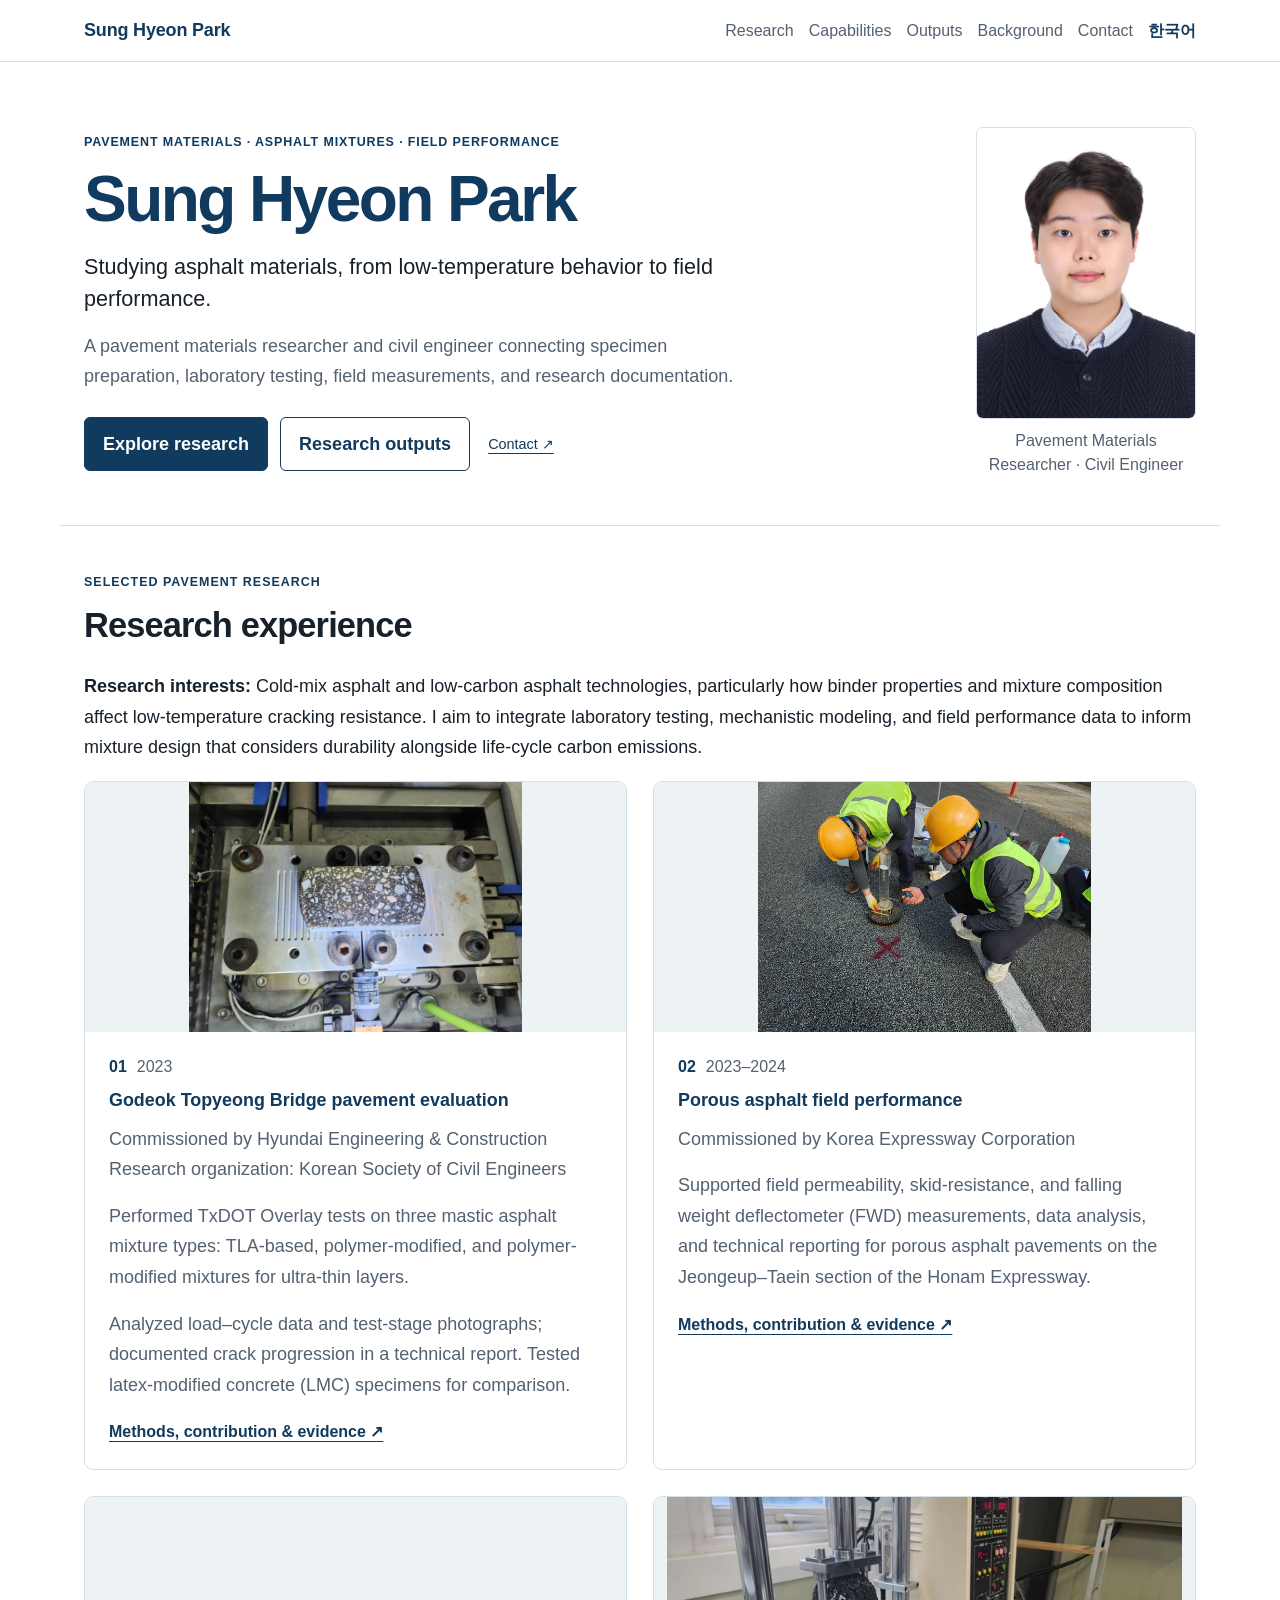
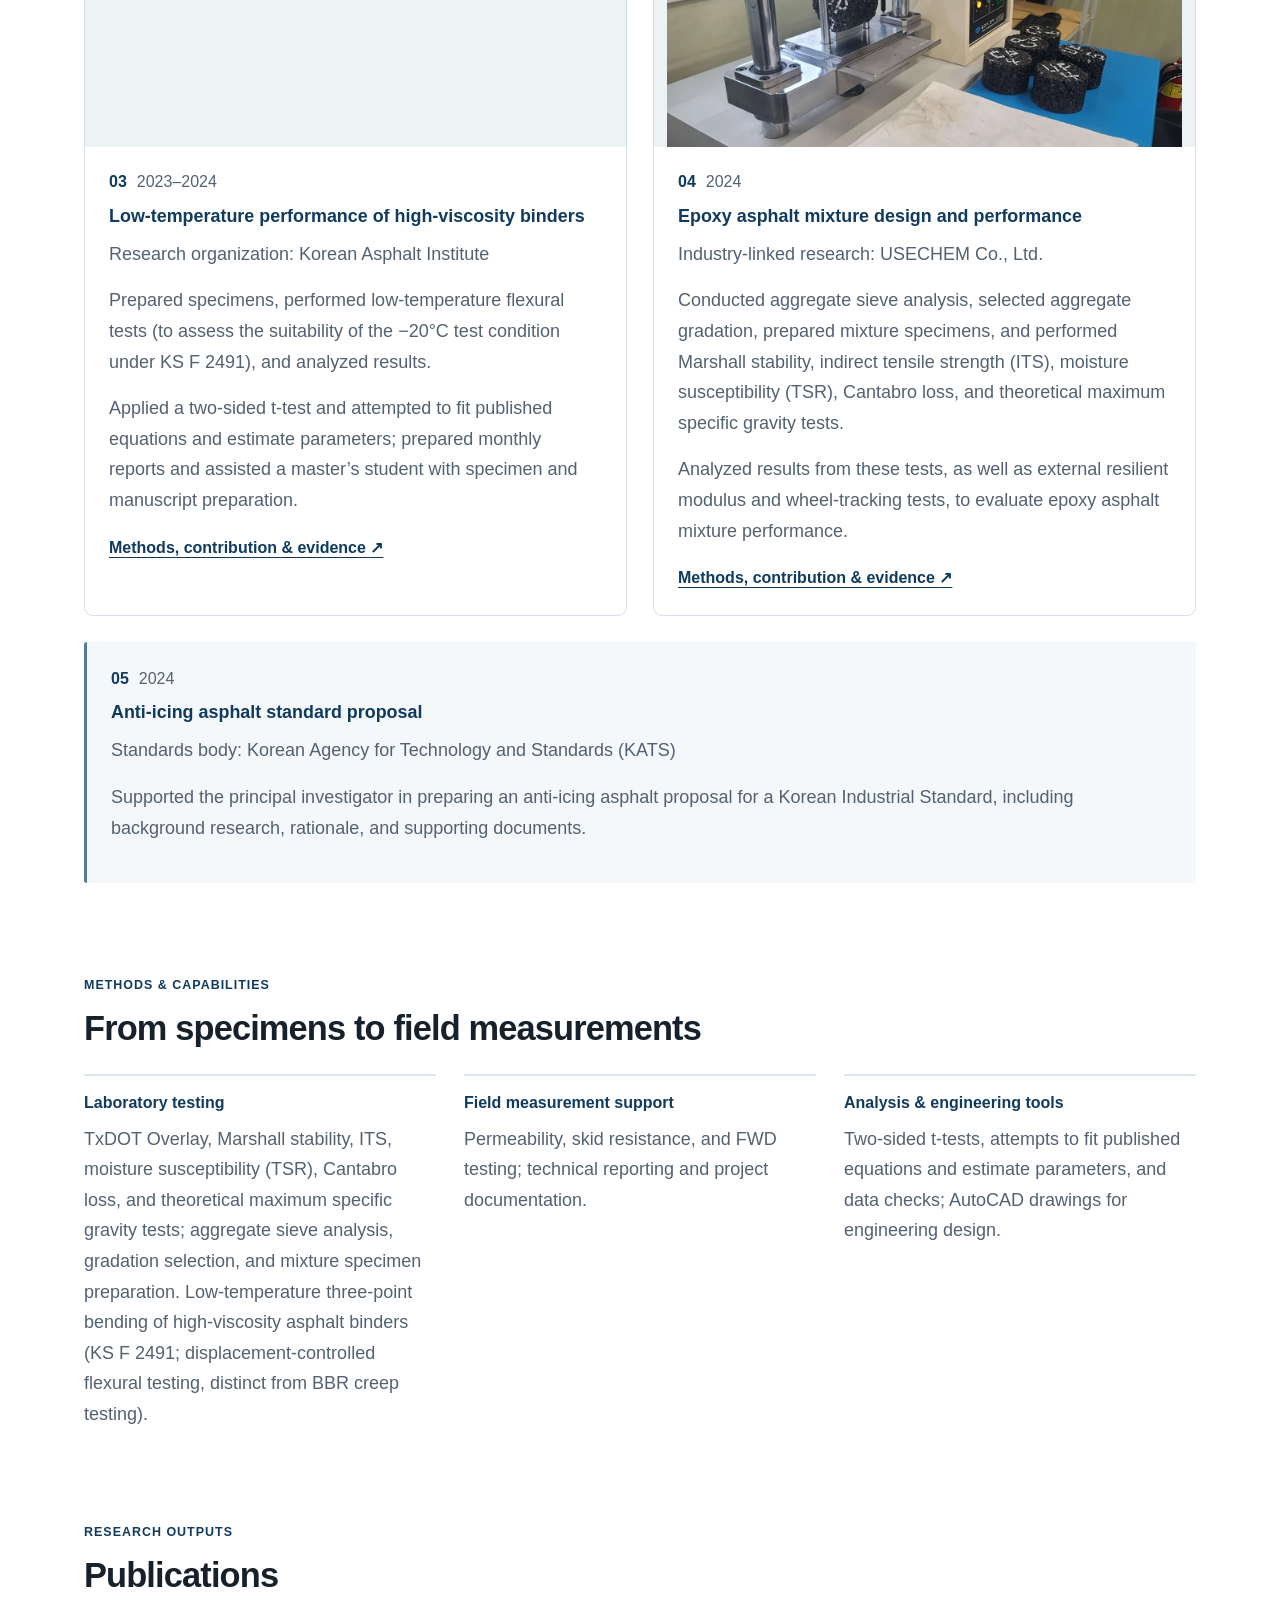
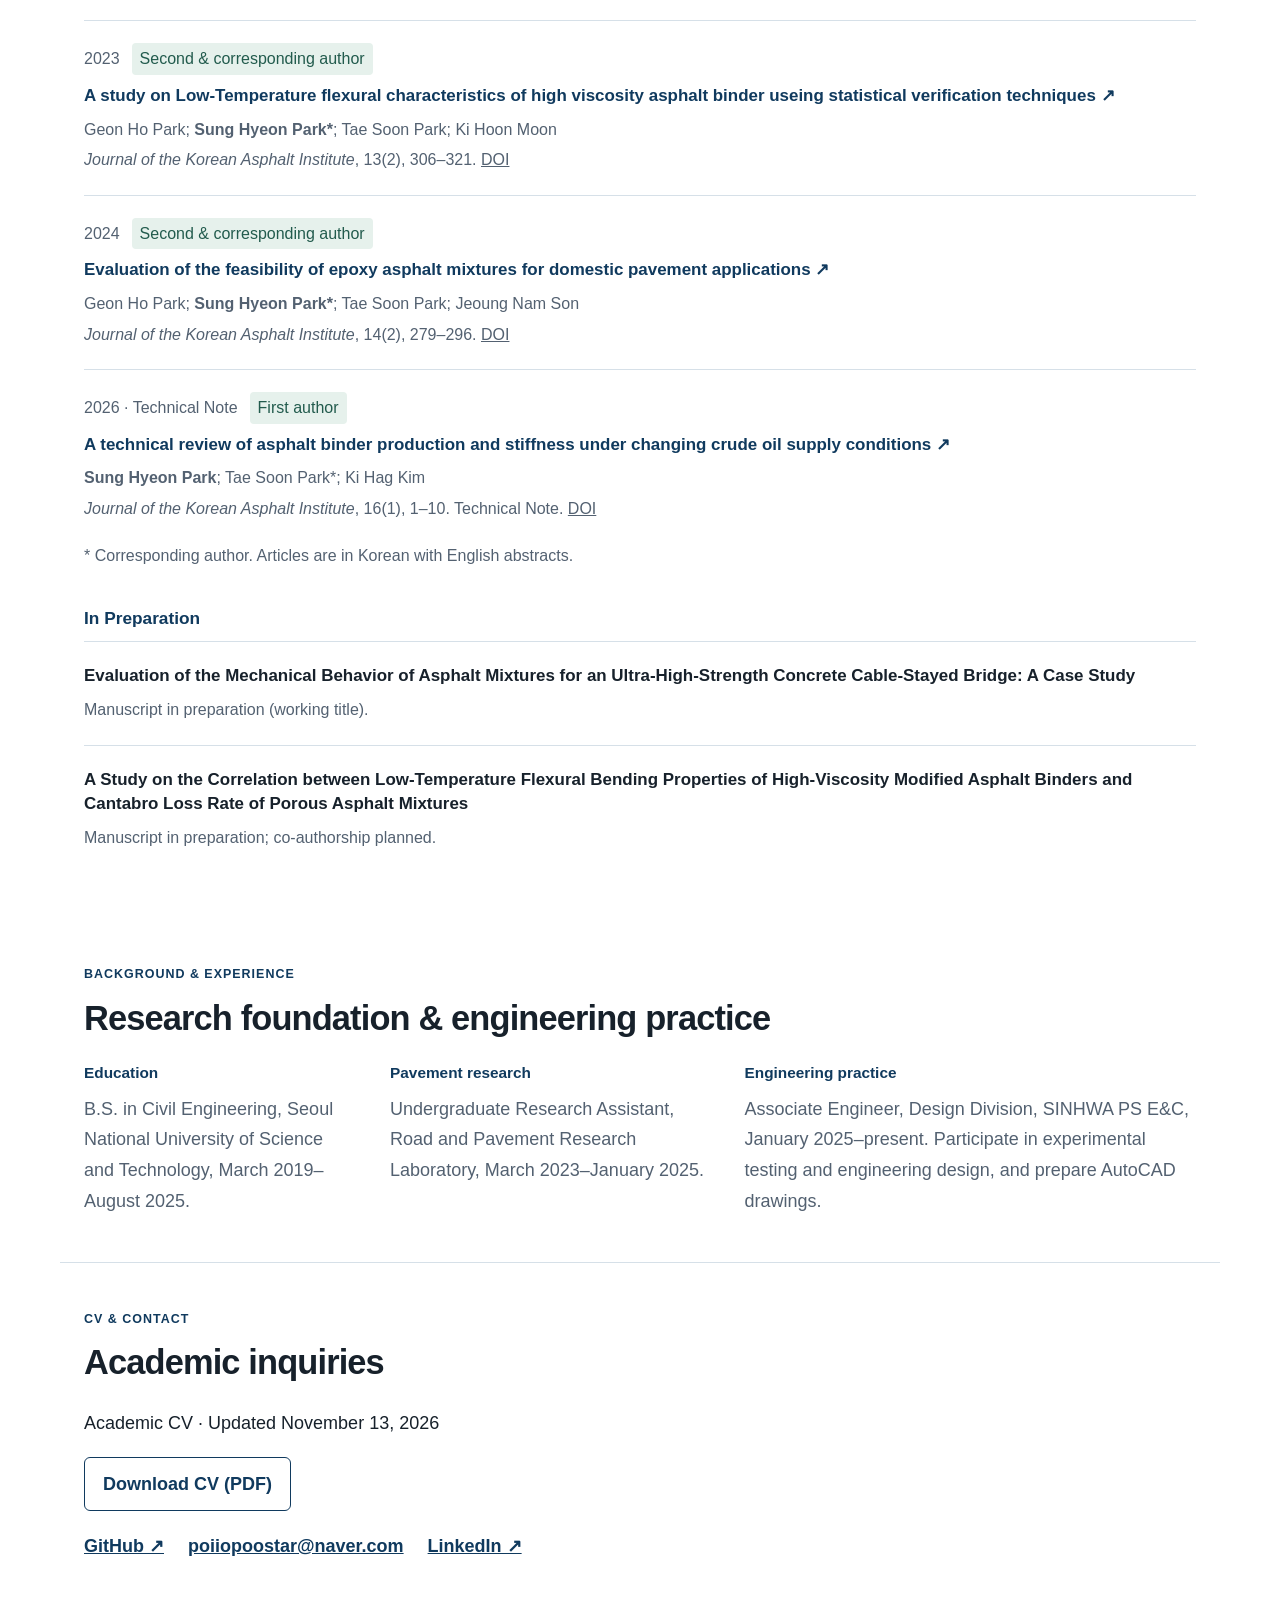
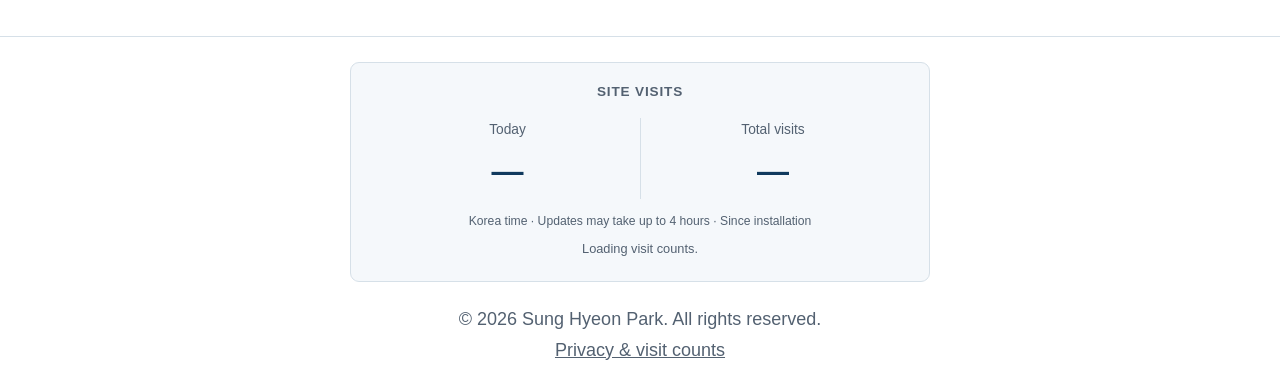
==== commit 65762502: "Restore published 2023 article title spelling in portfolio and public CV" ====
--- a/index.html
+++ b/index.html
@@ -11,7 +11,7 @@
 <meta content="summary_large_image" name="twitter:card"/><meta content="Pavement Materials Research | Sung Hyeon Park" name="twitter:title"/><meta content="Sung Hyeon Park: low-temperature asphalt performance, porous pavement field monitoring, mixture testing, and research contributions." name="twitter:description"/><meta content="https://sunghyeonpark-engineering.github.io/assets/portfolio-share.png" name="twitter:image"/>
 <link href="assets/favicon.svg" rel="icon" type="image/svg+xml"/><link href="styles.css?v=20261102-cv" rel="stylesheet"/>
 <script defer="" src="analytics.js?v=20261016-privacy"></script><script defer="" src="photos.js?v=20261008"></script>
-<script type="application/ld+json">{"@context": "https://schema.org", "@type": "Person", "name": "Sung Hyeon Park", "url": "https://sunghyeonpark-engineering.github.io/", "image": "https://sunghyeonpark-engineering.github.io/assets/photos/sung-hyeon-park-900.webp", "sameAs": ["https://www.linkedin.com/in/sunghyeon-park/"], "alumniOf": {"@type": "CollegeOrUniversity", "name": "Seoul National University of Science and Technology"}, "knowsAbout": ["Pavement materials", "Asphalt mixtures", "Low-temperature performance", "Field pavement performance"]}</script><link rel="stylesheet" href="field-photo-update.css?v=20261019-selected"></head><body class="portfolio-home portfolio-readable"><a class="skip-link" href="#main-content">Skip to main content</a><header class="site-header"><nav aria-label="Primary navigation" class="nav"><a class="logo" href="#top">Sung Hyeon Park</a><div class="nav-links"><a href="#research-photos">Research</a><a href="#methods">Capabilities</a><a href="#outputs">Outputs</a><a href="#professional">Background</a><a href="#cv-contact">Contact</a><a class="language-link" href="ko.html" hreflang="ko" lang="ko">한국어</a></div></nav></header><main id="main-content"><section class="portfolio-hero" id="top"><div><p class="eyebrow">Pavement materials · Asphalt mixtures · Field performance</p><h1>Sung Hyeon Park</h1><p class="hero-lead">Studying asphalt materials, from low-temperature behavior to field performance.</p><p class="hero-bio">A pavement materials researcher and civil engineer connecting specimen preparation, laboratory testing, field measurements, and research documentation.</p><div class="hero-actions"><a class="button primary" href="#research-photos">Explore research</a><a class="button secondary" href="#outputs">Research outputs</a><a class="hero-contact" href="#cv-contact">Contact ↗</a></div></div><figure class="profile-portrait"><img alt="Portrait of Sung Hyeon Park" fetchpriority="high" height="1200" sizes="(max-width: 680px) 150px, 220px" src="assets/photos/sung-hyeon-park-480.webp" srcset="assets/photos/sung-hyeon-park-480.webp 480w, assets/photos/sung-hyeon-park-900.webp 900w" width="900"/><figcaption>Pavement Materials Researcher · Civil Engineer</figcaption></figure></section><section class="section selected-research" id="research-photos"><span class="anchor-alias" id="projects"></span><span class="anchor-alias" id="interests"></span><div class="section-heading"><p class="eyebrow">Selected pavement research</p><h2>Research experience</h2></div><p class="research-interests"><strong>Research interests:</strong> Cold-mix asphalt and low-carbon asphalt technologies, particularly how binder properties and mixture composition affect low-temperature cracking resistance. I aim to integrate laboratory testing, mechanistic modeling, and field performance data to inform mixture design that considers durability alongside life-cycle carbon emissions.</p><div class="research-card-grid"><article class="research-card" data-project="mastic-asphalt"><a class="research-card-image" href="mastic-asphalt-overlay.html"><img src="assets/research-gallery/072-tx-test-480.webp" srcset="assets/research-gallery/072-tx-test-480.webp 480w, assets/research-gallery/072-tx-test-1600.jpg 1600w" sizes="(max-width: 680px) calc(100vw - 36px), 520px" width="1600" height="1200" loading="lazy" decoding="async" alt="Texas Overlay specimen mounting"></a><div class="research-card-body"><p class="card-meta"><span>01</span> 2023</p><h3><a href="mastic-asphalt-overlay.html">Godeok Topyeong Bridge pavement evaluation</a></h3><p class="project-institutions">Commissioned by Hyundai Engineering &amp; Construction<br/>Research organization: Korean Society of Civil Engineers</p><p>Performed TxDOT Overlay tests on three mastic asphalt mixture types: TLA-based, polymer-modified, and polymer-modified mixtures for ultra-thin layers.</p><p>Analyzed load–cycle data and test-stage photographs; documented crack progression in a technical report. Tested latex-modified concrete (LMC) specimens for comparison.</p><a class="case-link" href="mastic-asphalt-overlay.html">Methods, contribution &amp; evidence <span aria-hidden="true">↗</span></a></div></article><article class="research-card" data-project="porous-asphalt"><a class="research-card-image" href="porous-asphalt-field.html"><img src="assets/photos/field-permeability-selected-640.webp" srcset="assets/photos/field-permeability-selected-640.webp 640w, assets/photos/field-permeability-selected-1600.webp 1600w" sizes="(max-width: 680px) calc(100vw - 36px), 400px" width="4000" height="3000" loading="lazy" decoding="async" alt="Two workers carrying out a field permeability test, with the tube and stopwatch visible"></a><div class="research-card-body"><p class="card-meta"><span>02</span> 2023–2024</p><h3><a href="porous-asphalt-field.html">Porous asphalt field performance</a></h3><p class="project-institutions">Commissioned by Korea Expressway Corporation</p><p>Supported field permeability, skid-resistance, and falling weight deflectometer (FWD) measurements, data analysis, and technical reporting for porous asphalt pavements on the Jeongeup–Taein section of the Honam Expressway.</p><a class="case-link" href="porous-asphalt-field.html">Methods, contribution &amp; evidence <span aria-hidden="true">↗</span></a></div></article><article class="research-card" data-project="low-temperature"><a class="research-card-image" href="low-temperature-binder.html"><img alt="A black binder beam bends downward beneath a central loading nose between two supports." class="" decoding="async" height="1170" loading="lazy" sizes="(max-width: 680px) calc(100vw - 36px), 540px" src="assets/photos/binder-large-bending-20261010-640.webp" srcset="assets/photos/binder-large-bending-20261010-640.webp 413w, assets/photos/binder-large-bending-20261010-1280.webp 755w" width="755"/></a><div class="research-card-body"><p class="card-meta"><span>03</span> 2023–2024</p><h3><a href="low-temperature-binder.html">Low-temperature performance of high-viscosity binders</a></h3><p class="project-institutions">Research organization: Korean Asphalt Institute</p><p>Prepared specimens, performed low-temperature flexural tests (to assess the suitability of the −20°C test condition under KS F 2491), and analyzed results.</p><p>Applied a two-sided t-test and attempted to fit published equations and estimate parameters; prepared monthly reports and assisted a master’s student with specimen and manuscript preparation.</p><a class="case-link" href="low-temperature-binder.html">Methods, contribution &amp; evidence <span aria-hidden="true">↗</span></a></div></article><article class="research-card" data-project="epoxy-asphalt"><a class="research-card-image" href="epoxy-asphalt.html"><img alt="Indirect tensile loading of an asphalt mixture specimen" class="" decoding="async" height="1943" loading="lazy" sizes="(max-width: 680px) calc(100vw - 36px), 540px" src="assets/photos/epoxy-strength-v2-640.webp" srcset="assets/photos/epoxy-strength-v2-640.webp 640w, assets/photos/epoxy-strength-v2-1280.webp 1280w" width="4000"/></a><div class="research-card-body"><p class="card-meta"><span>04</span> 2024</p><h3><a href="epoxy-asphalt.html">Epoxy asphalt mixture design and performance</a></h3><p class="project-institutions">Industry-linked research: USECHEM Co., Ltd.</p><p>Conducted aggregate sieve analysis, selected aggregate gradation, prepared mixture specimens, and performed Marshall stability, indirect tensile strength (ITS), moisture susceptibility (TSR), Cantabro loss, and theoretical maximum specific gravity tests.</p><p>Analyzed results from these tests, as well as external resilient modulus and wheel-tracking tests, to evaluate epoxy asphalt mixture performance.</p><a class="case-link" href="epoxy-asphalt.html">Methods, contribution &amp; evidence <span aria-hidden="true">↗</span></a></div></article></div><div class="research-note-grid"><article class="research-note" data-project="standardization"><p class="card-meta"><span>05</span> 2024</p><h3>Anti-icing asphalt standard proposal</h3><p class="project-institutions">Standards body: Korean Agency for Technology and Standards (KATS)</p><p>Supported the principal investigator in preparing an anti-icing asphalt proposal for a Korean Industrial Standard, including background research, rationale, and supporting documents.</p></article></div></section><section class="section" id="methods"><span class="anchor-alias" id="skills"></span><div class="section-heading"><p class="eyebrow">Methods &amp; capabilities</p><h2>From specimens to field measurements</h2></div><div class="capability-grid"><article><h3>Laboratory testing</h3><p>TxDOT Overlay, Marshall stability, ITS, moisture susceptibility (TSR), Cantabro loss, and theoretical maximum specific gravity tests; aggregate sieve analysis, gradation selection, and mixture specimen preparation. Low-temperature three-point bending of high-viscosity asphalt binders (KS F 2491; displacement-controlled flexural testing, distinct from BBR creep testing).</p></article><article><h3>Field measurement support</h3><p>Permeability, skid resistance, and FWD testing; technical reporting and project documentation.</p></article><article><h3>Analysis &amp; engineering tools</h3><p>Two-sided t-tests, attempts to fit published equations and estimate parameters, and data checks; AutoCAD drawings for engineering design.</p></article></div></section><section class="section" id="outputs"><div class="section-heading"><p class="eyebrow">Research outputs</p><h2>Publications</h2></div><div class="papers"><article class="output-paper"><p class="output-label"><span>2023</span><span class="role-badge">Second &amp; corresponding author</span></p><h3><a href="https://doi.org/10.22702/jkai.2023.13.2.25"><cite>A study on Low-Temperature flexural characteristics of high viscosity asphalt binder using statistical verification techniques</cite> ↗</a></h3><p class="authors">
+<script type="application/ld+json">{"@context": "https://schema.org", "@type": "Person", "name": "Sung Hyeon Park", "url": "https://sunghyeonpark-engineering.github.io/", "image": "https://sunghyeonpark-engineering.github.io/assets/photos/sung-hyeon-park-900.webp", "sameAs": ["https://www.linkedin.com/in/sunghyeon-park/"], "alumniOf": {"@type": "CollegeOrUniversity", "name": "Seoul National University of Science and Technology"}, "knowsAbout": ["Pavement materials", "Asphalt mixtures", "Low-temperature performance", "Field pavement performance"]}</script><link rel="stylesheet" href="field-photo-update.css?v=20261019-selected"></head><body class="portfolio-home portfolio-readable"><a class="skip-link" href="#main-content">Skip to main content</a><header class="site-header"><nav aria-label="Primary navigation" class="nav"><a class="logo" href="#top">Sung Hyeon Park</a><div class="nav-links"><a href="#research-photos">Research</a><a href="#methods">Capabilities</a><a href="#outputs">Outputs</a><a href="#professional">Background</a><a href="#cv-contact">Contact</a><a class="language-link" href="ko.html" hreflang="ko" lang="ko">한국어</a></div></nav></header><main id="main-content"><section class="portfolio-hero" id="top"><div><p class="eyebrow">Pavement materials · Asphalt mixtures · Field performance</p><h1>Sung Hyeon Park</h1><p class="hero-lead">Studying asphalt materials, from low-temperature behavior to field performance.</p><p class="hero-bio">A pavement materials researcher and civil engineer connecting specimen preparation, laboratory testing, field measurements, and research documentation.</p><div class="hero-actions"><a class="button primary" href="#research-photos">Explore research</a><a class="button secondary" href="#outputs">Research outputs</a><a class="hero-contact" href="#cv-contact">Contact ↗</a></div></div><figure class="profile-portrait"><img alt="Portrait of Sung Hyeon Park" fetchpriority="high" height="1200" sizes="(max-width: 680px) 150px, 220px" src="assets/photos/sung-hyeon-park-480.webp" srcset="assets/photos/sung-hyeon-park-480.webp 480w, assets/photos/sung-hyeon-park-900.webp 900w" width="900"/><figcaption>Pavement Materials Researcher · Civil Engineer</figcaption></figure></section><section class="section selected-research" id="research-photos"><span class="anchor-alias" id="projects"></span><span class="anchor-alias" id="interests"></span><div class="section-heading"><p class="eyebrow">Selected pavement research</p><h2>Research experience</h2></div><p class="research-interests"><strong>Research interests:</strong> Cold-mix asphalt and low-carbon asphalt technologies, particularly how binder properties and mixture composition affect low-temperature cracking resistance. I aim to integrate laboratory testing, mechanistic modeling, and field performance data to inform mixture design that considers durability alongside life-cycle carbon emissions.</p><div class="research-card-grid"><article class="research-card" data-project="mastic-asphalt"><a class="research-card-image" href="mastic-asphalt-overlay.html"><img src="assets/research-gallery/072-tx-test-480.webp" srcset="assets/research-gallery/072-tx-test-480.webp 480w, assets/research-gallery/072-tx-test-1600.jpg 1600w" sizes="(max-width: 680px) calc(100vw - 36px), 520px" width="1600" height="1200" loading="lazy" decoding="async" alt="Texas Overlay specimen mounting"></a><div class="research-card-body"><p class="card-meta"><span>01</span> 2023</p><h3><a href="mastic-asphalt-overlay.html">Godeok Topyeong Bridge pavement evaluation</a></h3><p class="project-institutions">Commissioned by Hyundai Engineering &amp; Construction<br/>Research organization: Korean Society of Civil Engineers</p><p>Performed TxDOT Overlay tests on three mastic asphalt mixture types: TLA-based, polymer-modified, and polymer-modified mixtures for ultra-thin layers.</p><p>Analyzed load–cycle data and test-stage photographs; documented crack progression in a technical report. Tested latex-modified concrete (LMC) specimens for comparison.</p><a class="case-link" href="mastic-asphalt-overlay.html">Methods, contribution &amp; evidence <span aria-hidden="true">↗</span></a></div></article><article class="research-card" data-project="porous-asphalt"><a class="research-card-image" href="porous-asphalt-field.html"><img src="assets/photos/field-permeability-selected-640.webp" srcset="assets/photos/field-permeability-selected-640.webp 640w, assets/photos/field-permeability-selected-1600.webp 1600w" sizes="(max-width: 680px) calc(100vw - 36px), 400px" width="4000" height="3000" loading="lazy" decoding="async" alt="Two workers carrying out a field permeability test, with the tube and stopwatch visible"></a><div class="research-card-body"><p class="card-meta"><span>02</span> 2023–2024</p><h3><a href="porous-asphalt-field.html">Porous asphalt field performance</a></h3><p class="project-institutions">Commissioned by Korea Expressway Corporation</p><p>Supported field permeability, skid-resistance, and falling weight deflectometer (FWD) measurements, data analysis, and technical reporting for porous asphalt pavements on the Jeongeup–Taein section of the Honam Expressway.</p><a class="case-link" href="porous-asphalt-field.html">Methods, contribution &amp; evidence <span aria-hidden="true">↗</span></a></div></article><article class="research-card" data-project="low-temperature"><a class="research-card-image" href="low-temperature-binder.html"><img alt="A black binder beam bends downward beneath a central loading nose between two supports." class="" decoding="async" height="1170" loading="lazy" sizes="(max-width: 680px) calc(100vw - 36px), 540px" src="assets/photos/binder-large-bending-20261010-640.webp" srcset="assets/photos/binder-large-bending-20261010-640.webp 413w, assets/photos/binder-large-bending-20261010-1280.webp 755w" width="755"/></a><div class="research-card-body"><p class="card-meta"><span>03</span> 2023–2024</p><h3><a href="low-temperature-binder.html">Low-temperature performance of high-viscosity binders</a></h3><p class="project-institutions">Research organization: Korean Asphalt Institute</p><p>Prepared specimens, performed low-temperature flexural tests (to assess the suitability of the −20°C test condition under KS F 2491), and analyzed results.</p><p>Applied a two-sided t-test and attempted to fit published equations and estimate parameters; prepared monthly reports and assisted a master’s student with specimen and manuscript preparation.</p><a class="case-link" href="low-temperature-binder.html">Methods, contribution &amp; evidence <span aria-hidden="true">↗</span></a></div></article><article class="research-card" data-project="epoxy-asphalt"><a class="research-card-image" href="epoxy-asphalt.html"><img alt="Indirect tensile loading of an asphalt mixture specimen" class="" decoding="async" height="1943" loading="lazy" sizes="(max-width: 680px) calc(100vw - 36px), 540px" src="assets/photos/epoxy-strength-v2-640.webp" srcset="assets/photos/epoxy-strength-v2-640.webp 640w, assets/photos/epoxy-strength-v2-1280.webp 1280w" width="4000"/></a><div class="research-card-body"><p class="card-meta"><span>04</span> 2024</p><h3><a href="epoxy-asphalt.html">Epoxy asphalt mixture design and performance</a></h3><p class="project-institutions">Industry-linked research: USECHEM Co., Ltd.</p><p>Conducted aggregate sieve analysis, selected aggregate gradation, prepared mixture specimens, and performed Marshall stability, indirect tensile strength (ITS), moisture susceptibility (TSR), Cantabro loss, and theoretical maximum specific gravity tests.</p><p>Analyzed results from these tests, as well as external resilient modulus and wheel-tracking tests, to evaluate epoxy asphalt mixture performance.</p><a class="case-link" href="epoxy-asphalt.html">Methods, contribution &amp; evidence <span aria-hidden="true">↗</span></a></div></article></div><div class="research-note-grid"><article class="research-note" data-project="standardization"><p class="card-meta"><span>05</span> 2024</p><h3>Anti-icing asphalt standard proposal</h3><p class="project-institutions">Standards body: Korean Agency for Technology and Standards (KATS)</p><p>Supported the principal investigator in preparing an anti-icing asphalt proposal for a Korean Industrial Standard, including background research, rationale, and supporting documents.</p></article></div></section><section class="section" id="methods"><span class="anchor-alias" id="skills"></span><div class="section-heading"><p class="eyebrow">Methods &amp; capabilities</p><h2>From specimens to field measurements</h2></div><div class="capability-grid"><article><h3>Laboratory testing</h3><p>TxDOT Overlay, Marshall stability, ITS, moisture susceptibility (TSR), Cantabro loss, and theoretical maximum specific gravity tests; aggregate sieve analysis, gradation selection, and mixture specimen preparation. Low-temperature three-point bending of high-viscosity asphalt binders (KS F 2491; displacement-controlled flexural testing, distinct from BBR creep testing).</p></article><article><h3>Field measurement support</h3><p>Permeability, skid resistance, and FWD testing; technical reporting and project documentation.</p></article><article><h3>Analysis &amp; engineering tools</h3><p>Two-sided t-tests, attempts to fit published equations and estimate parameters, and data checks; AutoCAD drawings for engineering design.</p></article></div></section><section class="section" id="outputs"><div class="section-heading"><p class="eyebrow">Research outputs</p><h2>Publications</h2></div><div class="papers"><article class="output-paper"><p class="output-label"><span>2023</span><span class="role-badge">Second &amp; corresponding author</span></p><h3><a href="https://doi.org/10.22702/jkai.2023.13.2.25"><cite>A study on Low-Temperature flexural characteristics of high viscosity asphalt binder useing statistical verification techniques</cite> ↗</a></h3><p class="authors">
             Geon Ho Park; <strong>Sung Hyeon Park*</strong>; Tae Soon Park; Ki Hoon Moon
           </p><p class="publication-meta"><em>Journal of the Korean Asphalt Institute</em>, 13(2), 306–321. <a href="https://doi.org/10.22702/jkai.2023.13.2.25">DOI</a></p></article><article class="output-paper"><p class="output-label"><span>2024</span><span class="role-badge">Second &amp; corresponding author</span></p><h3><a href="https://doi.org/10.22702/jkai.2024.14.2.26"><cite>Evaluation of the feasibility of epoxy asphalt mixtures for domestic pavement applications</cite> ↗</a></h3><p class="authors">
             Geon Ho Park; <strong>Sung Hyeon Park*</strong>; Tae Soon Park; Jeoung Nam Son
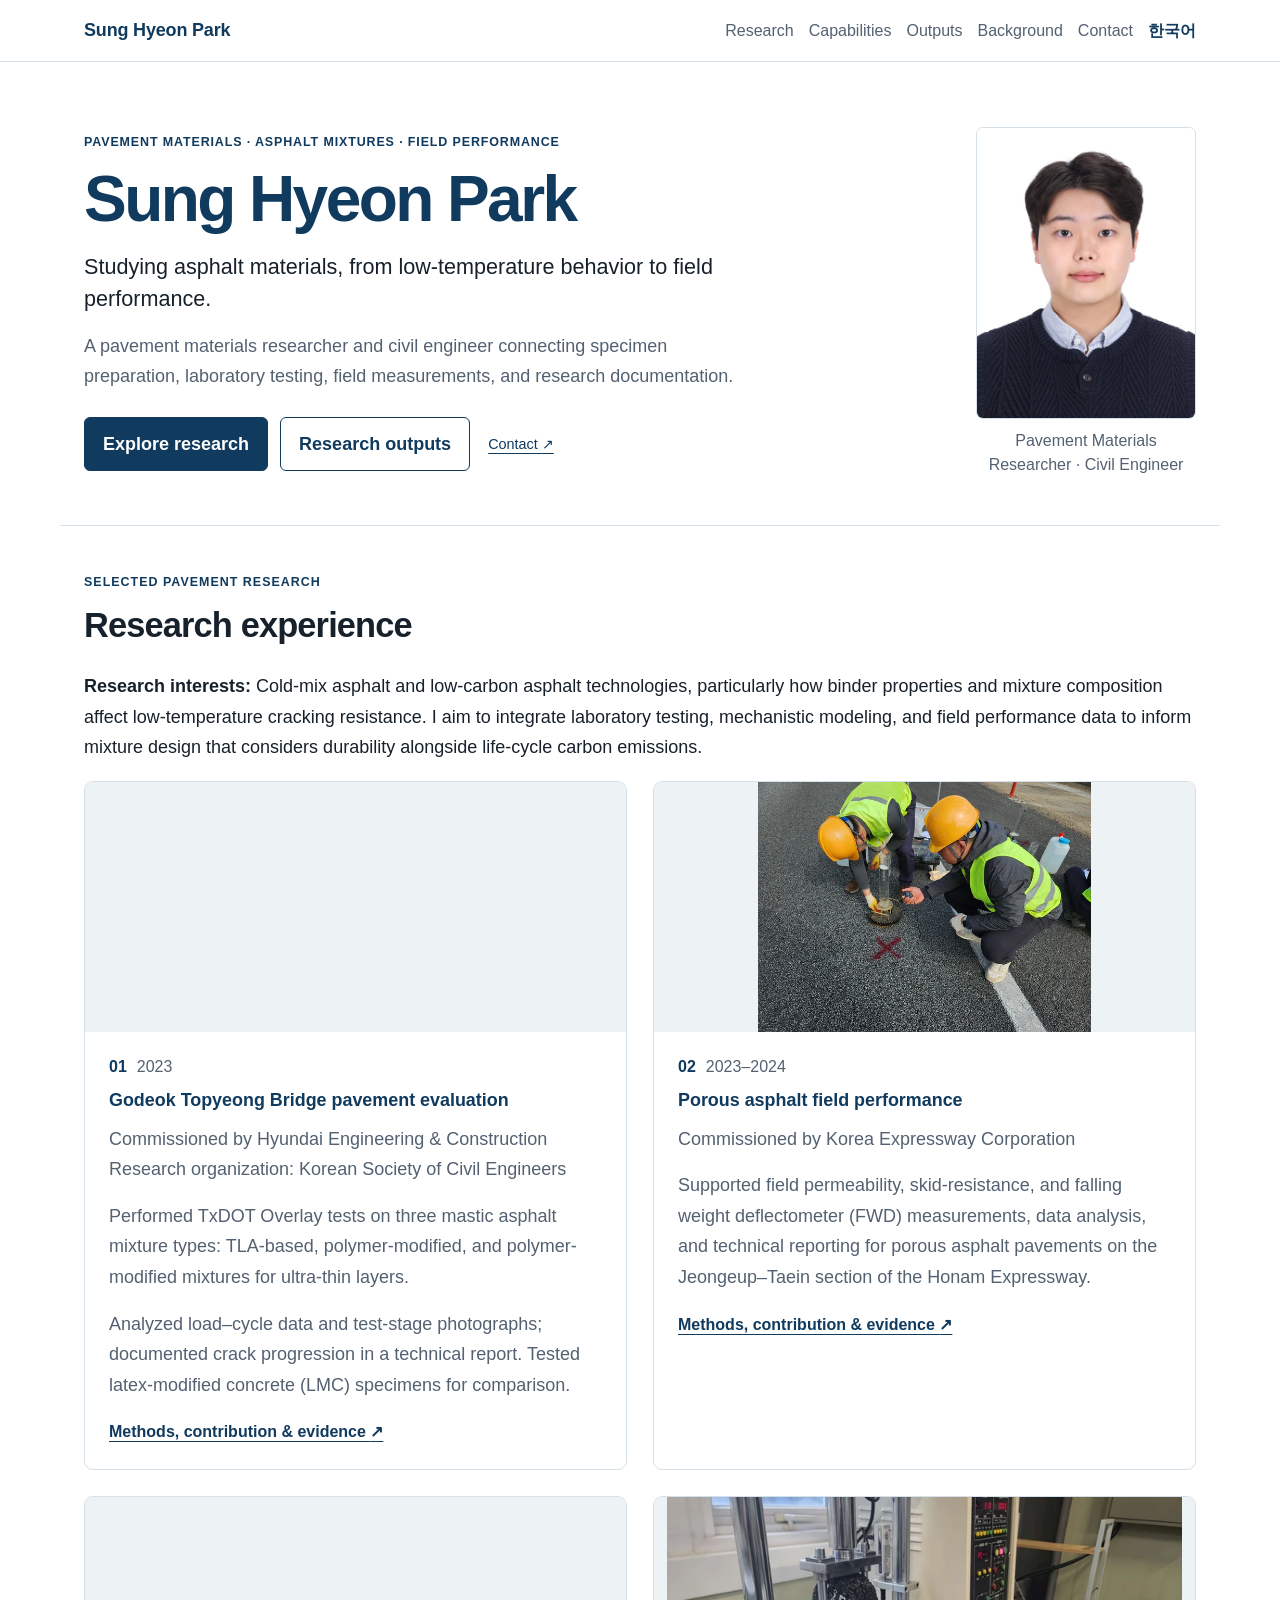
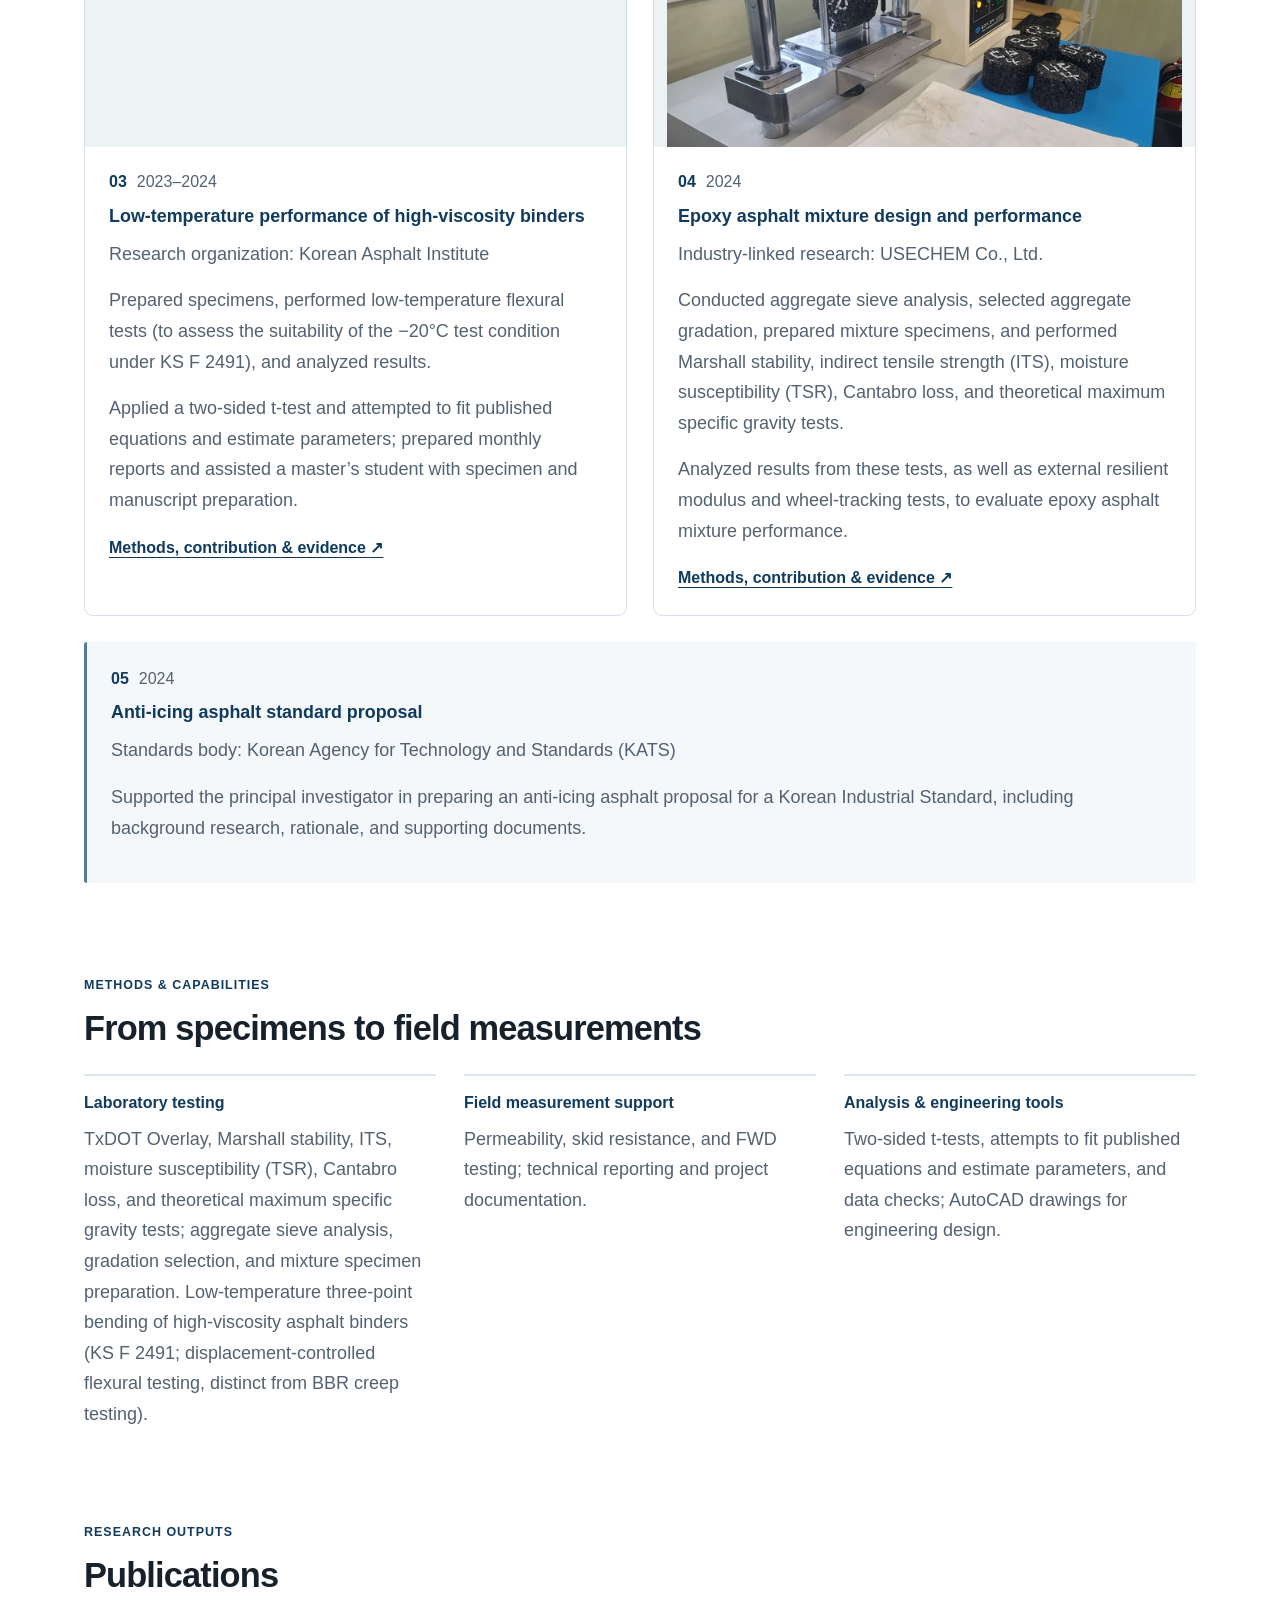
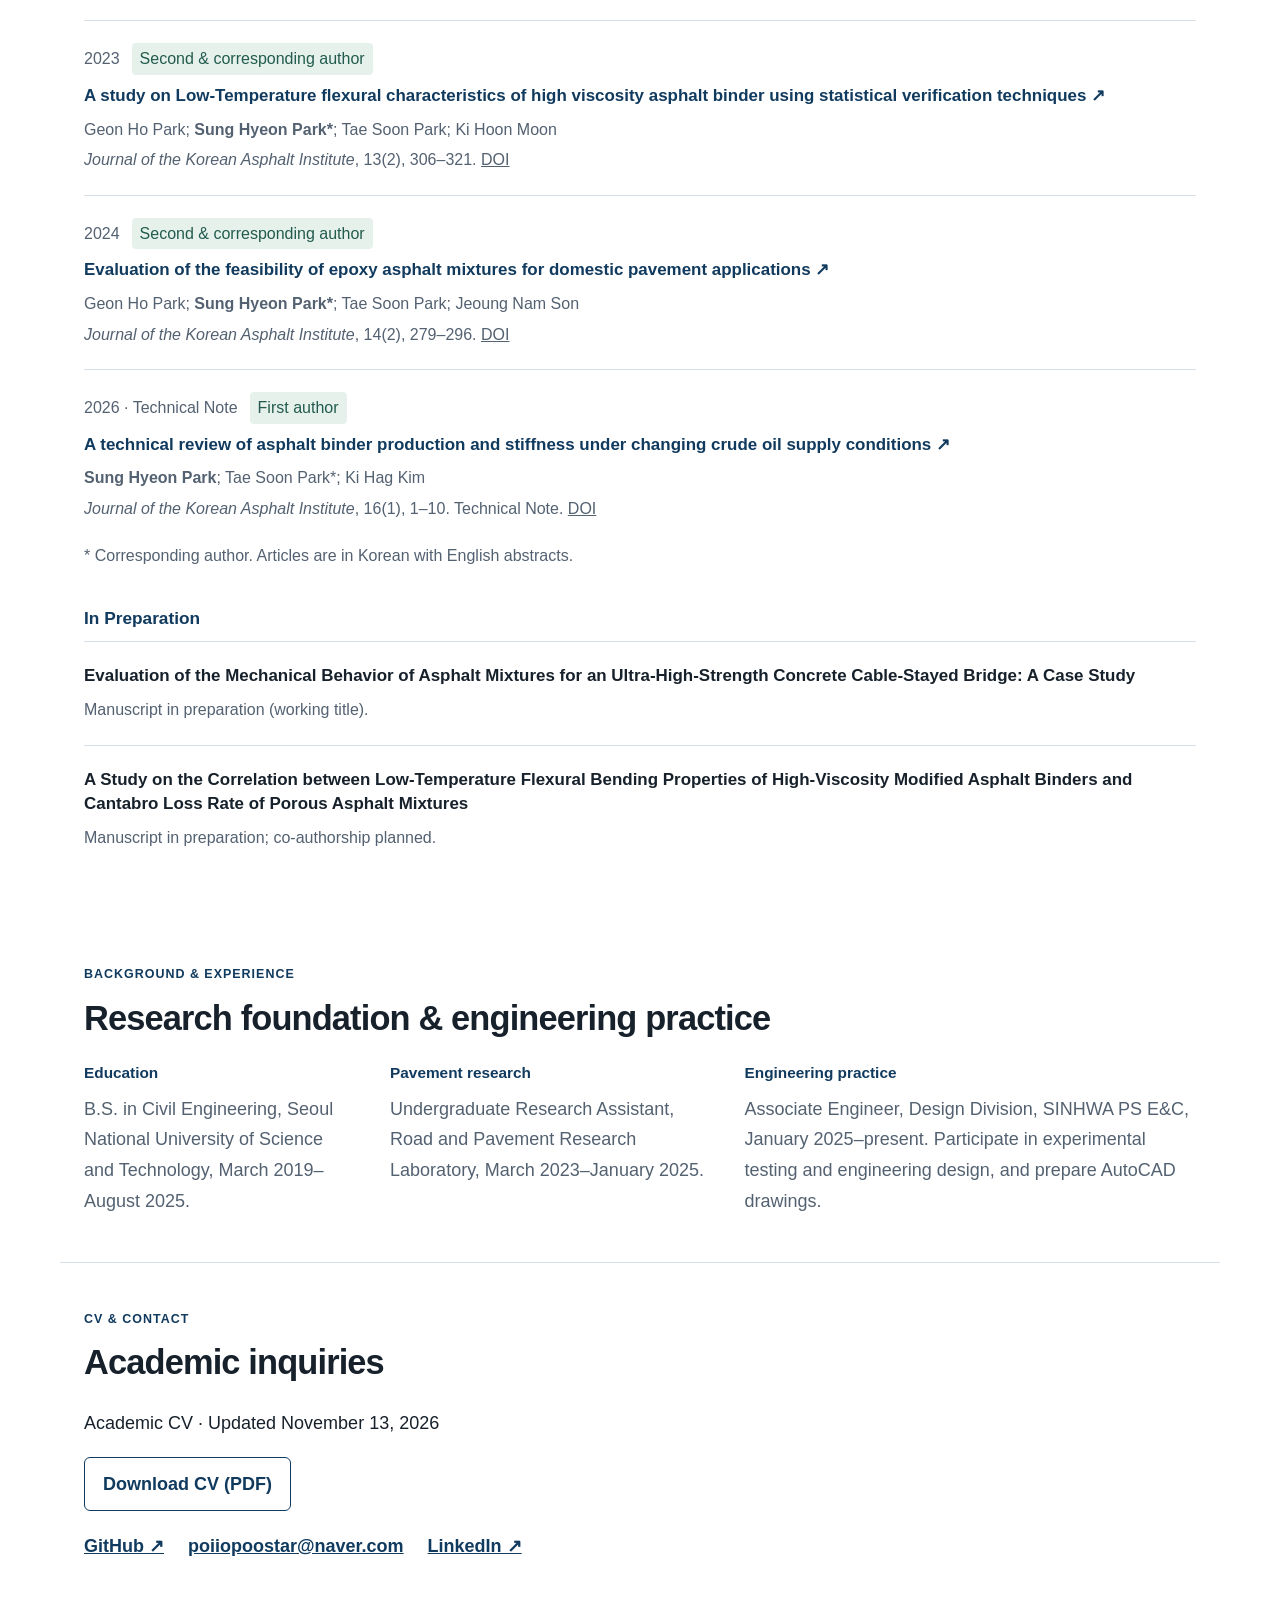
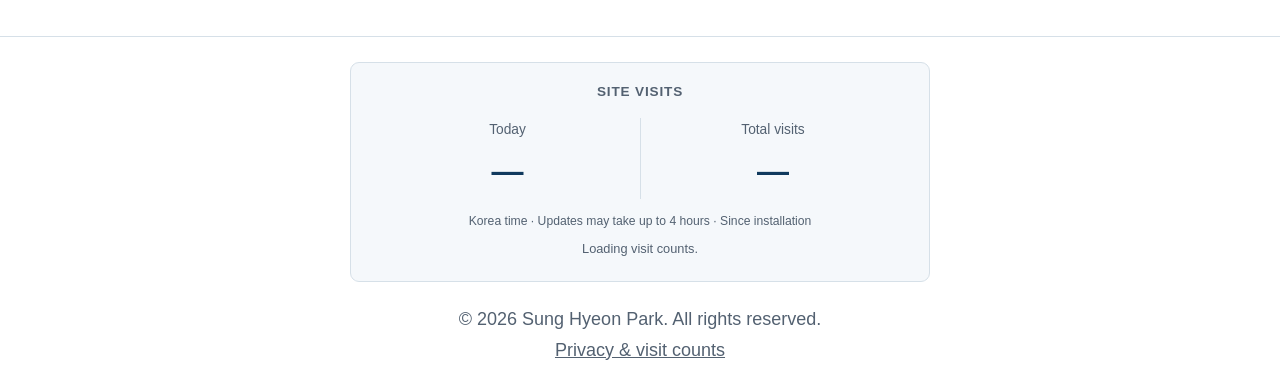
==== commit f6677893: "Use requested 'using' spelling in 2023 title and public CV" ====
--- a/index.html
+++ b/index.html
@@ -11,7 +11,7 @@
 <meta content="summary_large_image" name="twitter:card"/><meta content="Pavement Materials Research | Sung Hyeon Park" name="twitter:title"/><meta content="Sung Hyeon Park: low-temperature asphalt performance, porous pavement field monitoring, mixture testing, and research contributions." name="twitter:description"/><meta content="https://sunghyeonpark-engineering.github.io/assets/portfolio-share.png" name="twitter:image"/>
 <link href="assets/favicon.svg" rel="icon" type="image/svg+xml"/><link href="styles.css?v=20261102-cv" rel="stylesheet"/>
 <script defer="" src="analytics.js?v=20261016-privacy"></script><script defer="" src="photos.js?v=20261008"></script>
-<script type="application/ld+json">{"@context": "https://schema.org", "@type": "Person", "name": "Sung Hyeon Park", "url": "https://sunghyeonpark-engineering.github.io/", "image": "https://sunghyeonpark-engineering.github.io/assets/photos/sung-hyeon-park-900.webp", "sameAs": ["https://www.linkedin.com/in/sunghyeon-park/"], "alumniOf": {"@type": "CollegeOrUniversity", "name": "Seoul National University of Science and Technology"}, "knowsAbout": ["Pavement materials", "Asphalt mixtures", "Low-temperature performance", "Field pavement performance"]}</script><link rel="stylesheet" href="field-photo-update.css?v=20261019-selected"></head><body class="portfolio-home portfolio-readable"><a class="skip-link" href="#main-content">Skip to main content</a><header class="site-header"><nav aria-label="Primary navigation" class="nav"><a class="logo" href="#top">Sung Hyeon Park</a><div class="nav-links"><a href="#research-photos">Research</a><a href="#methods">Capabilities</a><a href="#outputs">Outputs</a><a href="#professional">Background</a><a href="#cv-contact">Contact</a><a class="language-link" href="ko.html" hreflang="ko" lang="ko">한국어</a></div></nav></header><main id="main-content"><section class="portfolio-hero" id="top"><div><p class="eyebrow">Pavement materials · Asphalt mixtures · Field performance</p><h1>Sung Hyeon Park</h1><p class="hero-lead">Studying asphalt materials, from low-temperature behavior to field performance.</p><p class="hero-bio">A pavement materials researcher and civil engineer connecting specimen preparation, laboratory testing, field measurements, and research documentation.</p><div class="hero-actions"><a class="button primary" href="#research-photos">Explore research</a><a class="button secondary" href="#outputs">Research outputs</a><a class="hero-contact" href="#cv-contact">Contact ↗</a></div></div><figure class="profile-portrait"><img alt="Portrait of Sung Hyeon Park" fetchpriority="high" height="1200" sizes="(max-width: 680px) 150px, 220px" src="assets/photos/sung-hyeon-park-480.webp" srcset="assets/photos/sung-hyeon-park-480.webp 480w, assets/photos/sung-hyeon-park-900.webp 900w" width="900"/><figcaption>Pavement Materials Researcher · Civil Engineer</figcaption></figure></section><section class="section selected-research" id="research-photos"><span class="anchor-alias" id="projects"></span><span class="anchor-alias" id="interests"></span><div class="section-heading"><p class="eyebrow">Selected pavement research</p><h2>Research experience</h2></div><p class="research-interests"><strong>Research interests:</strong> Cold-mix asphalt and low-carbon asphalt technologies, particularly how binder properties and mixture composition affect low-temperature cracking resistance. I aim to integrate laboratory testing, mechanistic modeling, and field performance data to inform mixture design that considers durability alongside life-cycle carbon emissions.</p><div class="research-card-grid"><article class="research-card" data-project="mastic-asphalt"><a class="research-card-image" href="mastic-asphalt-overlay.html"><img src="assets/research-gallery/072-tx-test-480.webp" srcset="assets/research-gallery/072-tx-test-480.webp 480w, assets/research-gallery/072-tx-test-1600.jpg 1600w" sizes="(max-width: 680px) calc(100vw - 36px), 520px" width="1600" height="1200" loading="lazy" decoding="async" alt="Texas Overlay specimen mounting"></a><div class="research-card-body"><p class="card-meta"><span>01</span> 2023</p><h3><a href="mastic-asphalt-overlay.html">Godeok Topyeong Bridge pavement evaluation</a></h3><p class="project-institutions">Commissioned by Hyundai Engineering &amp; Construction<br/>Research organization: Korean Society of Civil Engineers</p><p>Performed TxDOT Overlay tests on three mastic asphalt mixture types: TLA-based, polymer-modified, and polymer-modified mixtures for ultra-thin layers.</p><p>Analyzed load–cycle data and test-stage photographs; documented crack progression in a technical report. Tested latex-modified concrete (LMC) specimens for comparison.</p><a class="case-link" href="mastic-asphalt-overlay.html">Methods, contribution &amp; evidence <span aria-hidden="true">↗</span></a></div></article><article class="research-card" data-project="porous-asphalt"><a class="research-card-image" href="porous-asphalt-field.html"><img src="assets/photos/field-permeability-selected-640.webp" srcset="assets/photos/field-permeability-selected-640.webp 640w, assets/photos/field-permeability-selected-1600.webp 1600w" sizes="(max-width: 680px) calc(100vw - 36px), 400px" width="4000" height="3000" loading="lazy" decoding="async" alt="Two workers carrying out a field permeability test, with the tube and stopwatch visible"></a><div class="research-card-body"><p class="card-meta"><span>02</span> 2023–2024</p><h3><a href="porous-asphalt-field.html">Porous asphalt field performance</a></h3><p class="project-institutions">Commissioned by Korea Expressway Corporation</p><p>Supported field permeability, skid-resistance, and falling weight deflectometer (FWD) measurements, data analysis, and technical reporting for porous asphalt pavements on the Jeongeup–Taein section of the Honam Expressway.</p><a class="case-link" href="porous-asphalt-field.html">Methods, contribution &amp; evidence <span aria-hidden="true">↗</span></a></div></article><article class="research-card" data-project="low-temperature"><a class="research-card-image" href="low-temperature-binder.html"><img alt="A black binder beam bends downward beneath a central loading nose between two supports." class="" decoding="async" height="1170" loading="lazy" sizes="(max-width: 680px) calc(100vw - 36px), 540px" src="assets/photos/binder-large-bending-20261010-640.webp" srcset="assets/photos/binder-large-bending-20261010-640.webp 413w, assets/photos/binder-large-bending-20261010-1280.webp 755w" width="755"/></a><div class="research-card-body"><p class="card-meta"><span>03</span> 2023–2024</p><h3><a href="low-temperature-binder.html">Low-temperature performance of high-viscosity binders</a></h3><p class="project-institutions">Research organization: Korean Asphalt Institute</p><p>Prepared specimens, performed low-temperature flexural tests (to assess the suitability of the −20°C test condition under KS F 2491), and analyzed results.</p><p>Applied a two-sided t-test and attempted to fit published equations and estimate parameters; prepared monthly reports and assisted a master’s student with specimen and manuscript preparation.</p><a class="case-link" href="low-temperature-binder.html">Methods, contribution &amp; evidence <span aria-hidden="true">↗</span></a></div></article><article class="research-card" data-project="epoxy-asphalt"><a class="research-card-image" href="epoxy-asphalt.html"><img alt="Indirect tensile loading of an asphalt mixture specimen" class="" decoding="async" height="1943" loading="lazy" sizes="(max-width: 680px) calc(100vw - 36px), 540px" src="assets/photos/epoxy-strength-v2-640.webp" srcset="assets/photos/epoxy-strength-v2-640.webp 640w, assets/photos/epoxy-strength-v2-1280.webp 1280w" width="4000"/></a><div class="research-card-body"><p class="card-meta"><span>04</span> 2024</p><h3><a href="epoxy-asphalt.html">Epoxy asphalt mixture design and performance</a></h3><p class="project-institutions">Industry-linked research: USECHEM Co., Ltd.</p><p>Conducted aggregate sieve analysis, selected aggregate gradation, prepared mixture specimens, and performed Marshall stability, indirect tensile strength (ITS), moisture susceptibility (TSR), Cantabro loss, and theoretical maximum specific gravity tests.</p><p>Analyzed results from these tests, as well as external resilient modulus and wheel-tracking tests, to evaluate epoxy asphalt mixture performance.</p><a class="case-link" href="epoxy-asphalt.html">Methods, contribution &amp; evidence <span aria-hidden="true">↗</span></a></div></article></div><div class="research-note-grid"><article class="research-note" data-project="standardization"><p class="card-meta"><span>05</span> 2024</p><h3>Anti-icing asphalt standard proposal</h3><p class="project-institutions">Standards body: Korean Agency for Technology and Standards (KATS)</p><p>Supported the principal investigator in preparing an anti-icing asphalt proposal for a Korean Industrial Standard, including background research, rationale, and supporting documents.</p></article></div></section><section class="section" id="methods"><span class="anchor-alias" id="skills"></span><div class="section-heading"><p class="eyebrow">Methods &amp; capabilities</p><h2>From specimens to field measurements</h2></div><div class="capability-grid"><article><h3>Laboratory testing</h3><p>TxDOT Overlay, Marshall stability, ITS, moisture susceptibility (TSR), Cantabro loss, and theoretical maximum specific gravity tests; aggregate sieve analysis, gradation selection, and mixture specimen preparation. Low-temperature three-point bending of high-viscosity asphalt binders (KS F 2491; displacement-controlled flexural testing, distinct from BBR creep testing).</p></article><article><h3>Field measurement support</h3><p>Permeability, skid resistance, and FWD testing; technical reporting and project documentation.</p></article><article><h3>Analysis &amp; engineering tools</h3><p>Two-sided t-tests, attempts to fit published equations and estimate parameters, and data checks; AutoCAD drawings for engineering design.</p></article></div></section><section class="section" id="outputs"><div class="section-heading"><p class="eyebrow">Research outputs</p><h2>Publications</h2></div><div class="papers"><article class="output-paper"><p class="output-label"><span>2023</span><span class="role-badge">Second &amp; corresponding author</span></p><h3><a href="https://doi.org/10.22702/jkai.2023.13.2.25"><cite>A study on Low-Temperature flexural characteristics of high viscosity asphalt binder useing statistical verification techniques</cite> ↗</a></h3><p class="authors">
+<script type="application/ld+json">{"@context": "https://schema.org", "@type": "Person", "name": "Sung Hyeon Park", "url": "https://sunghyeonpark-engineering.github.io/", "image": "https://sunghyeonpark-engineering.github.io/assets/photos/sung-hyeon-park-900.webp", "sameAs": ["https://www.linkedin.com/in/sunghyeon-park/"], "alumniOf": {"@type": "CollegeOrUniversity", "name": "Seoul National University of Science and Technology"}, "knowsAbout": ["Pavement materials", "Asphalt mixtures", "Low-temperature performance", "Field pavement performance"]}</script><link rel="stylesheet" href="field-photo-update.css?v=20261019-selected"></head><body class="portfolio-home portfolio-readable"><a class="skip-link" href="#main-content">Skip to main content</a><header class="site-header"><nav aria-label="Primary navigation" class="nav"><a class="logo" href="#top">Sung Hyeon Park</a><div class="nav-links"><a href="#research-photos">Research</a><a href="#methods">Capabilities</a><a href="#outputs">Outputs</a><a href="#professional">Background</a><a href="#cv-contact">Contact</a><a class="language-link" href="ko.html" hreflang="ko" lang="ko">한국어</a></div></nav></header><main id="main-content"><section class="portfolio-hero" id="top"><div><p class="eyebrow">Pavement materials · Asphalt mixtures · Field performance</p><h1>Sung Hyeon Park</h1><p class="hero-lead">Studying asphalt materials, from low-temperature behavior to field performance.</p><p class="hero-bio">A pavement materials researcher and civil engineer connecting specimen preparation, laboratory testing, field measurements, and research documentation.</p><div class="hero-actions"><a class="button primary" href="#research-photos">Explore research</a><a class="button secondary" href="#outputs">Research outputs</a><a class="hero-contact" href="#cv-contact">Contact ↗</a></div></div><figure class="profile-portrait"><img alt="Portrait of Sung Hyeon Park" fetchpriority="high" height="1200" sizes="(max-width: 680px) 150px, 220px" src="assets/photos/sung-hyeon-park-480.webp" srcset="assets/photos/sung-hyeon-park-480.webp 480w, assets/photos/sung-hyeon-park-900.webp 900w" width="900"/><figcaption>Pavement Materials Researcher · Civil Engineer</figcaption></figure></section><section class="section selected-research" id="research-photos"><span class="anchor-alias" id="projects"></span><span class="anchor-alias" id="interests"></span><div class="section-heading"><p class="eyebrow">Selected pavement research</p><h2>Research experience</h2></div><p class="research-interests"><strong>Research interests:</strong> Cold-mix asphalt and low-carbon asphalt technologies, particularly how binder properties and mixture composition affect low-temperature cracking resistance. I aim to integrate laboratory testing, mechanistic modeling, and field performance data to inform mixture design that considers durability alongside life-cycle carbon emissions.</p><div class="research-card-grid"><article class="research-card" data-project="mastic-asphalt"><a class="research-card-image" href="mastic-asphalt-overlay.html"><img src="assets/research-gallery/072-tx-test-480.webp" srcset="assets/research-gallery/072-tx-test-480.webp 480w, assets/research-gallery/072-tx-test-1600.jpg 1600w" sizes="(max-width: 680px) calc(100vw - 36px), 520px" width="1600" height="1200" loading="lazy" decoding="async" alt="Texas Overlay specimen mounting"></a><div class="research-card-body"><p class="card-meta"><span>01</span> 2023</p><h3><a href="mastic-asphalt-overlay.html">Godeok Topyeong Bridge pavement evaluation</a></h3><p class="project-institutions">Commissioned by Hyundai Engineering &amp; Construction<br/>Research organization: Korean Society of Civil Engineers</p><p>Performed TxDOT Overlay tests on three mastic asphalt mixture types: TLA-based, polymer-modified, and polymer-modified mixtures for ultra-thin layers.</p><p>Analyzed load–cycle data and test-stage photographs; documented crack progression in a technical report. Tested latex-modified concrete (LMC) specimens for comparison.</p><a class="case-link" href="mastic-asphalt-overlay.html">Methods, contribution &amp; evidence <span aria-hidden="true">↗</span></a></div></article><article class="research-card" data-project="porous-asphalt"><a class="research-card-image" href="porous-asphalt-field.html"><img src="assets/photos/field-permeability-selected-640.webp" srcset="assets/photos/field-permeability-selected-640.webp 640w, assets/photos/field-permeability-selected-1600.webp 1600w" sizes="(max-width: 680px) calc(100vw - 36px), 400px" width="4000" height="3000" loading="lazy" decoding="async" alt="Two workers carrying out a field permeability test, with the tube and stopwatch visible"></a><div class="research-card-body"><p class="card-meta"><span>02</span> 2023–2024</p><h3><a href="porous-asphalt-field.html">Porous asphalt field performance</a></h3><p class="project-institutions">Commissioned by Korea Expressway Corporation</p><p>Supported field permeability, skid-resistance, and falling weight deflectometer (FWD) measurements, data analysis, and technical reporting for porous asphalt pavements on the Jeongeup–Taein section of the Honam Expressway.</p><a class="case-link" href="porous-asphalt-field.html">Methods, contribution &amp; evidence <span aria-hidden="true">↗</span></a></div></article><article class="research-card" data-project="low-temperature"><a class="research-card-image" href="low-temperature-binder.html"><img alt="A black binder beam bends downward beneath a central loading nose between two supports." class="" decoding="async" height="1170" loading="lazy" sizes="(max-width: 680px) calc(100vw - 36px), 540px" src="assets/photos/binder-large-bending-20261010-640.webp" srcset="assets/photos/binder-large-bending-20261010-640.webp 413w, assets/photos/binder-large-bending-20261010-1280.webp 755w" width="755"/></a><div class="research-card-body"><p class="card-meta"><span>03</span> 2023–2024</p><h3><a href="low-temperature-binder.html">Low-temperature performance of high-viscosity binders</a></h3><p class="project-institutions">Research organization: Korean Asphalt Institute</p><p>Prepared specimens, performed low-temperature flexural tests (to assess the suitability of the −20°C test condition under KS F 2491), and analyzed results.</p><p>Applied a two-sided t-test and attempted to fit published equations and estimate parameters; prepared monthly reports and assisted a master’s student with specimen and manuscript preparation.</p><a class="case-link" href="low-temperature-binder.html">Methods, contribution &amp; evidence <span aria-hidden="true">↗</span></a></div></article><article class="research-card" data-project="epoxy-asphalt"><a class="research-card-image" href="epoxy-asphalt.html"><img alt="Indirect tensile loading of an asphalt mixture specimen" class="" decoding="async" height="1943" loading="lazy" sizes="(max-width: 680px) calc(100vw - 36px), 540px" src="assets/photos/epoxy-strength-v2-640.webp" srcset="assets/photos/epoxy-strength-v2-640.webp 640w, assets/photos/epoxy-strength-v2-1280.webp 1280w" width="4000"/></a><div class="research-card-body"><p class="card-meta"><span>04</span> 2024</p><h3><a href="epoxy-asphalt.html">Epoxy asphalt mixture design and performance</a></h3><p class="project-institutions">Industry-linked research: USECHEM Co., Ltd.</p><p>Conducted aggregate sieve analysis, selected aggregate gradation, prepared mixture specimens, and performed Marshall stability, indirect tensile strength (ITS), moisture susceptibility (TSR), Cantabro loss, and theoretical maximum specific gravity tests.</p><p>Analyzed results from these tests, as well as external resilient modulus and wheel-tracking tests, to evaluate epoxy asphalt mixture performance.</p><a class="case-link" href="epoxy-asphalt.html">Methods, contribution &amp; evidence <span aria-hidden="true">↗</span></a></div></article></div><div class="research-note-grid"><article class="research-note" data-project="standardization"><p class="card-meta"><span>05</span> 2024</p><h3>Anti-icing asphalt standard proposal</h3><p class="project-institutions">Standards body: Korean Agency for Technology and Standards (KATS)</p><p>Supported the principal investigator in preparing an anti-icing asphalt proposal for a Korean Industrial Standard, including background research, rationale, and supporting documents.</p></article></div></section><section class="section" id="methods"><span class="anchor-alias" id="skills"></span><div class="section-heading"><p class="eyebrow">Methods &amp; capabilities</p><h2>From specimens to field measurements</h2></div><div class="capability-grid"><article><h3>Laboratory testing</h3><p>TxDOT Overlay, Marshall stability, ITS, moisture susceptibility (TSR), Cantabro loss, and theoretical maximum specific gravity tests; aggregate sieve analysis, gradation selection, and mixture specimen preparation. Low-temperature three-point bending of high-viscosity asphalt binders (KS F 2491; displacement-controlled flexural testing, distinct from BBR creep testing).</p></article><article><h3>Field measurement support</h3><p>Permeability, skid resistance, and FWD testing; technical reporting and project documentation.</p></article><article><h3>Analysis &amp; engineering tools</h3><p>Two-sided t-tests, attempts to fit published equations and estimate parameters, and data checks; AutoCAD drawings for engineering design.</p></article></div></section><section class="section" id="outputs"><div class="section-heading"><p class="eyebrow">Research outputs</p><h2>Publications</h2></div><div class="papers"><article class="output-paper"><p class="output-label"><span>2023</span><span class="role-badge">Second &amp; corresponding author</span></p><h3><a href="https://doi.org/10.22702/jkai.2023.13.2.25"><cite>A study on Low-Temperature flexural characteristics of high viscosity asphalt binder using statistical verification techniques</cite> ↗</a></h3><p class="authors">
             Geon Ho Park; <strong>Sung Hyeon Park*</strong>; Tae Soon Park; Ki Hoon Moon
           </p><p class="publication-meta"><em>Journal of the Korean Asphalt Institute</em>, 13(2), 306–321. <a href="https://doi.org/10.22702/jkai.2023.13.2.25">DOI</a></p></article><article class="output-paper"><p class="output-label"><span>2024</span><span class="role-badge">Second &amp; corresponding author</span></p><h3><a href="https://doi.org/10.22702/jkai.2024.14.2.26"><cite>Evaluation of the feasibility of epoxy asphalt mixtures for domestic pavement applications</cite> ↗</a></h3><p class="authors">
             Geon Ho Park; <strong>Sung Hyeon Park*</strong>; Tae Soon Park; Jeoung Nam Son
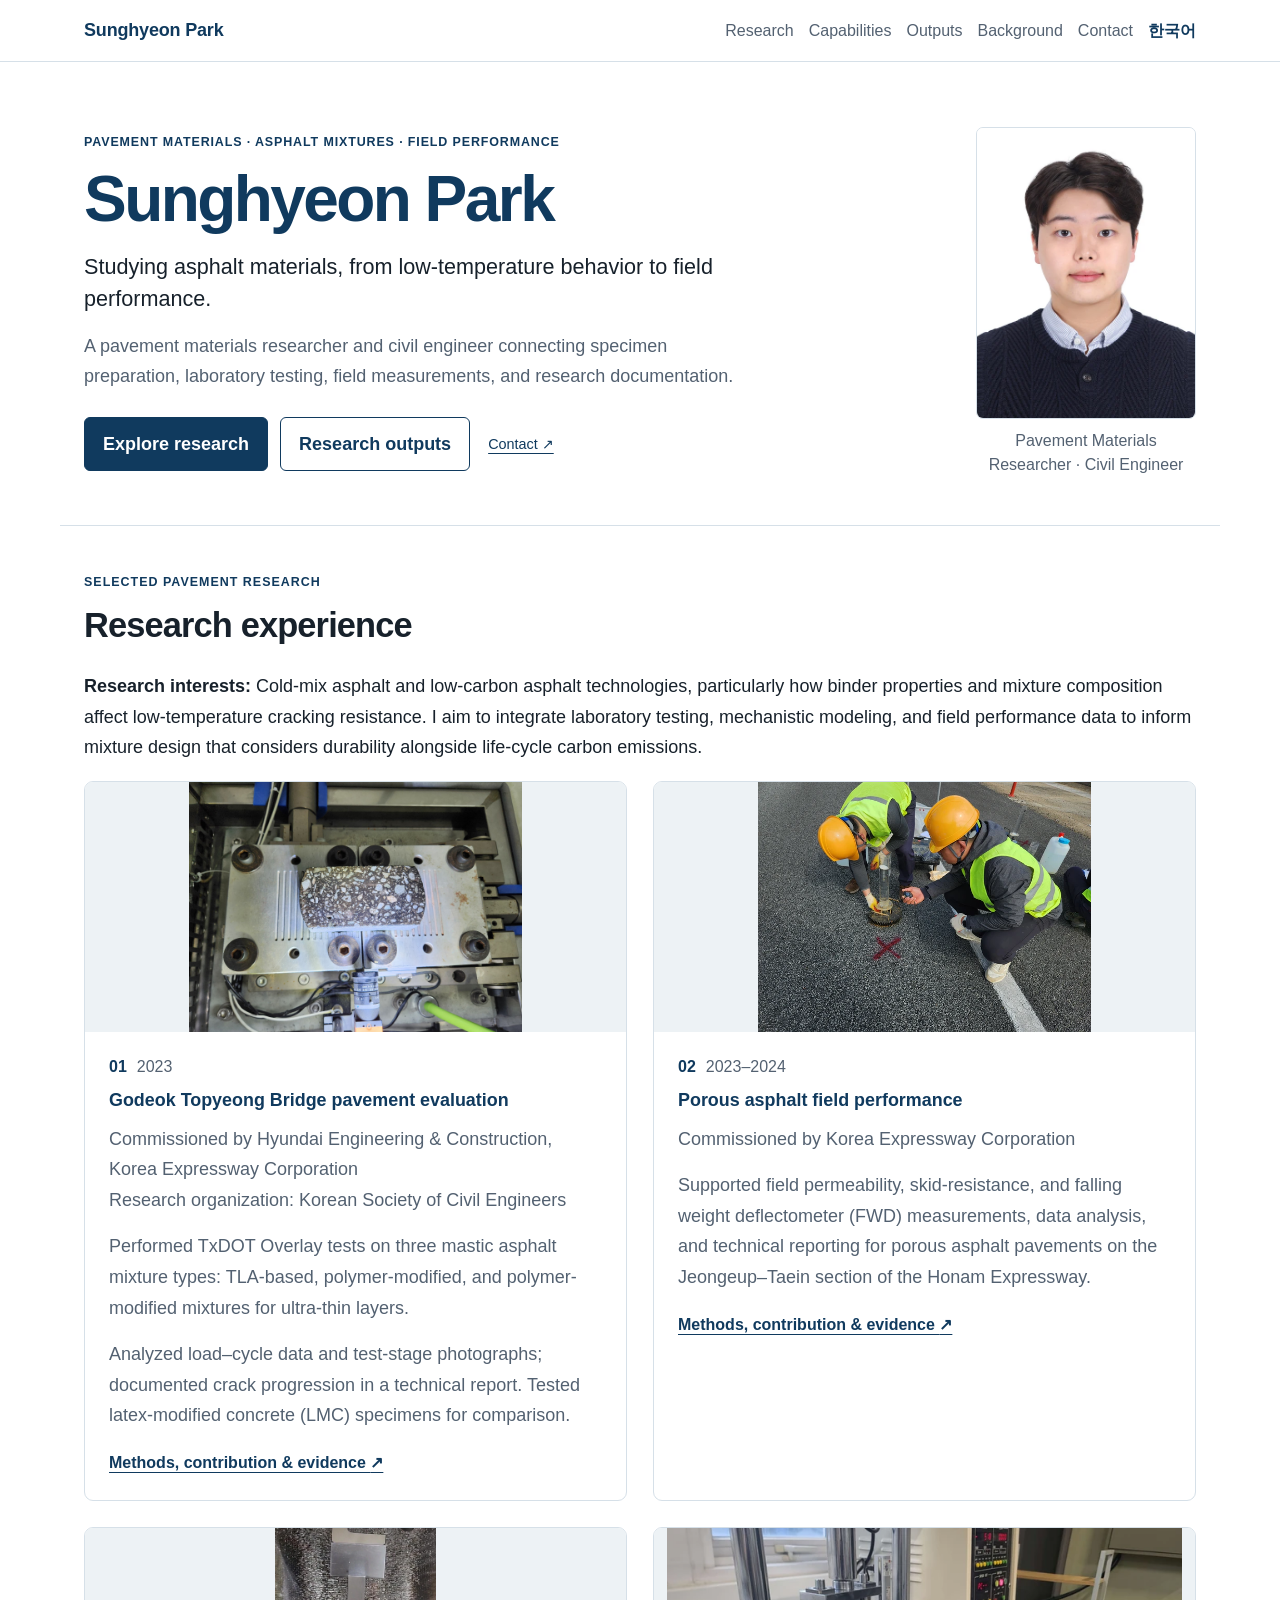
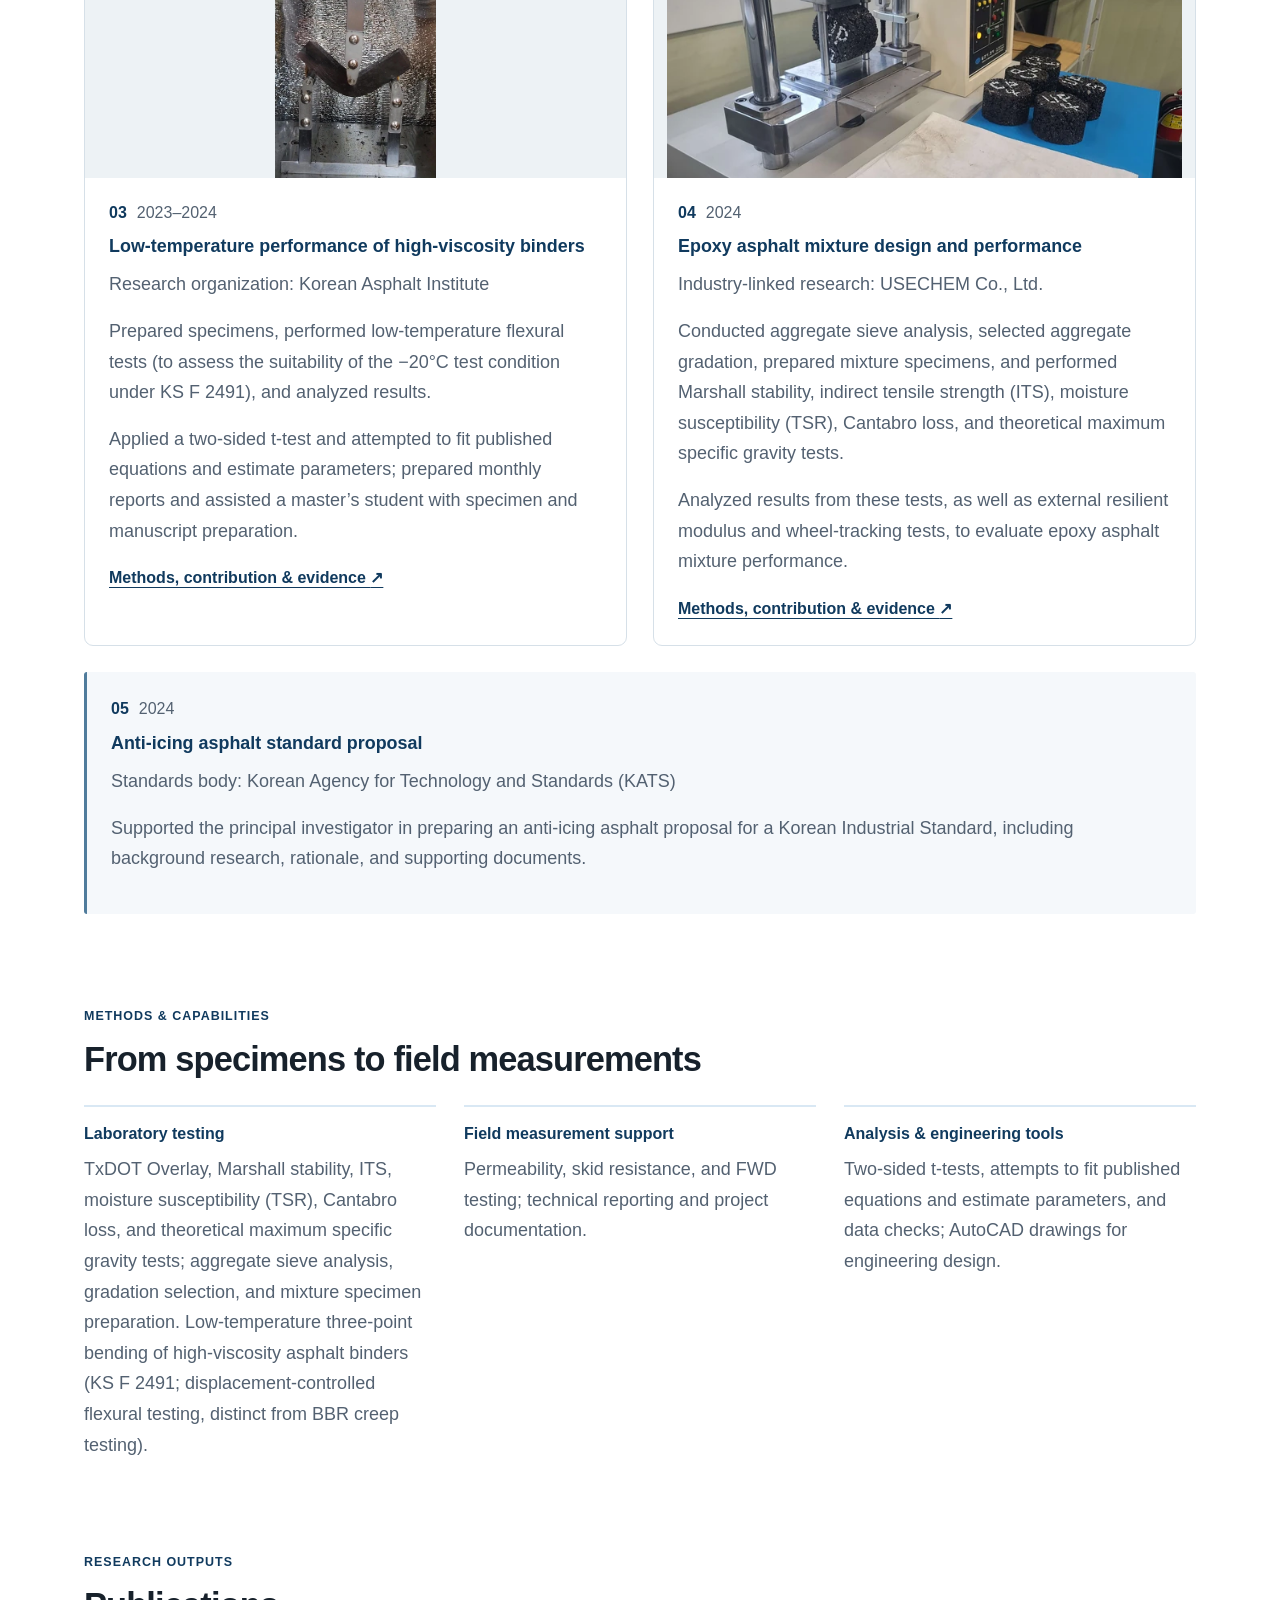
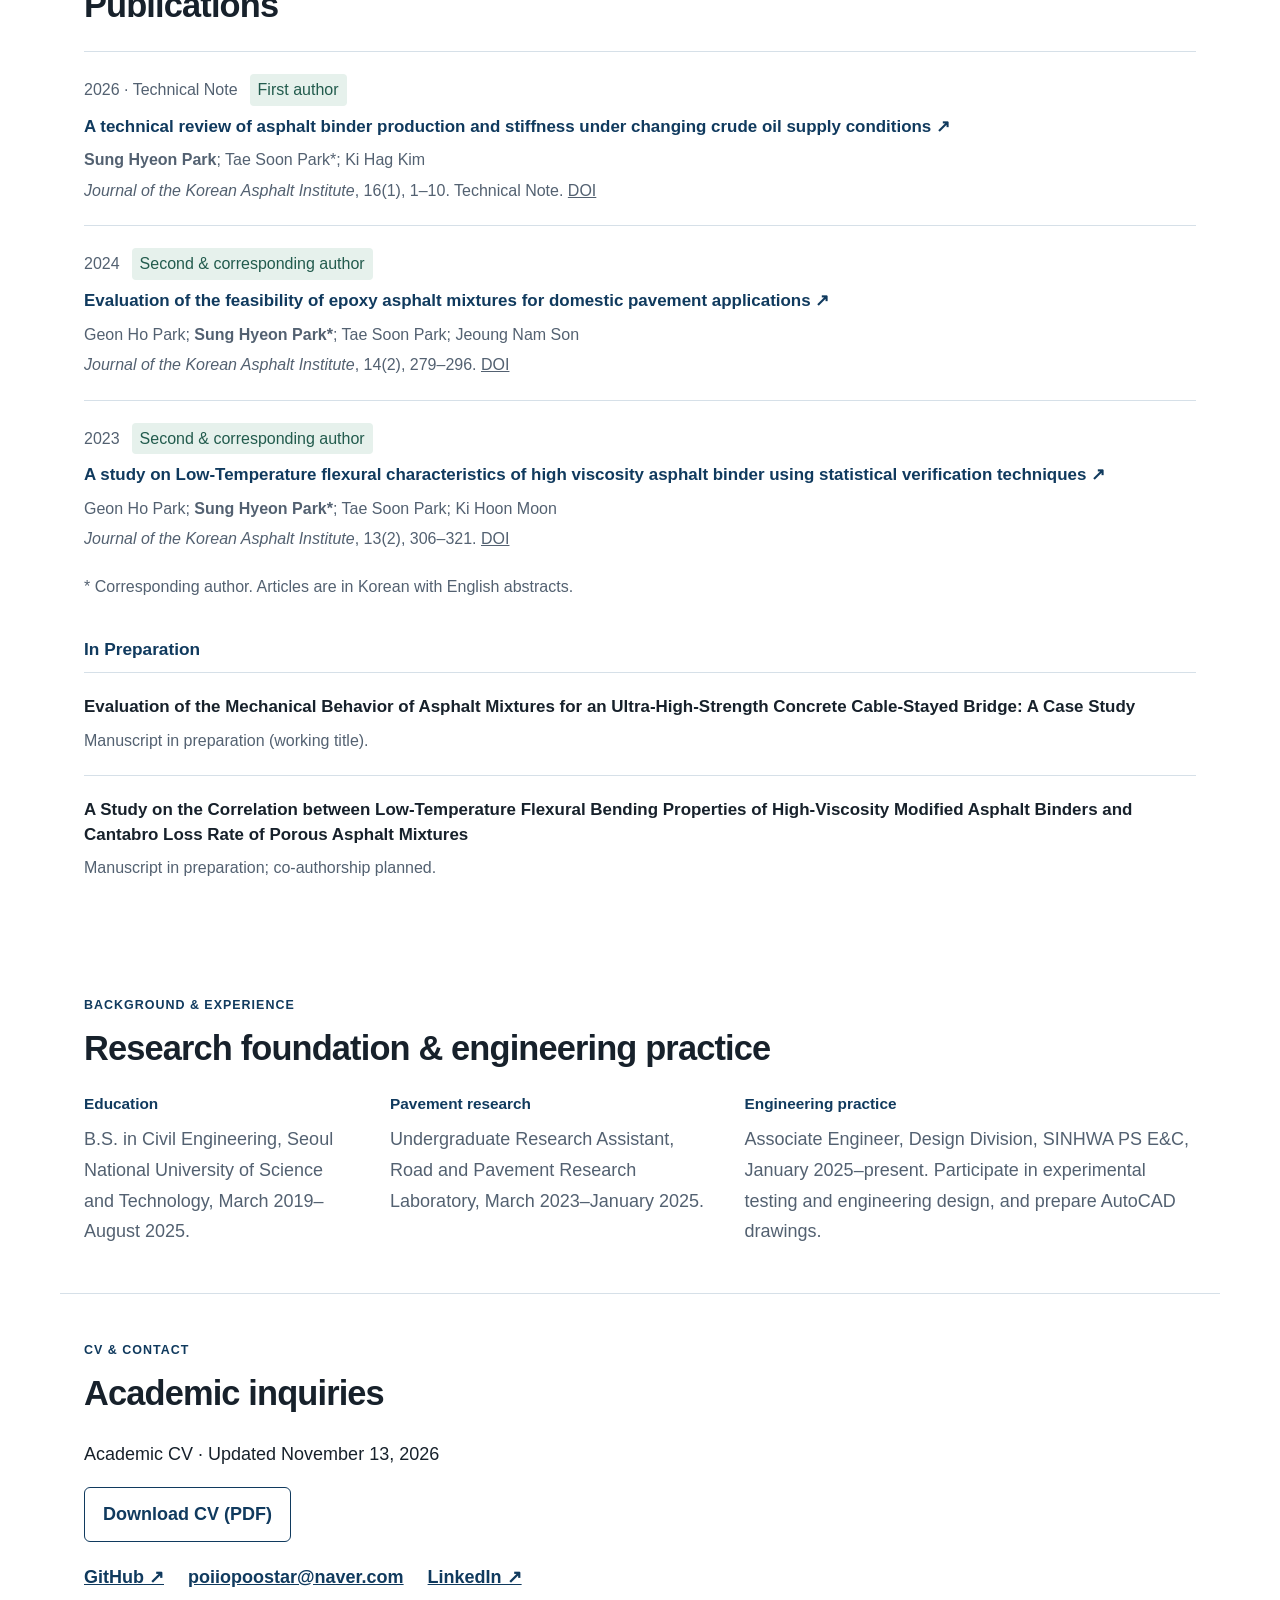
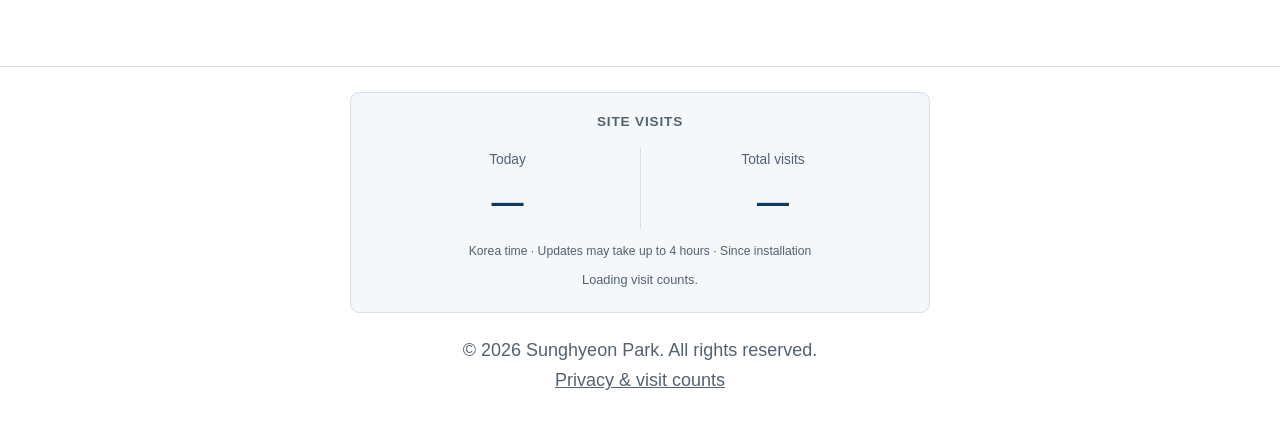
==== commit e27dc565: "Sync reuploaded original CV, bridge commissioning agencies, name, and publication order" ====
--- a/index.html
+++ b/index.html
@@ -1,23 +1,23 @@
 <!DOCTYPE html>
 
 <html lang="en"><head><meta charset="utf-8"/><meta content="width=device-width, initial-scale=1" name="viewport"/>
-<title>Pavement Materials Research | Sung Hyeon Park</title><meta content="Sung Hyeon Park: low-temperature asphalt performance, porous pavement field monitoring, mixture testing, and research contributions." name="description"/>
+<title>Pavement Materials Research | Sunghyeon Park</title><meta content="Sunghyeon Park: low-temperature asphalt performance, porous pavement field monitoring, mixture testing, and research contributions." name="description"/>
 <link href="https://sunghyeonpark-engineering.github.io/" rel="canonical"/>
 <link href="https://sunghyeonpark-engineering.github.io/" hreflang="en" rel="alternate"/><link href="https://sunghyeonpark-engineering.github.io/ko.html" hreflang="ko" rel="alternate"/>
 <link href="https://sunghyeonpark-engineering.github.io/" hreflang="x-default" rel="alternate"/>
-<meta content="website" property="og:type"/><meta content="Pavement Materials Research | Sung Hyeon Park" property="og:title"/><meta content="Sung Hyeon Park: low-temperature asphalt performance, porous pavement field monitoring, mixture testing, and research contributions." property="og:description"/>
+<meta content="website" property="og:type"/><meta content="Pavement Materials Research | Sunghyeon Park" property="og:title"/><meta content="Sunghyeon Park: low-temperature asphalt performance, porous pavement field monitoring, mixture testing, and research contributions." property="og:description"/>
 <meta content="https://sunghyeonpark-engineering.github.io/" property="og:url"/><meta content="en_US" property="og:locale"/>
-<meta content="https://sunghyeonpark-engineering.github.io/assets/portfolio-share.png" property="og:image"/><meta content="1200" property="og:image:width"/><meta content="630" property="og:image:height"/><meta content="Sung Hyeon Park — pavement materials research portfolio" property="og:image:alt"/>
-<meta content="summary_large_image" name="twitter:card"/><meta content="Pavement Materials Research | Sung Hyeon Park" name="twitter:title"/><meta content="Sung Hyeon Park: low-temperature asphalt performance, porous pavement field monitoring, mixture testing, and research contributions." name="twitter:description"/><meta content="https://sunghyeonpark-engineering.github.io/assets/portfolio-share.png" name="twitter:image"/>
+<meta content="https://sunghyeonpark-engineering.github.io/assets/portfolio-share.png" property="og:image"/><meta content="1200" property="og:image:width"/><meta content="630" property="og:image:height"/><meta content="Sunghyeon Park — pavement materials research portfolio" property="og:image:alt"/>
+<meta content="summary_large_image" name="twitter:card"/><meta content="Pavement Materials Research | Sunghyeon Park" name="twitter:title"/><meta content="Sunghyeon Park: low-temperature asphalt performance, porous pavement field monitoring, mixture testing, and research contributions." name="twitter:description"/><meta content="https://sunghyeonpark-engineering.github.io/assets/portfolio-share.png" name="twitter:image"/>
 <link href="assets/favicon.svg" rel="icon" type="image/svg+xml"/><link href="styles.css?v=20261102-cv" rel="stylesheet"/>
 <script defer="" src="analytics.js?v=20261016-privacy"></script><script defer="" src="photos.js?v=20261008"></script>
-<script type="application/ld+json">{"@context": "https://schema.org", "@type": "Person", "name": "Sung Hyeon Park", "url": "https://sunghyeonpark-engineering.github.io/", "image": "https://sunghyeonpark-engineering.github.io/assets/photos/sung-hyeon-park-900.webp", "sameAs": ["https://www.linkedin.com/in/sunghyeon-park/"], "alumniOf": {"@type": "CollegeOrUniversity", "name": "Seoul National University of Science and Technology"}, "knowsAbout": ["Pavement materials", "Asphalt mixtures", "Low-temperature performance", "Field pavement performance"]}</script><link rel="stylesheet" href="field-photo-update.css?v=20261019-selected"></head><body class="portfolio-home portfolio-readable"><a class="skip-link" href="#main-content">Skip to main content</a><header class="site-header"><nav aria-label="Primary navigation" class="nav"><a class="logo" href="#top">Sung Hyeon Park</a><div class="nav-links"><a href="#research-photos">Research</a><a href="#methods">Capabilities</a><a href="#outputs">Outputs</a><a href="#professional">Background</a><a href="#cv-contact">Contact</a><a class="language-link" href="ko.html" hreflang="ko" lang="ko">한국어</a></div></nav></header><main id="main-content"><section class="portfolio-hero" id="top"><div><p class="eyebrow">Pavement materials · Asphalt mixtures · Field performance</p><h1>Sung Hyeon Park</h1><p class="hero-lead">Studying asphalt materials, from low-temperature behavior to field performance.</p><p class="hero-bio">A pavement materials researcher and civil engineer connecting specimen preparation, laboratory testing, field measurements, and research documentation.</p><div class="hero-actions"><a class="button primary" href="#research-photos">Explore research</a><a class="button secondary" href="#outputs">Research outputs</a><a class="hero-contact" href="#cv-contact">Contact ↗</a></div></div><figure class="profile-portrait"><img alt="Portrait of Sung Hyeon Park" fetchpriority="high" height="1200" sizes="(max-width: 680px) 150px, 220px" src="assets/photos/sung-hyeon-park-480.webp" srcset="assets/photos/sung-hyeon-park-480.webp 480w, assets/photos/sung-hyeon-park-900.webp 900w" width="900"/><figcaption>Pavement Materials Researcher · Civil Engineer</figcaption></figure></section><section class="section selected-research" id="research-photos"><span class="anchor-alias" id="projects"></span><span class="anchor-alias" id="interests"></span><div class="section-heading"><p class="eyebrow">Selected pavement research</p><h2>Research experience</h2></div><p class="research-interests"><strong>Research interests:</strong> Cold-mix asphalt and low-carbon asphalt technologies, particularly how binder properties and mixture composition affect low-temperature cracking resistance. I aim to integrate laboratory testing, mechanistic modeling, and field performance data to inform mixture design that considers durability alongside life-cycle carbon emissions.</p><div class="research-card-grid"><article class="research-card" data-project="mastic-asphalt"><a class="research-card-image" href="mastic-asphalt-overlay.html"><img src="assets/research-gallery/072-tx-test-480.webp" srcset="assets/research-gallery/072-tx-test-480.webp 480w, assets/research-gallery/072-tx-test-1600.jpg 1600w" sizes="(max-width: 680px) calc(100vw - 36px), 520px" width="1600" height="1200" loading="lazy" decoding="async" alt="Texas Overlay specimen mounting"></a><div class="research-card-body"><p class="card-meta"><span>01</span> 2023</p><h3><a href="mastic-asphalt-overlay.html">Godeok Topyeong Bridge pavement evaluation</a></h3><p class="project-institutions">Commissioned by Hyundai Engineering &amp; Construction<br/>Research organization: Korean Society of Civil Engineers</p><p>Performed TxDOT Overlay tests on three mastic asphalt mixture types: TLA-based, polymer-modified, and polymer-modified mixtures for ultra-thin layers.</p><p>Analyzed load–cycle data and test-stage photographs; documented crack progression in a technical report. Tested latex-modified concrete (LMC) specimens for comparison.</p><a class="case-link" href="mastic-asphalt-overlay.html">Methods, contribution &amp; evidence <span aria-hidden="true">↗</span></a></div></article><article class="research-card" data-project="porous-asphalt"><a class="research-card-image" href="porous-asphalt-field.html"><img src="assets/photos/field-permeability-selected-640.webp" srcset="assets/photos/field-permeability-selected-640.webp 640w, assets/photos/field-permeability-selected-1600.webp 1600w" sizes="(max-width: 680px) calc(100vw - 36px), 400px" width="4000" height="3000" loading="lazy" decoding="async" alt="Two workers carrying out a field permeability test, with the tube and stopwatch visible"></a><div class="research-card-body"><p class="card-meta"><span>02</span> 2023–2024</p><h3><a href="porous-asphalt-field.html">Porous asphalt field performance</a></h3><p class="project-institutions">Commissioned by Korea Expressway Corporation</p><p>Supported field permeability, skid-resistance, and falling weight deflectometer (FWD) measurements, data analysis, and technical reporting for porous asphalt pavements on the Jeongeup–Taein section of the Honam Expressway.</p><a class="case-link" href="porous-asphalt-field.html">Methods, contribution &amp; evidence <span aria-hidden="true">↗</span></a></div></article><article class="research-card" data-project="low-temperature"><a class="research-card-image" href="low-temperature-binder.html"><img alt="A black binder beam bends downward beneath a central loading nose between two supports." class="" decoding="async" height="1170" loading="lazy" sizes="(max-width: 680px) calc(100vw - 36px), 540px" src="assets/photos/binder-large-bending-20261010-640.webp" srcset="assets/photos/binder-large-bending-20261010-640.webp 413w, assets/photos/binder-large-bending-20261010-1280.webp 755w" width="755"/></a><div class="research-card-body"><p class="card-meta"><span>03</span> 2023–2024</p><h3><a href="low-temperature-binder.html">Low-temperature performance of high-viscosity binders</a></h3><p class="project-institutions">Research organization: Korean Asphalt Institute</p><p>Prepared specimens, performed low-temperature flexural tests (to assess the suitability of the −20°C test condition under KS F 2491), and analyzed results.</p><p>Applied a two-sided t-test and attempted to fit published equations and estimate parameters; prepared monthly reports and assisted a master’s student with specimen and manuscript preparation.</p><a class="case-link" href="low-temperature-binder.html">Methods, contribution &amp; evidence <span aria-hidden="true">↗</span></a></div></article><article class="research-card" data-project="epoxy-asphalt"><a class="research-card-image" href="epoxy-asphalt.html"><img alt="Indirect tensile loading of an asphalt mixture specimen" class="" decoding="async" height="1943" loading="lazy" sizes="(max-width: 680px) calc(100vw - 36px), 540px" src="assets/photos/epoxy-strength-v2-640.webp" srcset="assets/photos/epoxy-strength-v2-640.webp 640w, assets/photos/epoxy-strength-v2-1280.webp 1280w" width="4000"/></a><div class="research-card-body"><p class="card-meta"><span>04</span> 2024</p><h3><a href="epoxy-asphalt.html">Epoxy asphalt mixture design and performance</a></h3><p class="project-institutions">Industry-linked research: USECHEM Co., Ltd.</p><p>Conducted aggregate sieve analysis, selected aggregate gradation, prepared mixture specimens, and performed Marshall stability, indirect tensile strength (ITS), moisture susceptibility (TSR), Cantabro loss, and theoretical maximum specific gravity tests.</p><p>Analyzed results from these tests, as well as external resilient modulus and wheel-tracking tests, to evaluate epoxy asphalt mixture performance.</p><a class="case-link" href="epoxy-asphalt.html">Methods, contribution &amp; evidence <span aria-hidden="true">↗</span></a></div></article></div><div class="research-note-grid"><article class="research-note" data-project="standardization"><p class="card-meta"><span>05</span> 2024</p><h3>Anti-icing asphalt standard proposal</h3><p class="project-institutions">Standards body: Korean Agency for Technology and Standards (KATS)</p><p>Supported the principal investigator in preparing an anti-icing asphalt proposal for a Korean Industrial Standard, including background research, rationale, and supporting documents.</p></article></div></section><section class="section" id="methods"><span class="anchor-alias" id="skills"></span><div class="section-heading"><p class="eyebrow">Methods &amp; capabilities</p><h2>From specimens to field measurements</h2></div><div class="capability-grid"><article><h3>Laboratory testing</h3><p>TxDOT Overlay, Marshall stability, ITS, moisture susceptibility (TSR), Cantabro loss, and theoretical maximum specific gravity tests; aggregate sieve analysis, gradation selection, and mixture specimen preparation. Low-temperature three-point bending of high-viscosity asphalt binders (KS F 2491; displacement-controlled flexural testing, distinct from BBR creep testing).</p></article><article><h3>Field measurement support</h3><p>Permeability, skid resistance, and FWD testing; technical reporting and project documentation.</p></article><article><h3>Analysis &amp; engineering tools</h3><p>Two-sided t-tests, attempts to fit published equations and estimate parameters, and data checks; AutoCAD drawings for engineering design.</p></article></div></section><section class="section" id="outputs"><div class="section-heading"><p class="eyebrow">Research outputs</p><h2>Publications</h2></div><div class="papers"><article class="output-paper"><p class="output-label"><span>2023</span><span class="role-badge">Second &amp; corresponding author</span></p><h3><a href="https://doi.org/10.22702/jkai.2023.13.2.25"><cite>A study on Low-Temperature flexural characteristics of high viscosity asphalt binder using statistical verification techniques</cite> ↗</a></h3><p class="authors">
+<script type="application/ld+json">{"@context": "https://schema.org", "@type": "Person", "name": "Sunghyeon Park", "url": "https://sunghyeonpark-engineering.github.io/", "image": "https://sunghyeonpark-engineering.github.io/assets/photos/sung-hyeon-park-900.webp", "sameAs": ["https://www.linkedin.com/in/sunghyeon-park/"], "alumniOf": {"@type": "CollegeOrUniversity", "name": "Seoul National University of Science and Technology"}, "knowsAbout": ["Pavement materials", "Asphalt mixtures", "Low-temperature performance", "Field pavement performance"]}</script><link rel="stylesheet" href="field-photo-update.css?v=20261019-selected"></head><body class="portfolio-home portfolio-readable"><a class="skip-link" href="#main-content">Skip to main content</a><header class="site-header"><nav aria-label="Primary navigation" class="nav"><a class="logo" href="#top">Sunghyeon Park</a><div class="nav-links"><a href="#research-photos">Research</a><a href="#methods">Capabilities</a><a href="#outputs">Outputs</a><a href="#professional">Background</a><a href="#cv-contact">Contact</a><a class="language-link" href="ko.html" hreflang="ko" lang="ko">한국어</a></div></nav></header><main id="main-content"><section class="portfolio-hero" id="top"><div><p class="eyebrow">Pavement materials · Asphalt mixtures · Field performance</p><h1>Sunghyeon Park</h1><p class="hero-lead">Studying asphalt materials, from low-temperature behavior to field performance.</p><p class="hero-bio">A pavement materials researcher and civil engineer connecting specimen preparation, laboratory testing, field measurements, and research documentation.</p><div class="hero-actions"><a class="button primary" href="#research-photos">Explore research</a><a class="button secondary" href="#outputs">Research outputs</a><a class="hero-contact" href="#cv-contact">Contact ↗</a></div></div><figure class="profile-portrait"><img alt="Portrait of Sunghyeon Park" fetchpriority="high" height="1200" sizes="(max-width: 680px) 150px, 220px" src="assets/photos/sung-hyeon-park-480.webp" srcset="assets/photos/sung-hyeon-park-480.webp 480w, assets/photos/sung-hyeon-park-900.webp 900w" width="900"/><figcaption>Pavement Materials Researcher · Civil Engineer</figcaption></figure></section><section class="section selected-research" id="research-photos"><span class="anchor-alias" id="projects"></span><span class="anchor-alias" id="interests"></span><div class="section-heading"><p class="eyebrow">Selected pavement research</p><h2>Research experience</h2></div><p class="research-interests"><strong>Research interests:</strong> Cold-mix asphalt and low-carbon asphalt technologies, particularly how binder properties and mixture composition affect low-temperature cracking resistance. I aim to integrate laboratory testing, mechanistic modeling, and field performance data to inform mixture design that considers durability alongside life-cycle carbon emissions.</p><div class="research-card-grid"><article class="research-card" data-project="mastic-asphalt"><a class="research-card-image" href="mastic-asphalt-overlay.html"><img src="assets/research-gallery/072-tx-test-480.webp" srcset="assets/research-gallery/072-tx-test-480.webp 480w, assets/research-gallery/072-tx-test-1600.jpg 1600w" sizes="(max-width: 680px) calc(100vw - 36px), 520px" width="1600" height="1200" loading="lazy" decoding="async" alt="Texas Overlay specimen mounting"></a><div class="research-card-body"><p class="card-meta"><span>01</span> 2023</p><h3><a href="mastic-asphalt-overlay.html">Godeok Topyeong Bridge pavement evaluation</a></h3><p class="project-institutions">Commissioned by Hyundai Engineering &amp; Construction, Korea Expressway Corporation<br/>Research organization: Korean Society of Civil Engineers</p><p>Performed TxDOT Overlay tests on three mastic asphalt mixture types: TLA-based, polymer-modified, and polymer-modified mixtures for ultra-thin layers.</p><p>Analyzed load–cycle data and test-stage photographs; documented crack progression in a technical report. Tested latex-modified concrete (LMC) specimens for comparison.</p><a class="case-link" href="mastic-asphalt-overlay.html">Methods, contribution &amp; evidence <span aria-hidden="true">↗</span></a></div></article><article class="research-card" data-project="porous-asphalt"><a class="research-card-image" href="porous-asphalt-field.html"><img src="assets/photos/field-permeability-selected-640.webp" srcset="assets/photos/field-permeability-selected-640.webp 640w, assets/photos/field-permeability-selected-1600.webp 1600w" sizes="(max-width: 680px) calc(100vw - 36px), 400px" width="4000" height="3000" loading="lazy" decoding="async" alt="Two workers carrying out a field permeability test, with the tube and stopwatch visible"></a><div class="research-card-body"><p class="card-meta"><span>02</span> 2023–2024</p><h3><a href="porous-asphalt-field.html">Porous asphalt field performance</a></h3><p class="project-institutions">Commissioned by Korea Expressway Corporation</p><p>Supported field permeability, skid-resistance, and falling weight deflectometer (FWD) measurements, data analysis, and technical reporting for porous asphalt pavements on the Jeongeup–Taein section of the Honam Expressway.</p><a class="case-link" href="porous-asphalt-field.html">Methods, contribution &amp; evidence <span aria-hidden="true">↗</span></a></div></article><article class="research-card" data-project="low-temperature"><a class="research-card-image" href="low-temperature-binder.html"><img alt="A black binder beam bends downward beneath a central loading nose between two supports." class="" decoding="async" height="1170" loading="lazy" sizes="(max-width: 680px) calc(100vw - 36px), 540px" src="assets/photos/binder-large-bending-20261010-640.webp" srcset="assets/photos/binder-large-bending-20261010-640.webp 413w, assets/photos/binder-large-bending-20261010-1280.webp 755w" width="755"/></a><div class="research-card-body"><p class="card-meta"><span>03</span> 2023–2024</p><h3><a href="low-temperature-binder.html">Low-temperature performance of high-viscosity binders</a></h3><p class="project-institutions">Research organization: Korean Asphalt Institute</p><p>Prepared specimens, performed low-temperature flexural tests (to assess the suitability of the −20°C test condition under KS F 2491), and analyzed results.</p><p>Applied a two-sided t-test and attempted to fit published equations and estimate parameters; prepared monthly reports and assisted a master’s student with specimen and manuscript preparation.</p><a class="case-link" href="low-temperature-binder.html">Methods, contribution &amp; evidence <span aria-hidden="true">↗</span></a></div></article><article class="research-card" data-project="epoxy-asphalt"><a class="research-card-image" href="epoxy-asphalt.html"><img alt="Indirect tensile loading of an asphalt mixture specimen" class="" decoding="async" height="1943" loading="lazy" sizes="(max-width: 680px) calc(100vw - 36px), 540px" src="assets/photos/epoxy-strength-v2-640.webp" srcset="assets/photos/epoxy-strength-v2-640.webp 640w, assets/photos/epoxy-strength-v2-1280.webp 1280w" width="4000"/></a><div class="research-card-body"><p class="card-meta"><span>04</span> 2024</p><h3><a href="epoxy-asphalt.html">Epoxy asphalt mixture design and performance</a></h3><p class="project-institutions">Industry-linked research: USECHEM Co., Ltd.</p><p>Conducted aggregate sieve analysis, selected aggregate gradation, prepared mixture specimens, and performed Marshall stability, indirect tensile strength (ITS), moisture susceptibility (TSR), Cantabro loss, and theoretical maximum specific gravity tests.</p><p>Analyzed results from these tests, as well as external resilient modulus and wheel-tracking tests, to evaluate epoxy asphalt mixture performance.</p><a class="case-link" href="epoxy-asphalt.html">Methods, contribution &amp; evidence <span aria-hidden="true">↗</span></a></div></article></div><div class="research-note-grid"><article class="research-note" data-project="standardization"><p class="card-meta"><span>05</span> 2024</p><h3>Anti-icing asphalt standard proposal</h3><p class="project-institutions">Standards body: Korean Agency for Technology and Standards (KATS)</p><p>Supported the principal investigator in preparing an anti-icing asphalt proposal for a Korean Industrial Standard, including background research, rationale, and supporting documents.</p></article></div></section><section class="section" id="methods"><span class="anchor-alias" id="skills"></span><div class="section-heading"><p class="eyebrow">Methods &amp; capabilities</p><h2>From specimens to field measurements</h2></div><div class="capability-grid"><article><h3>Laboratory testing</h3><p>TxDOT Overlay, Marshall stability, ITS, moisture susceptibility (TSR), Cantabro loss, and theoretical maximum specific gravity tests; aggregate sieve analysis, gradation selection, and mixture specimen preparation. Low-temperature three-point bending of high-viscosity asphalt binders (KS F 2491; displacement-controlled flexural testing, distinct from BBR creep testing).</p></article><article><h3>Field measurement support</h3><p>Permeability, skid resistance, and FWD testing; technical reporting and project documentation.</p></article><article><h3>Analysis &amp; engineering tools</h3><p>Two-sided t-tests, attempts to fit published equations and estimate parameters, and data checks; AutoCAD drawings for engineering design.</p></article></div></section><section class="section" id="outputs"><div class="section-heading"><p class="eyebrow">Research outputs</p><h2>Publications</h2></div><div class="papers"><article class="output-paper"><p class="output-label"><span>2026 · Technical Note</span><span class="role-badge">First author</span></p><h3><a href="https://doi.org/10.22702/jkai.2026.16.1.1"><cite>A technical review of asphalt binder production and stiffness under changing crude oil supply conditions</cite> ↗</a></h3><p class="authors">
+<strong>Sung Hyeon Park</strong>; Tae Soon Park*; Ki Hag Kim
+          </p><p class="publication-meta"><em>Journal of the Korean Asphalt Institute</em>, 16(1), 1–10. Technical Note. <a href="https://doi.org/10.22702/jkai.2026.16.1.1">DOI</a></p></article><article class="output-paper"><p class="output-label"><span>2024</span><span class="role-badge">Second &amp; corresponding author</span></p><h3><a href="https://doi.org/10.22702/jkai.2024.14.2.26"><cite>Evaluation of the feasibility of epoxy asphalt mixtures for domestic pavement applications</cite> ↗</a></h3><p class="authors">
+            Geon Ho Park; <strong>Sung Hyeon Park*</strong>; Tae Soon Park; Jeoung Nam Son
+          </p><p class="publication-meta"><em>Journal of the Korean Asphalt Institute</em>, 14(2), 279–296. <a href="https://doi.org/10.22702/jkai.2024.14.2.26">DOI</a></p></article><article class="output-paper"><p class="output-label"><span>2023</span><span class="role-badge">Second &amp; corresponding author</span></p><h3><a href="https://doi.org/10.22702/jkai.2023.13.2.25"><cite>A study on Low-Temperature flexural characteristics of high viscosity asphalt binder using statistical verification techniques</cite> ↗</a></h3><p class="authors">
             Geon Ho Park; <strong>Sung Hyeon Park*</strong>; Tae Soon Park; Ki Hoon Moon
-          </p><p class="publication-meta"><em>Journal of the Korean Asphalt Institute</em>, 13(2), 306–321. <a href="https://doi.org/10.22702/jkai.2023.13.2.25">DOI</a></p></article><article class="output-paper"><p class="output-label"><span>2024</span><span class="role-badge">Second &amp; corresponding author</span></p><h3><a href="https://doi.org/10.22702/jkai.2024.14.2.26"><cite>Evaluation of the feasibility of epoxy asphalt mixtures for domestic pavement applications</cite> ↗</a></h3><p class="authors">
-            Geon Ho Park; <strong>Sung Hyeon Park*</strong>; Tae Soon Park; Jeoung Nam Son
-          </p><p class="publication-meta"><em>Journal of the Korean Asphalt Institute</em>, 14(2), 279–296. <a href="https://doi.org/10.22702/jkai.2024.14.2.26">DOI</a></p></article><article class="output-paper"><p class="output-label"><span>2026 · Technical Note</span><span class="role-badge">First author</span></p><h3><a href="https://doi.org/10.22702/jkai.2026.16.1.1"><cite>A technical review of asphalt binder production and stiffness under changing crude oil supply conditions</cite> ↗</a></h3><p class="authors">
-<strong>Sung Hyeon Park</strong>; Tae Soon Park*; Ki Hag Kim
-          </p><p class="publication-meta"><em>Journal of the Korean Asphalt Institute</em>, 16(1), 1–10. Technical Note. <a href="https://doi.org/10.22702/jkai.2026.16.1.1">DOI</a></p></article></div><p class="publication-key">* Corresponding author. Articles are in Korean with English abstracts.</p><div class="manuscripts-in-preparation" aria-labelledby="preparation-heading"><h3 id="preparation-heading">In Preparation</h3><div class="papers"><article class="output-paper"><h4 lang="en"><cite>Evaluation of the Mechanical Behavior of Asphalt Mixtures for an Ultra-High-Strength Concrete Cable-Stayed Bridge: A Case Study</cite></h4><p class="publication-meta">Manuscript in preparation (working title).</p></article><article class="output-paper"><h4 lang="en"><cite>A Study on the Correlation between Low-Temperature Flexural Bending Properties of High-Viscosity Modified Asphalt Binders and Cantabro Loss Rate of Porous Asphalt Mixtures</cite></h4><p class="publication-meta">Manuscript in preparation; co-authorship planned.</p></article></div></div><template id="hidden-conference-presentations"><div class="conference-heading" id="presentations"><h3>Conference posters</h3><a href="ground-anchor-validation.html">Complementary research: anchor validation ↗</a></div><div class="conference-grid"><article class="conference-card"><a class="poster-link" href="assets/2026-kgs-spring-poster.pdf"><img alt="2026 Korean Geotechnical Society poster preview" height="792" loading="lazy" src="assets/2026-kgs-spring-poster-thumb.webp" width="560"/></a><div><p class="output-label">2026 · Poster presented</p><h4>Mock-up Tests on Load-Transfer Mechanism of High-Inclination Ground Anchors in TPS and TEA Systems under Varying Installation Angles</h4><p class="meta-line">Korean Geotechnical Society · Seoul · March 26–27, 2026</p><p class="conference-role">First author · Presented by Sung Hyeon Park</p><div class="document-links"><a href="assets/2026-kgs-spring-paper.pdf">Paper PDF</a><a href="assets/2026-kgs-spring-poster.pdf">Poster PDF</a></div></div></article><article class="conference-card"><a class="poster-link" href="assets/2025-kgs-fall-poster.pdf"><img alt="2025 Korean Geotechnical Society poster preview" height="809" loading="lazy" src="assets/2025-kgs-fall-poster-thumb.webp" width="560"/></a><div><p class="output-label">2025 · Poster presented</p><h4>A Study on the Load Transfer Mechanism of High-Inclination Ground Anchors Applied to TPS and TEA Methods through Experimental Investigation</h4><p class="meta-line">Korean Geotechnical Society · Incheon · September 19, 2025</p><p class="conference-role">First author · Presented by Sung Hyeon Park</p><div class="document-links"><a href="assets/2025-kgs-fall-paper.pdf">Paper PDF</a><a href="assets/2025-kgs-fall-poster.pdf">Poster PDF</a></div></div></article></div><details class="planned-output"><summary>Planned: KSCE 2026 Convention · Jeongseon · October 21–23, 2026</summary><p>Experimental study on the effect of high-angle ground anchor installation angle on friction loss in the TEA guide bracket. Proceedings inclusion and poster presentation planned; corresponding author.</p></details></template></section><section class="section" id="professional"><span class="anchor-alias" id="about"></span><div class="section-heading"><p class="eyebrow">Background &amp; experience</p><h2>Research foundation &amp; engineering practice</h2></div><div class="background-list"><article><h3>Education</h3><p>B.S. in Civil Engineering, Seoul National University of Science and Technology, March 2019–August 2025.</p></article><article><h3>Pavement research</h3><p>Undergraduate Research Assistant, Road and Pavement Research Laboratory, March 2023–January 2025.</p></article><article><h3>Engineering practice</h3><p>Associate Engineer, Design Division, SINHWA PS E&amp;C, January 2025–present. Participate in experimental testing and engineering design, and prepare AutoCAD drawings.</p></article></div></section><section class="section contact-section" id="cv-contact"><div class="section-heading"><p class="eyebrow">CV &amp; contact</p><h2>Academic inquiries</h2></div><p>Academic CV · Updated November 13, 2026</p><p><a class="button secondary" href="assets/sunghyeon-park-cv.pdf" download>Download CV (PDF)</a></p><div class="contact-links"><a href="https://github.com/SungHyeonPark-Engineering">GitHub ↗</a><a href="mailto:poiiopoostar@naver.com">poiiopoostar@naver.com</a><a href="https://www.linkedin.com/in/sunghyeon-park/">LinkedIn ↗</a></div></section></main><footer class="site-footer">
+          </p><p class="publication-meta"><em>Journal of the Korean Asphalt Institute</em>, 13(2), 306–321. <a href="https://doi.org/10.22702/jkai.2023.13.2.25">DOI</a></p></article></div><p class="publication-key">* Corresponding author. Articles are in Korean with English abstracts.</p><div class="manuscripts-in-preparation" aria-labelledby="preparation-heading"><h3 id="preparation-heading">In Preparation</h3><div class="papers"><article class="output-paper"><h4 lang="en"><cite>Evaluation of the Mechanical Behavior of Asphalt Mixtures for an Ultra-High-Strength Concrete Cable-Stayed Bridge: A Case Study</cite></h4><p class="publication-meta">Manuscript in preparation (working title).</p></article><article class="output-paper"><h4 lang="en"><cite>A Study on the Correlation between Low-Temperature Flexural Bending Properties of High-Viscosity Modified Asphalt Binders and Cantabro Loss Rate of Porous Asphalt Mixtures</cite></h4><p class="publication-meta">Manuscript in preparation; co-authorship planned.</p></article></div></div><template id="hidden-conference-presentations"><div class="conference-heading" id="presentations"><h3>Conference posters</h3><a href="ground-anchor-validation.html">Complementary research: anchor validation ↗</a></div><div class="conference-grid"><article class="conference-card"><a class="poster-link" href="assets/2026-kgs-spring-poster.pdf"><img alt="2026 Korean Geotechnical Society poster preview" height="792" loading="lazy" src="assets/2026-kgs-spring-poster-thumb.webp" width="560"/></a><div><p class="output-label">2026 · Poster presented</p><h4>Mock-up Tests on Load-Transfer Mechanism of High-Inclination Ground Anchors in TPS and TEA Systems under Varying Installation Angles</h4><p class="meta-line">Korean Geotechnical Society · Seoul · March 26–27, 2026</p><p class="conference-role">First author · Presented by Sung Hyeon Park</p><div class="document-links"><a href="assets/2026-kgs-spring-paper.pdf">Paper PDF</a><a href="assets/2026-kgs-spring-poster.pdf">Poster PDF</a></div></div></article><article class="conference-card"><a class="poster-link" href="assets/2025-kgs-fall-poster.pdf"><img alt="2025 Korean Geotechnical Society poster preview" height="809" loading="lazy" src="assets/2025-kgs-fall-poster-thumb.webp" width="560"/></a><div><p class="output-label">2025 · Poster presented</p><h4>A Study on the Load Transfer Mechanism of High-Inclination Ground Anchors Applied to TPS and TEA Methods through Experimental Investigation</h4><p class="meta-line">Korean Geotechnical Society · Incheon · September 19, 2025</p><p class="conference-role">First author · Presented by Sung Hyeon Park</p><div class="document-links"><a href="assets/2025-kgs-fall-paper.pdf">Paper PDF</a><a href="assets/2025-kgs-fall-poster.pdf">Poster PDF</a></div></div></article></div><details class="planned-output"><summary>Planned: KSCE 2026 Convention · Jeongseon · October 21–23, 2026</summary><p>Experimental study on the effect of high-angle ground anchor installation angle on friction loss in the TEA guide bracket. Proceedings inclusion and poster presentation planned; corresponding author.</p></details></template></section><section class="section" id="professional"><span class="anchor-alias" id="about"></span><div class="section-heading"><p class="eyebrow">Background &amp; experience</p><h2>Research foundation &amp; engineering practice</h2></div><div class="background-list"><article><h3>Education</h3><p>B.S. in Civil Engineering, Seoul National University of Science and Technology, March 2019–August 2025.</p></article><article><h3>Pavement research</h3><p>Undergraduate Research Assistant, Road and Pavement Research Laboratory, March 2023–January 2025.</p></article><article><h3>Engineering practice</h3><p>Associate Engineer, Design Division, SINHWA PS E&amp;C, January 2025–present. Participate in experimental testing and engineering design, and prepare AutoCAD drawings.</p></article></div></section><section class="section contact-section" id="cv-contact"><div class="section-heading"><p class="eyebrow">CV &amp; contact</p><h2>Academic inquiries</h2></div><p>Academic CV · Updated November 13, 2026</p><p><a class="button secondary" href="assets/sunghyeon-park-cv.pdf" download>Download CV (PDF)</a></p><div class="contact-links"><a href="https://github.com/SungHyeonPark-Engineering">GitHub ↗</a><a href="mailto:poiiopoostar@naver.com">poiiopoostar@naver.com</a><a href="https://www.linkedin.com/in/sunghyeon-park/">LinkedIn ↗</a></div></section></main><footer class="site-footer">
 <section aria-labelledby="visits-heading" class="visitor-stats">
 <h2 id="visits-heading">Site visits</h2>
 <dl><div><dt>Today</dt><dd id="visits-today">—</dd></div><div><dt>Total visits</dt><dd id="visits-total">—</dd></div></dl>
@@ -26,6 +26,6 @@
 <p id="visits-status" role="status">Loading visit counts.</p>
 <noscript><p>JavaScript is needed to display visit counts.</p></noscript>
 </section>
-<p>© 2026 Sung Hyeon Park. All rights reserved.</p>
+<p>© 2026 Sunghyeon Park. All rights reserved.</p>
 <p><a href="privacy.html">Privacy &amp; visit counts</a></p>
 </footer></body></html>
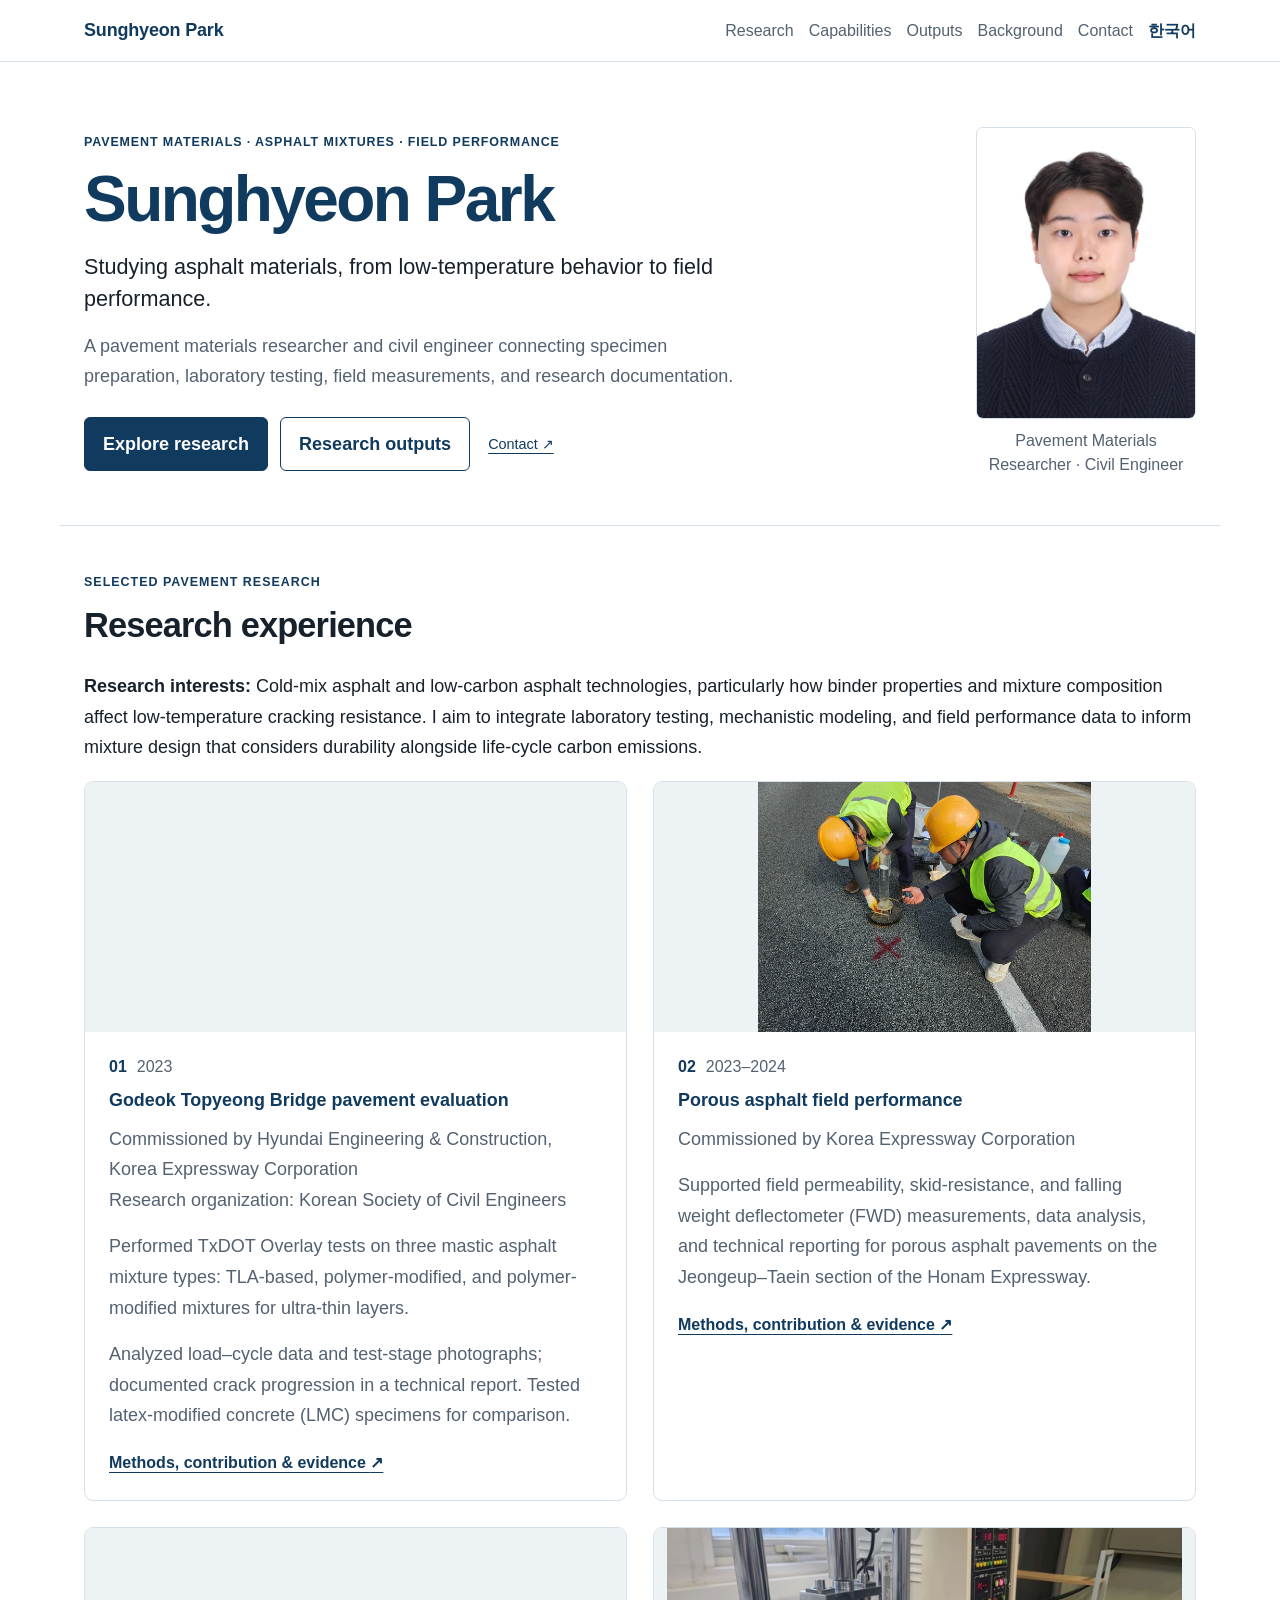
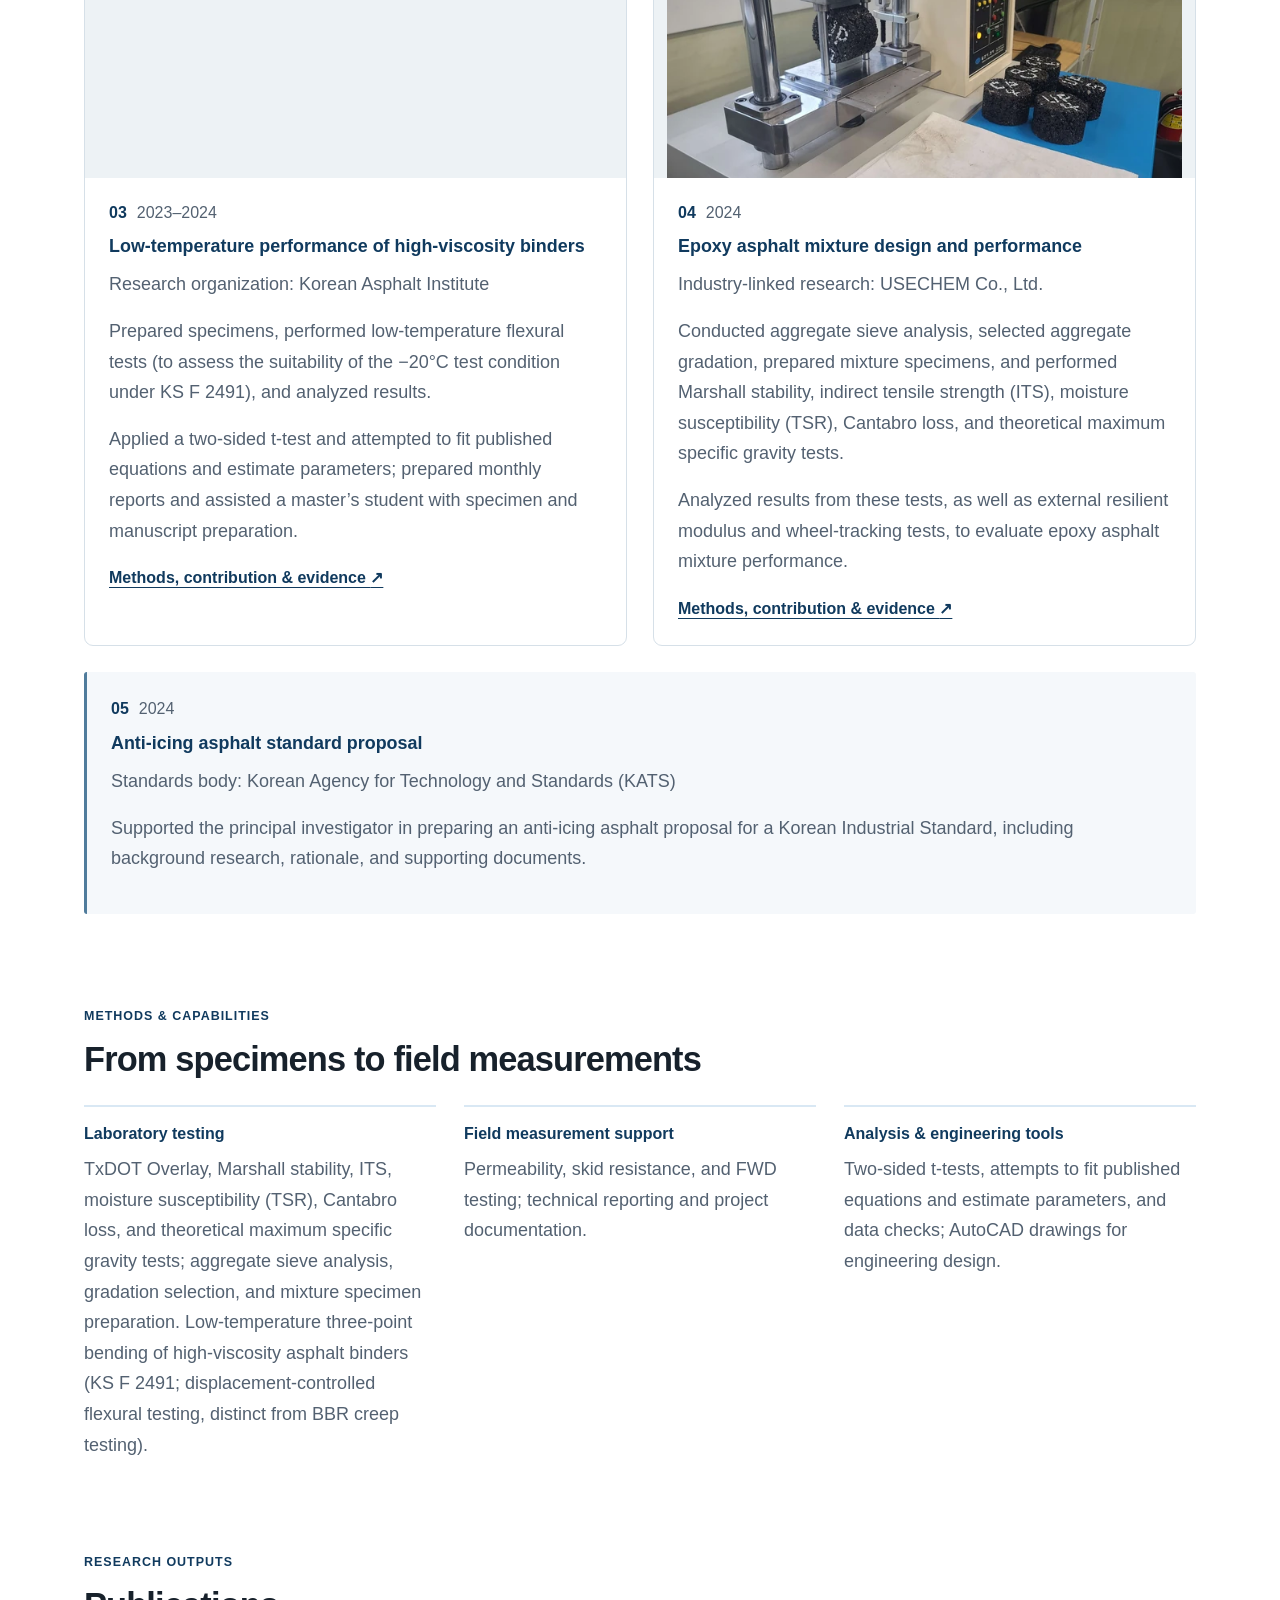
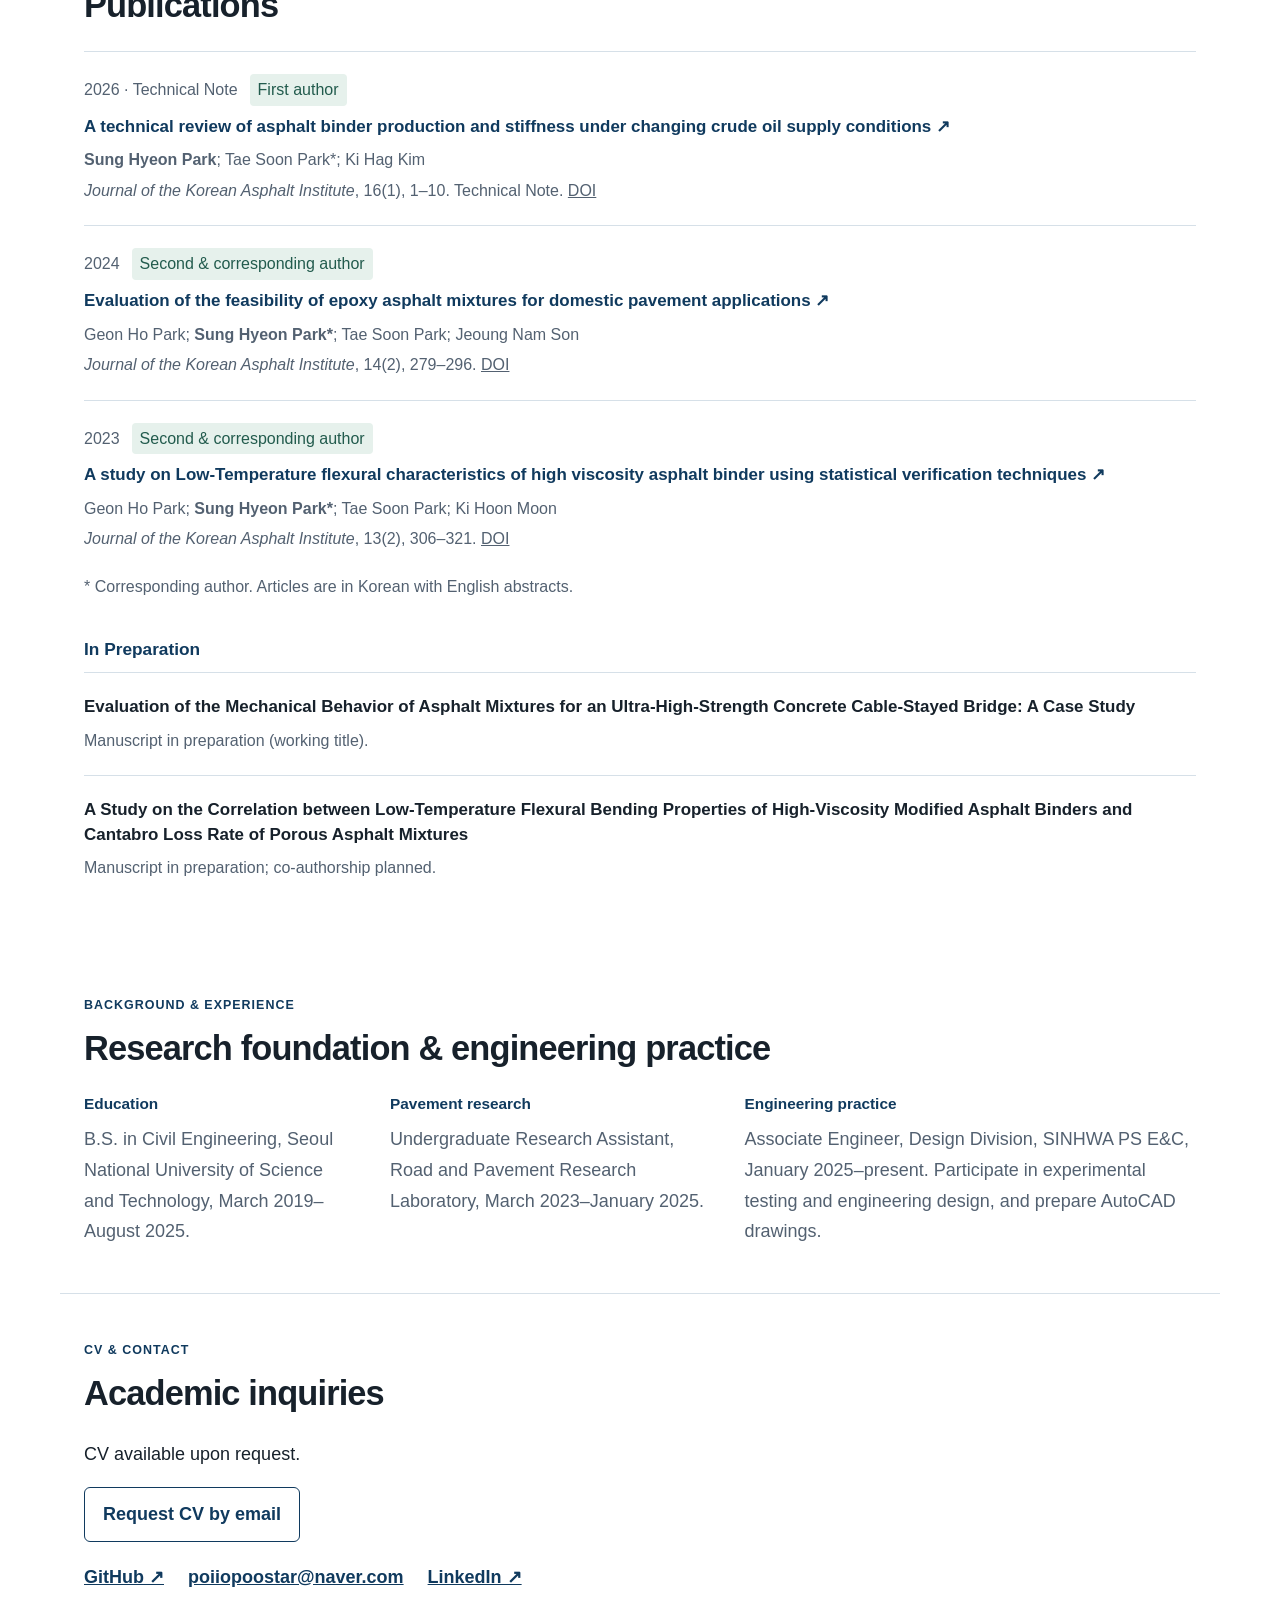
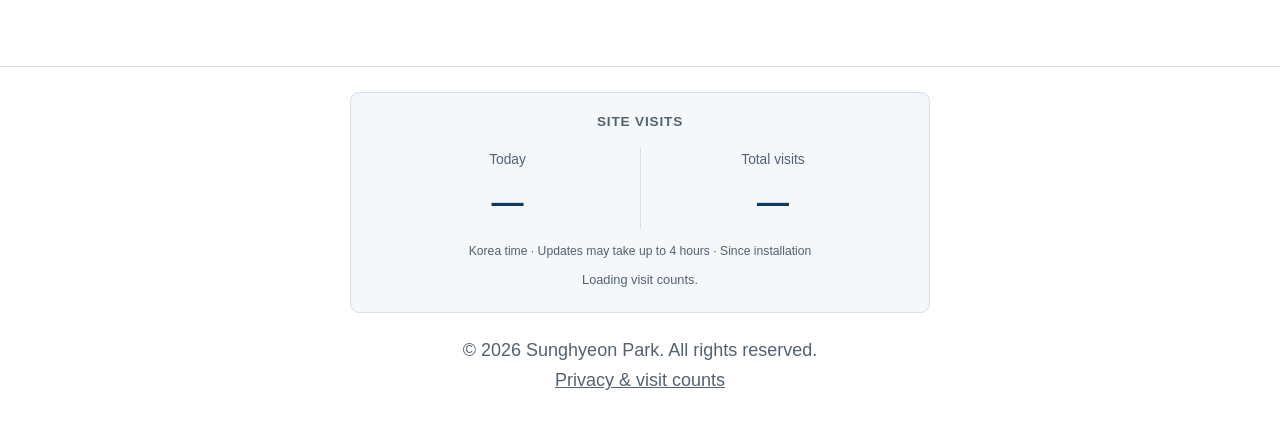
==== commit f6a6bc4f: "Make CV available upon request instead of public download" ====
--- a/index.html
+++ b/index.html
@@ -17,7 +17,7 @@
             Geon Ho Park; <strong>Sung Hyeon Park*</strong>; Tae Soon Park; Jeoung Nam Son
           </p><p class="publication-meta"><em>Journal of the Korean Asphalt Institute</em>, 14(2), 279–296. <a href="https://doi.org/10.22702/jkai.2024.14.2.26">DOI</a></p></article><article class="output-paper"><p class="output-label"><span>2023</span><span class="role-badge">Second &amp; corresponding author</span></p><h3><a href="https://doi.org/10.22702/jkai.2023.13.2.25"><cite>A study on Low-Temperature flexural characteristics of high viscosity asphalt binder using statistical verification techniques</cite> ↗</a></h3><p class="authors">
             Geon Ho Park; <strong>Sung Hyeon Park*</strong>; Tae Soon Park; Ki Hoon Moon
-          </p><p class="publication-meta"><em>Journal of the Korean Asphalt Institute</em>, 13(2), 306–321. <a href="https://doi.org/10.22702/jkai.2023.13.2.25">DOI</a></p></article></div><p class="publication-key">* Corresponding author. Articles are in Korean with English abstracts.</p><div class="manuscripts-in-preparation" aria-labelledby="preparation-heading"><h3 id="preparation-heading">In Preparation</h3><div class="papers"><article class="output-paper"><h4 lang="en"><cite>Evaluation of the Mechanical Behavior of Asphalt Mixtures for an Ultra-High-Strength Concrete Cable-Stayed Bridge: A Case Study</cite></h4><p class="publication-meta">Manuscript in preparation (working title).</p></article><article class="output-paper"><h4 lang="en"><cite>A Study on the Correlation between Low-Temperature Flexural Bending Properties of High-Viscosity Modified Asphalt Binders and Cantabro Loss Rate of Porous Asphalt Mixtures</cite></h4><p class="publication-meta">Manuscript in preparation; co-authorship planned.</p></article></div></div><template id="hidden-conference-presentations"><div class="conference-heading" id="presentations"><h3>Conference posters</h3><a href="ground-anchor-validation.html">Complementary research: anchor validation ↗</a></div><div class="conference-grid"><article class="conference-card"><a class="poster-link" href="assets/2026-kgs-spring-poster.pdf"><img alt="2026 Korean Geotechnical Society poster preview" height="792" loading="lazy" src="assets/2026-kgs-spring-poster-thumb.webp" width="560"/></a><div><p class="output-label">2026 · Poster presented</p><h4>Mock-up Tests on Load-Transfer Mechanism of High-Inclination Ground Anchors in TPS and TEA Systems under Varying Installation Angles</h4><p class="meta-line">Korean Geotechnical Society · Seoul · March 26–27, 2026</p><p class="conference-role">First author · Presented by Sung Hyeon Park</p><div class="document-links"><a href="assets/2026-kgs-spring-paper.pdf">Paper PDF</a><a href="assets/2026-kgs-spring-poster.pdf">Poster PDF</a></div></div></article><article class="conference-card"><a class="poster-link" href="assets/2025-kgs-fall-poster.pdf"><img alt="2025 Korean Geotechnical Society poster preview" height="809" loading="lazy" src="assets/2025-kgs-fall-poster-thumb.webp" width="560"/></a><div><p class="output-label">2025 · Poster presented</p><h4>A Study on the Load Transfer Mechanism of High-Inclination Ground Anchors Applied to TPS and TEA Methods through Experimental Investigation</h4><p class="meta-line">Korean Geotechnical Society · Incheon · September 19, 2025</p><p class="conference-role">First author · Presented by Sung Hyeon Park</p><div class="document-links"><a href="assets/2025-kgs-fall-paper.pdf">Paper PDF</a><a href="assets/2025-kgs-fall-poster.pdf">Poster PDF</a></div></div></article></div><details class="planned-output"><summary>Planned: KSCE 2026 Convention · Jeongseon · October 21–23, 2026</summary><p>Experimental study on the effect of high-angle ground anchor installation angle on friction loss in the TEA guide bracket. Proceedings inclusion and poster presentation planned; corresponding author.</p></details></template></section><section class="section" id="professional"><span class="anchor-alias" id="about"></span><div class="section-heading"><p class="eyebrow">Background &amp; experience</p><h2>Research foundation &amp; engineering practice</h2></div><div class="background-list"><article><h3>Education</h3><p>B.S. in Civil Engineering, Seoul National University of Science and Technology, March 2019–August 2025.</p></article><article><h3>Pavement research</h3><p>Undergraduate Research Assistant, Road and Pavement Research Laboratory, March 2023–January 2025.</p></article><article><h3>Engineering practice</h3><p>Associate Engineer, Design Division, SINHWA PS E&amp;C, January 2025–present. Participate in experimental testing and engineering design, and prepare AutoCAD drawings.</p></article></div></section><section class="section contact-section" id="cv-contact"><div class="section-heading"><p class="eyebrow">CV &amp; contact</p><h2>Academic inquiries</h2></div><p>Academic CV · Updated November 13, 2026</p><p><a class="button secondary" href="assets/sunghyeon-park-cv.pdf" download>Download CV (PDF)</a></p><div class="contact-links"><a href="https://github.com/SungHyeonPark-Engineering">GitHub ↗</a><a href="mailto:poiiopoostar@naver.com">poiiopoostar@naver.com</a><a href="https://www.linkedin.com/in/sunghyeon-park/">LinkedIn ↗</a></div></section></main><footer class="site-footer">
+          </p><p class="publication-meta"><em>Journal of the Korean Asphalt Institute</em>, 13(2), 306–321. <a href="https://doi.org/10.22702/jkai.2023.13.2.25">DOI</a></p></article></div><p class="publication-key">* Corresponding author. Articles are in Korean with English abstracts.</p><div class="manuscripts-in-preparation" aria-labelledby="preparation-heading"><h3 id="preparation-heading">In Preparation</h3><div class="papers"><article class="output-paper"><h4 lang="en"><cite>Evaluation of the Mechanical Behavior of Asphalt Mixtures for an Ultra-High-Strength Concrete Cable-Stayed Bridge: A Case Study</cite></h4><p class="publication-meta">Manuscript in preparation (working title).</p></article><article class="output-paper"><h4 lang="en"><cite>A Study on the Correlation between Low-Temperature Flexural Bending Properties of High-Viscosity Modified Asphalt Binders and Cantabro Loss Rate of Porous Asphalt Mixtures</cite></h4><p class="publication-meta">Manuscript in preparation; co-authorship planned.</p></article></div></div><template id="hidden-conference-presentations"><div class="conference-heading" id="presentations"><h3>Conference posters</h3><a href="ground-anchor-validation.html">Complementary research: anchor validation ↗</a></div><div class="conference-grid"><article class="conference-card"><a class="poster-link" href="assets/2026-kgs-spring-poster.pdf"><img alt="2026 Korean Geotechnical Society poster preview" height="792" loading="lazy" src="assets/2026-kgs-spring-poster-thumb.webp" width="560"/></a><div><p class="output-label">2026 · Poster presented</p><h4>Mock-up Tests on Load-Transfer Mechanism of High-Inclination Ground Anchors in TPS and TEA Systems under Varying Installation Angles</h4><p class="meta-line">Korean Geotechnical Society · Seoul · March 26–27, 2026</p><p class="conference-role">First author · Presented by Sung Hyeon Park</p><div class="document-links"><a href="assets/2026-kgs-spring-paper.pdf">Paper PDF</a><a href="assets/2026-kgs-spring-poster.pdf">Poster PDF</a></div></div></article><article class="conference-card"><a class="poster-link" href="assets/2025-kgs-fall-poster.pdf"><img alt="2025 Korean Geotechnical Society poster preview" height="809" loading="lazy" src="assets/2025-kgs-fall-poster-thumb.webp" width="560"/></a><div><p class="output-label">2025 · Poster presented</p><h4>A Study on the Load Transfer Mechanism of High-Inclination Ground Anchors Applied to TPS and TEA Methods through Experimental Investigation</h4><p class="meta-line">Korean Geotechnical Society · Incheon · September 19, 2025</p><p class="conference-role">First author · Presented by Sung Hyeon Park</p><div class="document-links"><a href="assets/2025-kgs-fall-paper.pdf">Paper PDF</a><a href="assets/2025-kgs-fall-poster.pdf">Poster PDF</a></div></div></article></div><details class="planned-output"><summary>Planned: KSCE 2026 Convention · Jeongseon · October 21–23, 2026</summary><p>Experimental study on the effect of high-angle ground anchor installation angle on friction loss in the TEA guide bracket. Proceedings inclusion and poster presentation planned; corresponding author.</p></details></template></section><section class="section" id="professional"><span class="anchor-alias" id="about"></span><div class="section-heading"><p class="eyebrow">Background &amp; experience</p><h2>Research foundation &amp; engineering practice</h2></div><div class="background-list"><article><h3>Education</h3><p>B.S. in Civil Engineering, Seoul National University of Science and Technology, March 2019–August 2025.</p></article><article><h3>Pavement research</h3><p>Undergraduate Research Assistant, Road and Pavement Research Laboratory, March 2023–January 2025.</p></article><article><h3>Engineering practice</h3><p>Associate Engineer, Design Division, SINHWA PS E&amp;C, January 2025–present. Participate in experimental testing and engineering design, and prepare AutoCAD drawings.</p></article></div></section><section class="section contact-section" id="cv-contact"><div class="section-heading"><p class="eyebrow">CV &amp; contact</p><h2>Academic inquiries</h2></div><p>CV available upon request.</p><p><a class="button secondary" href="mailto:poiiopoostar@naver.com?subject=CV%20Request">Request CV by email</a></p><div class="contact-links"><a href="https://github.com/SungHyeonPark-Engineering">GitHub ↗</a><a href="mailto:poiiopoostar@naver.com">poiiopoostar@naver.com</a><a href="https://www.linkedin.com/in/sunghyeon-park/">LinkedIn ↗</a></div></section></main><footer class="site-footer">
 <section aria-labelledby="visits-heading" class="visitor-stats">
 <h2 id="visits-heading">Site visits</h2>
 <dl><div><dt>Today</dt><dd id="visits-today">—</dd></div><div><dt>Total visits</dt><dd id="visits-total">—</dd></div></dl>
